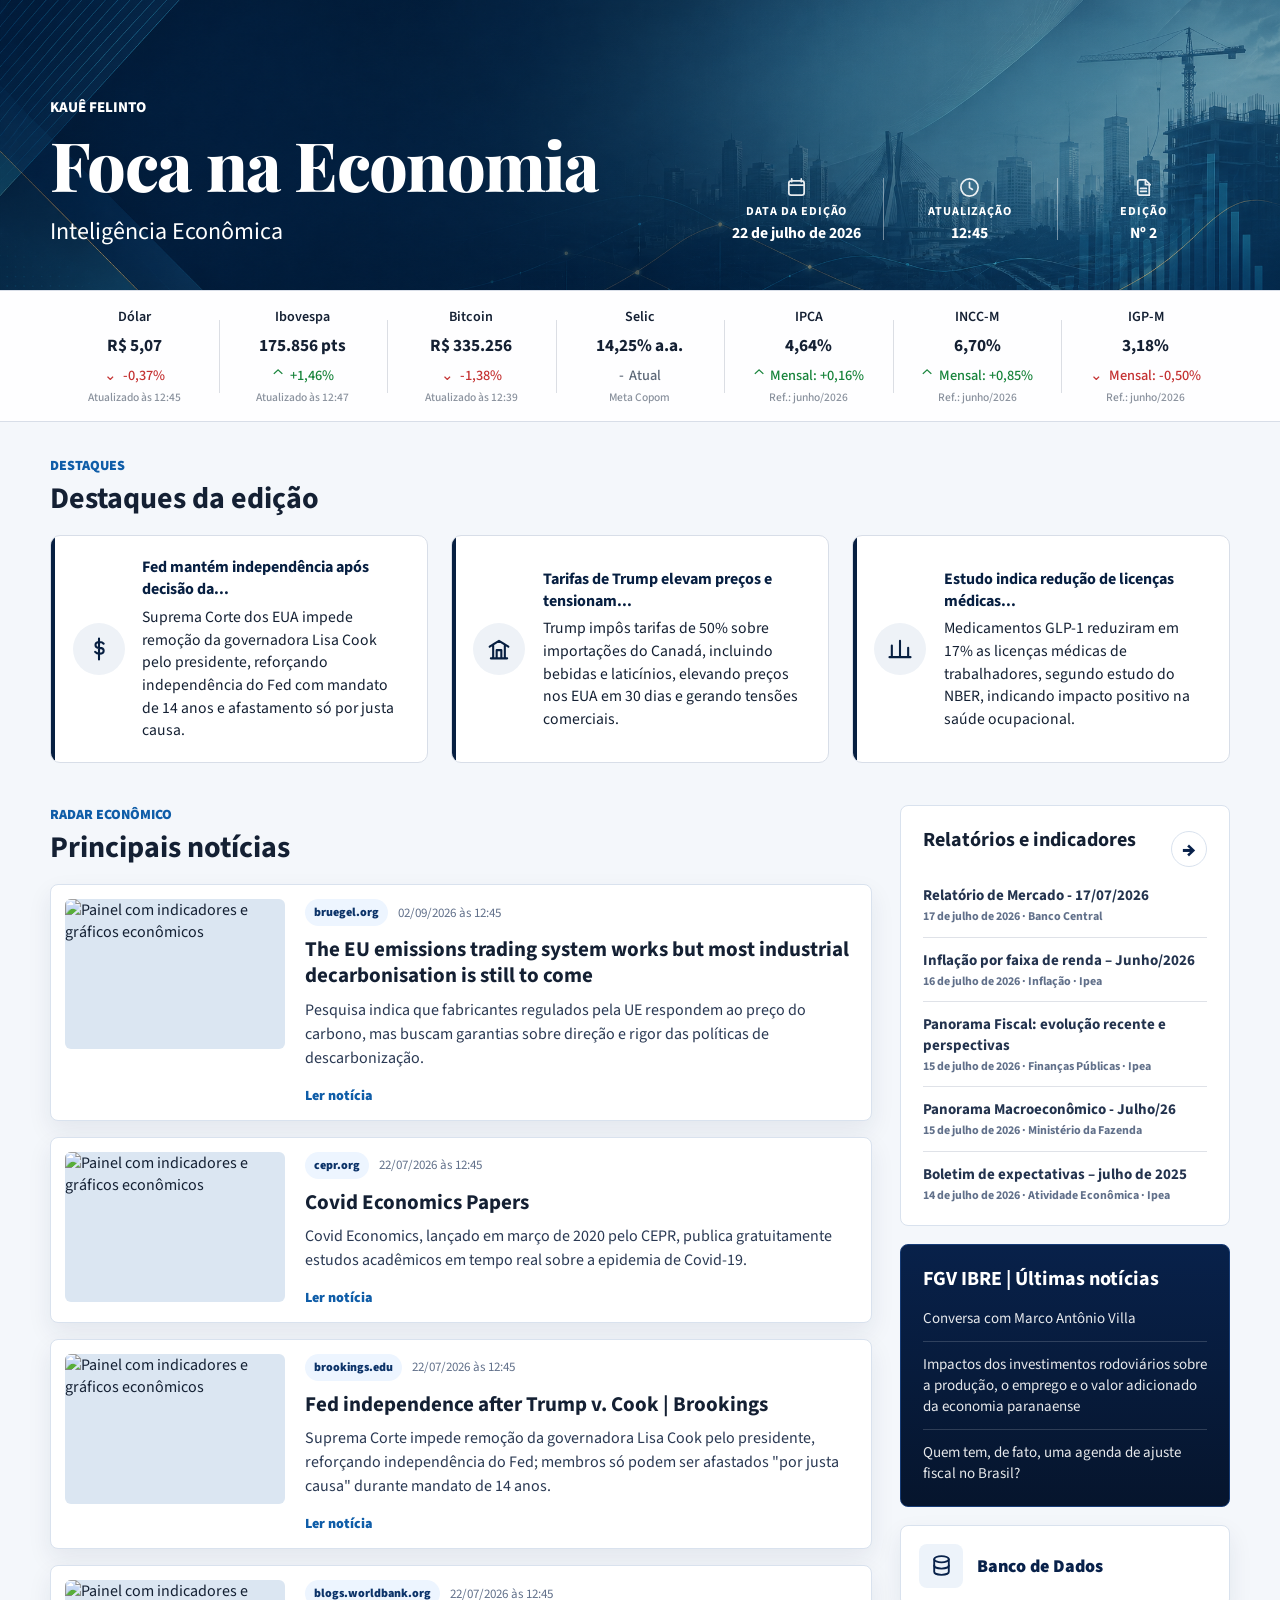
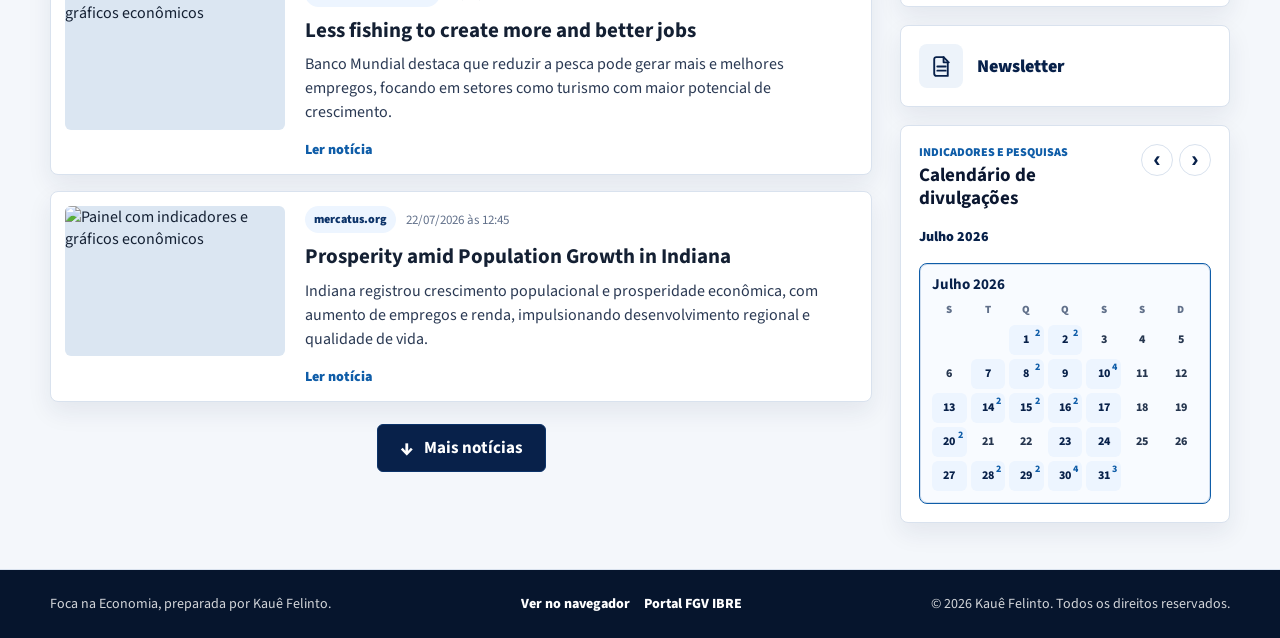
==== docs/index.html @ b778f369 "Atualiza newsletter" ====
<!doctype html>
<html lang="pt-BR">
<head>
    <meta charset="utf-8">
    <meta name="viewport" content="width=device-width, initial-scale=1">
    <title>Foca na Economia | Edição 2</title>
    <link rel="stylesheet" href="static/css/newsletter_web.css">
</head>
<body>
    <header class="hero">
        <div class="hero__inner">
            <div class="hero__copy">
                <p class="hero__eyebrow">Kauê Felinto</p>
                <h1>Foca na Economia</h1>
                <p class="hero__subtitle">Inteligência Econômica</p>
            </div>

            <dl class="edition-card" aria-label="Dados da edição">
                <div class="edition-card__item">
                    <span class="edition-card__icon" aria-hidden="true">
                        <svg viewBox="0 0 24 24" focusable="false"><path d="M7 3v3M17 3v3M4.5 9.5h15M6.5 5h11A2.5 2.5 0 0 1 20 7.5v10A2.5 2.5 0 0 1 17.5 20h-11A2.5 2.5 0 0 1 4 17.5v-10A2.5 2.5 0 0 1 6.5 5Z"/></svg>
                    </span>
                    <dt>Data da edição</dt>
                    <dd>22 de julho de 2026</dd>
                </div>
                <div class="edition-card__item">
                    <span class="edition-card__icon" aria-hidden="true">
                        <svg viewBox="0 0 24 24" focusable="false"><path d="M12 7v5l3 2M21 12a9 9 0 1 1-18 0 9 9 0 0 1 18 0Z"/></svg>
                    </span>
                    <dt>Atualização</dt>
                    <dd>12:45</dd>
                </div>
                <div class="edition-card__item">
                    <span class="edition-card__icon" aria-hidden="true">
                        <svg viewBox="0 0 24 24" focusable="false"><path d="M8 4h6l4 4v12H8A2 2 0 0 1 6 18V6A2 2 0 0 1 8 4Z"/><path d="M14 4v5h5M9 13h6M9 16h6"/></svg>
                    </span>
                    <dt>Edição</dt>
                    <dd>Nº 2</dd>
                </div>
            </dl>
        </div>
    </header>

    <main>
        <section class="indicator-strip" aria-labelledby="indicadores-title">
            <div class="page-shell">
                <h2 id="indicadores-title" class="sr-only">Indicadores econômicos</h2>
                <div class="indicator-track">
                    
                    <article class="indicator indicator--queda">
                        <h3>Dólar</h3>
                        <p class="indicator__value">R$ 5,07</p>
                        <p class="indicator__change">-0,37%</p>
                        
                        <p class="indicator__date">Atualizado às 12:45</p>
                        
                    </article>
                    
                    <article class="indicator indicator--alta">
                        <h3>Ibovespa</h3>
                        <p class="indicator__value">175.856 pts</p>
                        <p class="indicator__change">+1,46%</p>
                        
                        <p class="indicator__date">Atualizado às 12:47</p>
                        
                    </article>
                    
                    <article class="indicator indicator--queda">
                        <h3>Bitcoin</h3>
                        <p class="indicator__value">R$ 335.256</p>
                        <p class="indicator__change">-1,38%</p>
                        
                        <p class="indicator__date">Atualizado às 12:39</p>
                        
                    </article>
                    
                    <article class="indicator indicator--neutra">
                        <h3>Selic</h3>
                        <p class="indicator__value">14,25% a.a.</p>
                        <p class="indicator__change">Atual</p>
                        
                        <p class="indicator__date">Meta Copom</p>
                        
                    </article>
                    
                    <article class="indicator indicator--alta">
                        <h3>IPCA</h3>
                        <p class="indicator__value">4,64%</p>
                        <p class="indicator__change">Mensal: +0,16%</p>
                        
                        <p class="indicator__date">Ref.: junho/2026</p>
                        
                    </article>
                    
                    <article class="indicator indicator--alta">
                        <h3>INCC-M</h3>
                        <p class="indicator__value">6,70%</p>
                        <p class="indicator__change">Mensal: +0,85%</p>
                        
                        <p class="indicator__date">Ref.: junho/2026</p>
                        
                    </article>
                    
                    <article class="indicator indicator--queda">
                        <h3>IGP-M</h3>
                        <p class="indicator__value">3,18%</p>
                        <p class="indicator__change">Mensal: -0,50%</p>
                        
                        <p class="indicator__date">Ref.: junho/2026</p>
                        
                    </article>
                    
                </div>
            </div>
        </section>

        <section class="highlights page-shell" aria-labelledby="destaques-title">
            <div class="section-heading">
                <p>Destaques</p>
                <h2 id="destaques-title">Destaques da edição</h2>
            </div>

            <div class="highlight-grid">
                
                <article class="highlight-card highlight-card--1">
                    <div class="highlight-card__icon" aria-hidden="true">
                        
                        <svg viewBox="0 0 24 24" focusable="false"><path d="M12 3v18M16 7.5c-.7-.9-2-1.5-3.5-1.5-2 0-3.5 1-3.5 2.5S10.5 11 12.5 11s3.5 1 3.5 2.5S14.5 16 12.5 16c-1.6 0-3-.6-3.8-1.6"/></svg>
                        
                    </div>
                    <div class="highlight-card__content">
                        <span>Fed mantém independência após decisão da...</span>
                        <p>Suprema Corte dos EUA impede remoção da governadora Lisa Cook pelo presidente, reforçando independência do Fed com mandato de 14 anos e afastamento só por justa causa.</p>
                    </div>
                </article>
                
                <article class="highlight-card highlight-card--2">
                    <div class="highlight-card__icon" aria-hidden="true">
                        
                        <svg viewBox="0 0 24 24" focusable="false"><path d="M5 20h14M7 20V8l5-3 5 3v12M4 10l8-5 8 5M10 20v-7h4v7"/></svg>
                        
                    </div>
                    <div class="highlight-card__content">
                        <span>Tarifas de Trump elevam preços e tensionam...</span>
                        <p>Trump impôs tarifas de 50% sobre importações do Canadá, incluindo bebidas e laticínios, elevando preços nos EUA em 30 dias e gerando tensões comerciais.</p>
                    </div>
                </article>
                
                <article class="highlight-card highlight-card--3">
                    <div class="highlight-card__icon" aria-hidden="true">
                        
                        <svg viewBox="0 0 24 24" focusable="false"><path d="M5 19V9M12 19V5M19 19v-8M3 19h18"/></svg>
                        
                    </div>
                    <div class="highlight-card__content">
                        <span>Estudo indica redução de licenças médicas...</span>
                        <p>Medicamentos GLP-1 reduziram em 17% as licenças médicas de trabalhadores, segundo estudo do NBER, indicando impacto positivo na saúde ocupacional.</p>
                    </div>
                </article>
                
            </div>
        </section>

        <div class="content-layout page-shell">
            <section class="news-section" aria-labelledby="noticias-title">
                <div class="section-heading">
                    <p>Radar econômico</p>
                    <h2 id="noticias-title">Principais notícias</h2>
                </div>

                <div class="news-list">
                    
                    <article class="news-item">
                        <a class="news-item__image-link" href="https://www.bruegel.org/analysis/eu-emissions-trading-system-works-most-industrial-decarbonisation-still-come" target="_blank" rel="noopener noreferrer" aria-label="Abrir notícia: The EU emissions trading system works but most industrial decarbonisation is still to come">
                            <img
    src="https://www.bruegel.org/sites/default/files/styles/og_image/public/2026-07/Debora%20090726.jpg?itok=7O4xst7I"
    alt="Imagem da notícia em bruegel.org"
    onerror="this.onerror=null;this.src='https://images.unsplash.com/photo-1551288049-bebda4e38f71?auto=format&amp;fit=crop&amp;w=720&amp;q=80';this.alt='Painel com indicadores e gráficos econômicos';">
                        </a>

                        <div class="news-item__body">
                            <div class="news-item__meta">
                                <span class="topic-badge">bruegel.org</span>
                                <time datetime="2026-09-02T12:45">02/09/2026 às 12:45</time>
                            </div>
                            <h3>
                                <a href="https://www.bruegel.org/analysis/eu-emissions-trading-system-works-most-industrial-decarbonisation-still-come" target="_blank" rel="noopener noreferrer">The EU emissions trading system works but most industrial decarbonisation is still to come</a>
                            </h3>
                            <p>Pesquisa indica que fabricantes regulados pela UE respondem ao preço do carbono, mas buscam garantias sobre direção e rigor das políticas de descarbonização.</p>
                            <a class="text-link" href="https://www.bruegel.org/analysis/eu-emissions-trading-system-works-most-industrial-decarbonisation-still-come" target="_blank" rel="noopener noreferrer">Ler notícia</a>
                        </div>
                    </article>
                    
                    <article class="news-item">
                        <a class="news-item__image-link" href="https://cepr.org/publications/covid-economics-papers" target="_blank" rel="noopener noreferrer" aria-label="Abrir notícia: Covid Economics Papers">
                            <img
    src="https://cepr.org/themes/cepr/assets/img/default-social-share.png"
    alt="Imagem da notícia em cepr.org"
    onerror="this.onerror=null;this.src='https://images.unsplash.com/photo-1551288049-bebda4e38f71?auto=format&amp;fit=crop&amp;w=720&amp;q=80';this.alt='Painel com indicadores e gráficos econômicos';">
                        </a>

                        <div class="news-item__body">
                            <div class="news-item__meta">
                                <span class="topic-badge">cepr.org</span>
                                <time datetime="2026-07-22T12:45">22/07/2026 às 12:45</time>
                            </div>
                            <h3>
                                <a href="https://cepr.org/publications/covid-economics-papers" target="_blank" rel="noopener noreferrer">Covid Economics Papers</a>
                            </h3>
                            <p>Covid Economics, lançado em março de 2020 pelo CEPR, publica gratuitamente estudos acadêmicos em tempo real sobre a epidemia de Covid-19.</p>
                            <a class="text-link" href="https://cepr.org/publications/covid-economics-papers" target="_blank" rel="noopener noreferrer">Ler notícia</a>
                        </div>
                    </article>
                    
                    <article class="news-item">
                        <a class="news-item__image-link" href="https://www.brookings.edu/articles/fed-independence-after-trump-v-cook/" target="_blank" rel="noopener noreferrer" aria-label="Abrir notícia: Fed independence after Trump v. Cook | Brookings">
                            <img
    src="https://www.brookings.edu/wp-content/uploads/2026/07/shutterstock_2289987951.jpg?quality=50&amp;w=500"
    alt="Imagem da notícia em brookings.edu"
    onerror="this.onerror=null;this.src='https://images.unsplash.com/photo-1551288049-bebda4e38f71?auto=format&amp;fit=crop&amp;w=720&amp;q=80';this.alt='Painel com indicadores e gráficos econômicos';">
                        </a>

                        <div class="news-item__body">
                            <div class="news-item__meta">
                                <span class="topic-badge">brookings.edu</span>
                                <time datetime="2026-07-22T12:45">22/07/2026 às 12:45</time>
                            </div>
                            <h3>
                                <a href="https://www.brookings.edu/articles/fed-independence-after-trump-v-cook/" target="_blank" rel="noopener noreferrer">Fed independence after Trump v. Cook | Brookings</a>
                            </h3>
                            <p>Suprema Corte impede remoção da governadora Lisa Cook pelo presidente, reforçando independência do Fed; membros só podem ser afastados &#34;por justa causa&#34; durante mandato de 14 anos.</p>
                            <a class="text-link" href="https://www.brookings.edu/articles/fed-independence-after-trump-v-cook/" target="_blank" rel="noopener noreferrer">Ler notícia</a>
                        </div>
                    </article>
                    
                    <article class="news-item">
                        <a class="news-item__image-link" href="https://blogs.worldbank.org/en/impactevaluations/less-fishing-to-create-more-and-better-jobs" target="_blank" rel="noopener noreferrer" aria-label="Abrir notícia: Less fishing to create more and better jobs">
                            <img
    src="https://s7d1.scene7.com/is/image/wbcollab/img_8979_small_twitter-913?qlt=90&amp;hei=630&amp;wid=1200&amp;fit=hfit"
    alt="Imagem da notícia em blogs.worldbank.org"
    onerror="this.onerror=null;this.src='https://images.unsplash.com/photo-1551288049-bebda4e38f71?auto=format&amp;fit=crop&amp;w=720&amp;q=80';this.alt='Painel com indicadores e gráficos econômicos';">
                        </a>

                        <div class="news-item__body">
                            <div class="news-item__meta">
                                <span class="topic-badge">blogs.worldbank.org</span>
                                <time datetime="2026-07-22T12:45">22/07/2026 às 12:45</time>
                            </div>
                            <h3>
                                <a href="https://blogs.worldbank.org/en/impactevaluations/less-fishing-to-create-more-and-better-jobs" target="_blank" rel="noopener noreferrer">Less fishing to create more and better jobs</a>
                            </h3>
                            <p>Banco Mundial destaca que reduzir a pesca pode gerar mais e melhores empregos, focando em setores como turismo com maior potencial de crescimento.</p>
                            <a class="text-link" href="https://blogs.worldbank.org/en/impactevaluations/less-fishing-to-create-more-and-better-jobs" target="_blank" rel="noopener noreferrer">Ler notícia</a>
                        </div>
                    </article>
                    
                    <article class="news-item">
                        <a class="news-item__image-link" href="https://www.mercatus.org/research/policy-spotlights/prosperity-amid-population-growth-indiana" target="_blank" rel="noopener noreferrer" aria-label="Abrir notícia: Prosperity amid Population Growth in Indiana">
                            <img
    src="https://images.unsplash.com/photo-1551288049-bebda4e38f71?auto=format&amp;fit=crop&amp;w=720&amp;q=80"
    alt="Painel com indicadores e gráficos econômicos"
    onerror="this.onerror=null;this.src='https://images.unsplash.com/photo-1551288049-bebda4e38f71?auto=format&amp;fit=crop&amp;w=720&amp;q=80';this.alt='Painel com indicadores e gráficos econômicos';">
                        </a>

                        <div class="news-item__body">
                            <div class="news-item__meta">
                                <span class="topic-badge">mercatus.org</span>
                                <time datetime="2026-07-22T12:45">22/07/2026 às 12:45</time>
                            </div>
                            <h3>
                                <a href="https://www.mercatus.org/research/policy-spotlights/prosperity-amid-population-growth-indiana" target="_blank" rel="noopener noreferrer">Prosperity amid Population Growth in Indiana</a>
                            </h3>
                            <p>Indiana registrou crescimento populacional e prosperidade econômica, com aumento de empregos e renda, impulsionando desenvolvimento regional e qualidade de vida.</p>
                            <a class="text-link" href="https://www.mercatus.org/research/policy-spotlights/prosperity-amid-population-growth-indiana" target="_blank" rel="noopener noreferrer">Ler notícia</a>
                        </div>
                    </article>
                    
                </div>

                
                <div class="more-news-cta">
                    <a class="more-news-button" href="mais_noticias.html">
                        <span aria-hidden="true">↓</span>
                        <strong>Mais notícias</strong>
                    </a>
                </div>
                
            </section>

            <aside class="side-column" aria-label="Relatórios e matérias complementares">
                <section class="side-block" aria-labelledby="relatorios-title">
                    <div class="side-block__header">
                        <h2 id="relatorios-title">Relatórios e indicadores</h2>
                        <a class="side-block__arrow" href="relatorios.html" aria-label="Abrir página de relatórios e indicadores">
                            <span aria-hidden="true">→</span>
                        </a>
                    </div>
                    <ul>
                        
                        <li>
                            <a class="side-report-link" href="relatorios.html" title="17 de julho de 2026 · Banco Central">
                                
                                <span>Relatório de Mercado - 17/07/2026</span>
                                
                                <small>
                                    17 de julho de 2026 · Banco Central
                                </small>
                            </a>
                        </li>
                        
                        <li>
                            <a class="side-report-link" href="relatorios.html" title="16 de julho de 2026 · Inflação · Ipea">
                                
                                <span>Inflação por faixa de renda – Junho/2026</span>
                                
                                <small>
                                    16 de julho de 2026 · Inflação · Ipea
                                </small>
                            </a>
                        </li>
                        
                        <li>
                            <a class="side-report-link" href="relatorios.html" title="15 de julho de 2026 · Finanças Públicas · Ipea">
                                
                                <span>Panorama Fiscal: evolução recente e perspectivas</span>
                                
                                <small>
                                    15 de julho de 2026 · Finanças Públicas · Ipea
                                </small>
                            </a>
                        </li>
                        
                        <li>
                            <a class="side-report-link" href="relatorios.html" title="15 de julho de 2026 · Ministério da Fazenda">
                                
                                <span>Panorama Macroeconômico - Julho/26</span>
                                
                                <small>
                                    15 de julho de 2026 · Ministério da Fazenda
                                </small>
                            </a>
                        </li>
                        
                        <li>
                            <a class="side-report-link" href="relatorios.html" title="14 de julho de 2026 · Atividade Econômica · Ipea">
                                
                                <span>Boletim de expectativas – julho de 2025</span>
                                
                                <small>
                                    14 de julho de 2026 · Atividade Econômica · Ipea
                                </small>
                            </a>
                        </li>
                        
                    </ul>
                </section>

                <section class="side-block side-block--blue" aria-labelledby="fgv-title">
                    <h2 id="fgv-title">FGV IBRE | Últimas notícias</h2>
                    <ul>
                        
                        <li>
                            <a href="https://blogdoibre.fgv.br/posts/conversa-com-marco-antonio-villa" target="_blank" rel="noopener noreferrer">Conversa com Marco Antônio Villa</a>
                        </li>
                        
                        <li>
                            <a href="https://blogdoibre.fgv.br/posts/impactos-dos-investimentos-rodoviarios-sobre-producao-o-emprego-e-o-valor-adicionado-da" target="_blank" rel="noopener noreferrer">Impactos dos investimentos rodoviários sobre a produção, o emprego e o valor adicionado da economia paranaense</a>
                        </li>
                        
                        <li>
                            <a href="https://blogdoibre.fgv.br/posts/quem-tem-de-fato-uma-agenda-de-ajuste-fiscal-no-brasil" target="_blank" rel="noopener noreferrer">Quem tem, de fato, uma agenda de ajuste fiscal no Brasil?</a>
                        </li>
                        
                    </ul>
                </section>

                <a class="database-card" href="banco_de_dados.html" aria-label="Abrir Banco de Dados">
                    <span class="database-card__icon" aria-hidden="true">
                        <svg viewBox="0 0 24 24" focusable="false">
                            <ellipse cx="12" cy="5" rx="7" ry="3"/>
                            <path d="M5 5v6c0 1.7 3.1 3 7 3s7-1.3 7-3V5"/>
                            <path d="M5 11v6c0 1.7 3.1 3 7 3s7-1.3 7-3v-6"/>
                        </svg>
                    </span>
                    <span>Banco de Dados</span>
                </a>
                <a class="database-card" href="newsletter.html" target="_blank" rel="noopener noreferrer" aria-label="Abrir Newsletter em uma nova aba">
                    <span class="database-card__icon" aria-hidden="true">
                        <svg viewBox="0 0 24 24" focusable="false">
                            <path d="M7 3h7l4 4v14H7A2 2 0 0 1 5 19V5a2 2 0 0 1 2-2Z"/>
                            <path d="M14 3v5h5M8 12h8M8 16h8"/>
                        </svg>
                    </span>
                    <span>Newsletter</span>
                </a>

                <section class="release-calendar" aria-labelledby="release-calendar-title">
                    <div class="release-calendar__header">
                        <div>
                            <p>Indicadores e pesquisas</p>
                            <h2 id="release-calendar-title">Calendário de divulgações</h2>
                        </div>
                        <div class="release-calendar__controls" aria-label="Navegação do calendário">
                            <button class="release-calendar__button" type="button" data-calendar-prev aria-label="Mês anterior">‹</button>
                            <button class="release-calendar__button" type="button" data-calendar-next aria-label="Próximo mês">›</button>
                        </div>
                    </div>

                    <div class="release-calendar__status" aria-live="polite">
                        <span data-calendar-status></span>
                    </div>

                    <div class="release-calendar__months" data-calendar data-active-month="1">
                        
                        <article class="release-month" data-calendar-month data-month-index="0" data-month-name="Junho 2026" hidden>
                            <h3>Junho 2026</h3>
                            <div class="release-month__weekdays" aria-hidden="true">
                                
                                <span>S</span>
                                
                                <span>T</span>
                                
                                <span>Q</span>
                                
                                <span>Q</span>
                                
                                <span>S</span>
                                
                                <span>S</span>
                                
                                <span>D</span>
                                
                            </div>
                            <div class="release-month__grid">
                                
                                    
                                    
                                    <span class="release-day release-day--event" title="FGV: IPC-S – 4ª quadrissemana - referência mai/26
FGV: Índice de Confiança Empresarial (ICE) - referência mai/26" aria-label="2026-06-01: FGV: IPC-S – 4ª quadrissemana - referência mai/26
FGV: Índice de Confiança Empresarial (ICE) - referência mai/26">
                                        <span>1</span>
                                        
                                        <em aria-hidden="true">2</em>
                                        
                                    </span>
                                    
                                    
                                    
                                    <span class="release-day release-day--event" title="FGV: IPC-S Capitais – 4ª quadrissemana - referência mai/26" aria-label="2026-06-02: FGV: IPC-S Capitais – 4ª quadrissemana - referência mai/26">
                                        <span>2</span>
                                        
                                    </span>
                                    
                                    
                                    
                                    <span class="release-day">
                                        <span>3</span>
                                    </span>
                                    
                                    
                                    
                                    <span class="release-day">
                                        <span>4</span>
                                    </span>
                                    
                                    
                                    
                                    <span class="release-day">
                                        <span>5</span>
                                    </span>
                                    
                                    
                                    
                                    <span class="release-day">
                                        <span>6</span>
                                    </span>
                                    
                                    
                                    
                                    <span class="release-day">
                                        <span>7</span>
                                    </span>
                                    
                                    
                                
                                    
                                    
                                    <span class="release-day release-day--event" title="FGV: IPC-S 1ª quadrissemana - referência jun/26
FGV: Síntese das Sondagens - referência mai/26" aria-label="2026-06-08: FGV: IPC-S 1ª quadrissemana - referência jun/26
FGV: Síntese das Sondagens - referência mai/26">
                                        <span>8</span>
                                        
                                        <em aria-hidden="true">2</em>
                                        
                                    </span>
                                    
                                    
                                    
                                    <span class="release-day release-day--event" title="FGV: IGP-DI - referência mai/26
FGV: IPC-S Capitais – 1ª quadrissemana - referência jun/26" aria-label="2026-06-09: FGV: IGP-DI - referência mai/26
FGV: IPC-S Capitais – 1ª quadrissemana - referência jun/26">
                                        <span>9</span>
                                        
                                        <em aria-hidden="true">2</em>
                                        
                                    </span>
                                    
                                    
                                    
                                    <span class="release-day release-day--event" title="FGV: Barômetros Econômicos Globais - referência jun/26
FGV: Índice de Variação de Aluguéis Residenciais (IVAR) - referência mai/26" aria-label="2026-06-10: FGV: Barômetros Econômicos Globais - referência jun/26
FGV: Índice de Variação de Aluguéis Residenciais (IVAR) - referência mai/26">
                                        <span>10</span>
                                        
                                        <em aria-hidden="true">2</em>
                                        
                                    </span>
                                    
                                    
                                    
                                    <span class="release-day release-day--event" title="FGV: Sondagem Econômica do 1º tri de 2026 (Sondagem da América Latina) - referência jun/26" aria-label="2026-06-11: FGV: Sondagem Econômica do 1º tri de 2026 (Sondagem da América Latina) - referência jun/26">
                                        <span>11</span>
                                        
                                    </span>
                                    
                                    
                                    
                                    <span class="release-day">
                                        <span>12</span>
                                    </span>
                                    
                                    
                                    
                                    <span class="release-day">
                                        <span>13</span>
                                    </span>
                                    
                                    
                                    
                                    <span class="release-day">
                                        <span>14</span>
                                    </span>
                                    
                                    
                                
                                    
                                    
                                    <span class="release-day release-day--event" title="FGV: Sondagem do Mercado de Trabalho - referência jun/26" aria-label="2026-06-15: FGV: Sondagem do Mercado de Trabalho - referência jun/26">
                                        <span>15</span>
                                        
                                    </span>
                                    
                                    
                                    
                                    <span class="release-day release-day--event" title="FGV: ICOMEX - referência mai/26
FGV: IPC-S – 2ª quadrissemana - referência jun/26" aria-label="2026-06-16: FGV: ICOMEX - referência mai/26
FGV: IPC-S – 2ª quadrissemana - referência jun/26">
                                        <span>16</span>
                                        
                                        <em aria-hidden="true">2</em>
                                        
                                    </span>
                                    
                                    
                                    
                                    <span class="release-day release-day--event" title="FGV: IGP-10 - referência jun/26
FGV: IPC-S Capitais – 2ª quadrissemana - referência jun/26" aria-label="2026-06-17: FGV: IGP-10 - referência jun/26
FGV: IPC-S Capitais – 2ª quadrissemana - referência jun/26">
                                        <span>17</span>
                                        
                                        <em aria-hidden="true">2</em>
                                        
                                    </span>
                                    
                                    
                                    
                                    <span class="release-day release-day--event" title="FGV: Monitor do PIB - referência abr/26" aria-label="2026-06-18: FGV: Monitor do PIB - referência abr/26">
                                        <span>18</span>
                                        
                                    </span>
                                    
                                    
                                    
                                    <span class="release-day">
                                        <span>19</span>
                                    </span>
                                    
                                    
                                    
                                    <span class="release-day">
                                        <span>20</span>
                                    </span>
                                    
                                    
                                    
                                    <span class="release-day">
                                        <span>21</span>
                                    </span>
                                    
                                    
                                
                                    
                                    
                                    <span class="release-day">
                                        <span>22</span>
                                    </span>
                                    
                                    
                                    
                                    <span class="release-day release-day--event" title="FGV: IPC-S – 3ª quadrissemana - referência jun/26" aria-label="2026-06-23: FGV: IPC-S – 3ª quadrissemana - referência jun/26">
                                        <span>23</span>
                                        
                                    </span>
                                    
                                    
                                    
                                    <span class="release-day release-day--event" title="FGV: IPC-S Capitais – 3ª quadrissemana - referência jun/26
FGV: Sondagem do Consumidor - referência jun/26" aria-label="2026-06-24: FGV: IPC-S Capitais – 3ª quadrissemana - referência jun/26
FGV: Sondagem do Consumidor - referência jun/26">
                                        <span>24</span>
                                        
                                        <em aria-hidden="true">2</em>
                                        
                                    </span>
                                    
                                    
                                    
                                    <span class="release-day release-day--event" title="FGV: INCC-M - referência jun/26" aria-label="2026-06-25: FGV: INCC-M - referência jun/26">
                                        <span>25</span>
                                        
                                    </span>
                                    
                                    
                                    
                                    <span class="release-day release-day--event" title="FGV: Sondagem da Construção - referência jun/26
FGV: Sondagem da Indústria - referência jun/26" aria-label="2026-06-26: FGV: Sondagem da Construção - referência jun/26
FGV: Sondagem da Indústria - referência jun/26">
                                        <span>26</span>
                                        
                                        <em aria-hidden="true">2</em>
                                        
                                    </span>
                                    
                                    
                                    
                                    <span class="release-day">
                                        <span>27</span>
                                    </span>
                                    
                                    
                                    
                                    <span class="release-day">
                                        <span>28</span>
                                    </span>
                                    
                                    
                                
                                    
                                    
                                    <span class="release-day release-day--event" title="FGV: IGP-M - referência jun/26
FGV: Sondagem do Comércio - referência jun/26" aria-label="2026-06-29: FGV: IGP-M - referência jun/26
FGV: Sondagem do Comércio - referência jun/26">
                                        <span>29</span>
                                        
                                        <em aria-hidden="true">2</em>
                                        
                                    </span>
                                    
                                    
                                    
                                    <span class="release-day release-day--event" title="Novo Caged - competência maio de 2026
FGV: Indicador de Incerteza da Economia Brasil (IIE-Br) - referência jun/26
FGV: Sondagem de Serviços - referência jun/26" aria-label="2026-06-30: Novo Caged - competência maio de 2026
FGV: Indicador de Incerteza da Economia Brasil (IIE-Br) - referência jun/26
FGV: Sondagem de Serviços - referência jun/26">
                                        <span>30</span>
                                        
                                        <em aria-hidden="true">3</em>
                                        
                                    </span>
                                    
                                    
                                    
                                    <span class="release-day release-day--empty" aria-hidden="true"></span>
                                    
                                    
                                    
                                    <span class="release-day release-day--empty" aria-hidden="true"></span>
                                    
                                    
                                    
                                    <span class="release-day release-day--empty" aria-hidden="true"></span>
                                    
                                    
                                    
                                    <span class="release-day release-day--empty" aria-hidden="true"></span>
                                    
                                    
                                    
                                    <span class="release-day release-day--empty" aria-hidden="true"></span>
                                    
                                    
                                
                            </div>
                        </article>
                        
                        <article class="release-month release-month--current" data-calendar-month data-month-index="1" data-month-name="Julho 2026">
                            <h3>Julho 2026</h3>
                            <div class="release-month__weekdays" aria-hidden="true">
                                
                                <span>S</span>
                                
                                <span>T</span>
                                
                                <span>Q</span>
                                
                                <span>Q</span>
                                
                                <span>S</span>
                                
                                <span>S</span>
                                
                                <span>D</span>
                                
                            </div>
                            <div class="release-month__grid">
                                
                                    
                                    
                                    <span class="release-day release-day--empty" aria-hidden="true"></span>
                                    
                                    
                                    
                                    <span class="release-day release-day--empty" aria-hidden="true"></span>
                                    
                                    
                                    
                                    <span class="release-day release-day--event" title="FGV: IPC-S – 4ª quadrissemana - referência jun/26
FGV: Índice de Confiança Empresarial (ICE) - referência jun/26" aria-label="2026-07-01: FGV: IPC-S – 4ª quadrissemana - referência jun/26
FGV: Índice de Confiança Empresarial (ICE) - referência jun/26">
                                        <span>1</span>
                                        
                                        <em aria-hidden="true">2</em>
                                        
                                    </span>
                                    
                                    
                                    
                                    <span class="release-day release-day--event" title="FGV: IPC-S Capitais – 4ª quadrissemana - referência jun/26
FGV: Síntese das Sondagens - referência jun/26" aria-label="2026-07-02: FGV: IPC-S Capitais – 4ª quadrissemana - referência jun/26
FGV: Síntese das Sondagens - referência jun/26">
                                        <span>2</span>
                                        
                                        <em aria-hidden="true">2</em>
                                        
                                    </span>
                                    
                                    
                                    
                                    <span class="release-day">
                                        <span>3</span>
                                    </span>
                                    
                                    
                                    
                                    <span class="release-day">
                                        <span>4</span>
                                    </span>
                                    
                                    
                                    
                                    <span class="release-day">
                                        <span>5</span>
                                    </span>
                                    
                                    
                                
                                    
                                    
                                    <span class="release-day">
                                        <span>6</span>
                                    </span>
                                    
                                    
                                    
                                    <span class="release-day release-day--event" title="FGV: Índice de Variação de Aluguéis Residenciais (IVAR) - referência jun/26" aria-label="2026-07-07: FGV: Índice de Variação de Aluguéis Residenciais (IVAR) - referência jun/26">
                                        <span>7</span>
                                        
                                    </span>
                                    
                                    
                                    
                                    <span class="release-day release-day--event" title="FGV: IGP-DI - referência jun/26
FGV: IPC-S – 1ª quadrissemana - referência jul/26" aria-label="2026-07-08: FGV: IGP-DI - referência jun/26
FGV: IPC-S – 1ª quadrissemana - referência jul/26">
                                        <span>8</span>
                                        
                                        <em aria-hidden="true">2</em>
                                        
                                    </span>
                                    
                                    
                                    
                                    <span class="release-day release-day--event" title="FGV: IPC-S Capitais – 1ª quadrissemana - referência jun/26" aria-label="2026-07-09: FGV: IPC-S Capitais – 1ª quadrissemana - referência jun/26">
                                        <span>9</span>
                                        
                                    </span>
                                    
                                    
                                    
                                    <span class="release-day release-day--event" title="INPC - referência 06/2026
IPCA - referência 06/2026
PIM Regional - referência 05/2026
SINAPI - referência 06/2026" aria-label="2026-07-10: INPC - referência 06/2026
IPCA - referência 06/2026
PIM Regional - referência 05/2026
SINAPI - referência 06/2026">
                                        <span>10</span>
                                        
                                        <em aria-hidden="true">4</em>
                                        
                                    </span>
                                    
                                    
                                    
                                    <span class="release-day">
                                        <span>11</span>
                                    </span>
                                    
                                    
                                    
                                    <span class="release-day">
                                        <span>12</span>
                                    </span>
                                    
                                    
                                
                                    
                                    
                                    <span class="release-day release-day--event" title="Logística dos Transportes - referência 2024" aria-label="2026-07-13: Logística dos Transportes - referência 2024">
                                        <span>13</span>
                                        
                                    </span>
                                    
                                    
                                    
                                    <span class="release-day release-day--event" title="LSPA - referência 06/2026
FGV: Sondagem do Mercado de Trabalho - referência jun/26" aria-label="2026-07-14: LSPA - referência 06/2026
FGV: Sondagem do Mercado de Trabalho - referência jun/26">
                                        <span>14</span>
                                        
                                        <em aria-hidden="true">2</em>
                                        
                                    </span>
                                    
                                    
                                    
                                    <span class="release-day release-day--event" title="Pesquisa Mensal de Serviços - referência 05/2026
FGV: ICOMEX - referência jun/26" aria-label="2026-07-15: Pesquisa Mensal de Serviços - referência 05/2026
FGV: ICOMEX - referência jun/26">
                                        <span>15</span>
                                        
                                        <em aria-hidden="true">2</em>
                                        
                                    </span>
                                    
                                    
                                    
                                    <span class="release-day release-day--event" title="Pesquisa Mensal de Comércio - referência 05/2026
FGV: IPC-S – 2ª quadrissemana - referência jul/26" aria-label="2026-07-16: Pesquisa Mensal de Comércio - referência 05/2026
FGV: IPC-S – 2ª quadrissemana - referência jul/26">
                                        <span>16</span>
                                        
                                        <em aria-hidden="true">2</em>
                                        
                                    </span>
                                    
                                    
                                    
                                    <span class="release-day release-day--event" title="FGV: IPC-S Capitais – 2ª quadrissemana - referência jul/26" aria-label="2026-07-17: FGV: IPC-S Capitais – 2ª quadrissemana - referência jul/26">
                                        <span>17</span>
                                        
                                    </span>
                                    
                                    
                                    
                                    <span class="release-day">
                                        <span>18</span>
                                    </span>
                                    
                                    
                                    
                                    <span class="release-day">
                                        <span>19</span>
                                    </span>
                                    
                                    
                                
                                    
                                    
                                    <span class="release-day release-day--event" title="FGV: IGP-10 - referência jul/26
FGV: Monitor do PIB - referência mai/26" aria-label="2026-07-20: FGV: IGP-10 - referência jul/26
FGV: Monitor do PIB - referência mai/26">
                                        <span>20</span>
                                        
                                        <em aria-hidden="true">2</em>
                                        
                                    </span>
                                    
                                    
                                    
                                    <span class="release-day">
                                        <span>21</span>
                                    </span>
                                    
                                    
                                    
                                    <span class="release-day">
                                        <span>22</span>
                                    </span>
                                    
                                    
                                    
                                    <span class="release-day release-day--event" title="FGV: IPC-S – 3ª quadrissemana - referência jul/26" aria-label="2026-07-23: FGV: IPC-S – 3ª quadrissemana - referência jul/26">
                                        <span>23</span>
                                        
                                    </span>
                                    
                                    
                                    
                                    <span class="release-day release-day--event" title="FGV: IPC-S Capitais – 3ª quadrissemana - referência jul/26" aria-label="2026-07-24: FGV: IPC-S Capitais – 3ª quadrissemana - referência jul/26">
                                        <span>24</span>
                                        
                                    </span>
                                    
                                    
                                    
                                    <span class="release-day">
                                        <span>25</span>
                                    </span>
                                    
                                    
                                    
                                    <span class="release-day">
                                        <span>26</span>
                                    </span>
                                    
                                    
                                
                                    
                                    
                                    <span class="release-day release-day--event" title="FGV: Sondagem do Consumidor - referência jul/26" aria-label="2026-07-27: FGV: Sondagem do Consumidor - referência jul/26">
                                        <span>27</span>
                                        
                                    </span>
                                    
                                    
                                    
                                    <span class="release-day release-day--event" title="IPCA-15 - referência 07/2026
FGV: INCC-M - referência jul/26" aria-label="2026-07-28: IPCA-15 - referência 07/2026
FGV: INCC-M - referência jul/26">
                                        <span>28</span>
                                        
                                        <em aria-hidden="true">2</em>
                                        
                                    </span>
                                    
                                    
                                    
                                    <span class="release-day release-day--event" title="FGV: Sondagem da Indústria - referência jul/26
FGV: Sondagem do Construção - referência jul/26" aria-label="2026-07-29: FGV: Sondagem da Indústria - referência jul/26
FGV: Sondagem do Construção - referência jul/26">
                                        <span>29</span>
                                        
                                        <em aria-hidden="true">2</em>
                                        
                                    </span>
                                    
                                    
                                    
                                    <span class="release-day release-day--event" title="Novo Caged - competência junho de 2026
PNAD Contínua Mensal - referência 06/2026
FGV: IGP-M - referência jul/26
FGV: Sondagem do Comércio - referência jul/26" aria-label="2026-07-30: Novo Caged - competência junho de 2026
PNAD Contínua Mensal - referência 06/2026
FGV: IGP-M - referência jul/26
FGV: Sondagem do Comércio - referência jul/26">
                                        <span>30</span>
                                        
                                        <em aria-hidden="true">4</em>
                                        
                                    </span>
                                    
                                    
                                    
                                    <span class="release-day release-day--event" title="IPP - referência 06/2026
FGV: Indicador de Incerteza da Economia Brasil (IIE-Br) - referência jul/26
FGV: Sondagem de Serviços - referência jul/26" aria-label="2026-07-31: IPP - referência 06/2026
FGV: Indicador de Incerteza da Economia Brasil (IIE-Br) - referência jul/26
FGV: Sondagem de Serviços - referência jul/26">
                                        <span>31</span>
                                        
                                        <em aria-hidden="true">3</em>
                                        
                                    </span>
                                    
                                    
                                    
                                    <span class="release-day release-day--empty" aria-hidden="true"></span>
                                    
                                    
                                    
                                    <span class="release-day release-day--empty" aria-hidden="true"></span>
                                    
                                    
                                
                            </div>
                        </article>
                        
                        <article class="release-month" data-calendar-month data-month-index="2" data-month-name="Agosto 2026" hidden>
                            <h3>Agosto 2026</h3>
                            <div class="release-month__weekdays" aria-hidden="true">
                                
                                <span>S</span>
                                
                                <span>T</span>
                                
                                <span>Q</span>
                                
                                <span>Q</span>
                                
                                <span>S</span>
                                
                                <span>S</span>
                                
                                <span>D</span>
                                
                            </div>
                            <div class="release-month__grid">
                                
                                    
                                    
                                    <span class="release-day release-day--empty" aria-hidden="true"></span>
                                    
                                    
                                    
                                    <span class="release-day release-day--empty" aria-hidden="true"></span>
                                    
                                    
                                    
                                    <span class="release-day release-day--empty" aria-hidden="true"></span>
                                    
                                    
                                    
                                    <span class="release-day release-day--empty" aria-hidden="true"></span>
                                    
                                    
                                    
                                    <span class="release-day release-day--empty" aria-hidden="true"></span>
                                    
                                    
                                    
                                    <span class="release-day">
                                        <span>1</span>
                                    </span>
                                    
                                    
                                    
                                    <span class="release-day">
                                        <span>2</span>
                                    </span>
                                    
                                    
                                
                                    
                                    
                                    <span class="release-day release-day--event" title="FGV: IPC-S – 4ª quadrissemana - referência jul/26
FGV: Índice de Confiança Empresarial (ICE) - referência jul/26" aria-label="2026-08-03: FGV: IPC-S – 4ª quadrissemana - referência jul/26
FGV: Índice de Confiança Empresarial (ICE) - referência jul/26">
                                        <span>3</span>
                                        
                                        <em aria-hidden="true">2</em>
                                        
                                    </span>
                                    
                                    
                                    
                                    <span class="release-day release-day--event" title="PIM Brasil - referência 06/2026
FGV: IPC-S Capitais – 4ª quadrissemana - referência jul/26" aria-label="2026-08-04: PIM Brasil - referência 06/2026
FGV: IPC-S Capitais – 4ª quadrissemana - referência jul/26">
                                        <span>4</span>
                                        
                                        <em aria-hidden="true">2</em>
                                        
                                    </span>
                                    
                                    
                                    
                                    <span class="release-day">
                                        <span>5</span>
                                    </span>
                                    
                                    
                                    
                                    <span class="release-day release-day--event" title="FGV: Síntese das Sondagens - referência jul/26
FGV: Índice de Variação de Aluguéis Residenciais (IVAR) - referência jul/26" aria-label="2026-08-06: FGV: Síntese das Sondagens - referência jul/26
FGV: Índice de Variação de Aluguéis Residenciais (IVAR) - referência jul/26">
                                        <span>6</span>
                                        
                                        <em aria-hidden="true">2</em>
                                        
                                    </span>
                                    
                                    
                                    
                                    <span class="release-day release-day--event" title="FGV: IGP-DI - referência jul/26" aria-label="2026-08-07: FGV: IGP-DI - referência jul/26">
                                        <span>7</span>
                                        
                                    </span>
                                    
                                    
                                    
                                    <span class="release-day">
                                        <span>8</span>
                                    </span>
                                    
                                    
                                    
                                    <span class="release-day">
                                        <span>9</span>
                                    </span>
                                    
                                    
                                
                                    
                                    
                                    <span class="release-day release-day--event" title="FGV: IPC-S – 1ª quadrissemana - referência ago/26" aria-label="2026-08-10: FGV: IPC-S – 1ª quadrissemana - referência ago/26">
                                        <span>10</span>
                                        
                                    </span>
                                    
                                    
                                    
                                    <span class="release-day release-day--event" title="INPC - referência 07/2026
IPCA - referência 07/2026
PIM Regional - referência 06/2026
SINAPI - referência 07/2026
FGV: IPC-S Capitais – 1ª quadrissemana - referência ago/26" aria-label="2026-08-11: INPC - referência 07/2026
IPCA - referência 07/2026
PIM Regional - referência 06/2026
SINAPI - referência 07/2026
FGV: IPC-S Capitais – 1ª quadrissemana - referência ago/26">
                                        <span>11</span>
                                        
                                        <em aria-hidden="true">5</em>
                                        
                                    </span>
                                    
                                    
                                    
                                    <span class="release-day release-day--event" title="Pesquisa Mensal de Serviços - referência 06/2026" aria-label="2026-08-12: Pesquisa Mensal de Serviços - referência 06/2026">
                                        <span>12</span>
                                        
                                    </span>
                                    
                                    
                                    
                                    <span class="release-day release-day--event" title="LSPA - referência 07/2026
Pesquisa Mensal de Comércio - referência 06/2026
FGV: ICOMEX - referência jul/26" aria-label="2026-08-13: LSPA - referência 07/2026
Pesquisa Mensal de Comércio - referência 06/2026
FGV: ICOMEX - referência jul/26">
                                        <span>13</span>
                                        
                                        <em aria-hidden="true">3</em>
                                        
                                    </span>
                                    
                                    
                                    
                                    <span class="release-day release-day--event" title="PNAD Contínua Trimestral - referência 04/2026 a 06/2026
FGV: Sondagem do Mercado de Trabalho - referência jul/26" aria-label="2026-08-14: PNAD Contínua Trimestral - referência 04/2026 a 06/2026
FGV: Sondagem do Mercado de Trabalho - referência jul/26">
                                        <span>14</span>
                                        
                                        <em aria-hidden="true">2</em>
                                        
                                    </span>
                                    
                                    
                                    
                                    <span class="release-day">
                                        <span>15</span>
                                    </span>
                                    
                                    
                                    
                                    <span class="release-day">
                                        <span>16</span>
                                    </span>
                                    
                                    
                                
                                    
                                    
                                    <span class="release-day release-day--event" title="FGV: IPC-S – 2ª quadrissemana - referência ago/26
FGV: Monitor do PIB - referência jun/26" aria-label="2026-08-17: FGV: IPC-S – 2ª quadrissemana - referência ago/26
FGV: Monitor do PIB - referência jun/26">
                                        <span>17</span>
                                        
                                        <em aria-hidden="true">2</em>
                                        
                                    </span>
                                    
                                    
                                    
                                    <span class="release-day release-day--event" title="FGV: IGP-10 - referência ago/26
FGV: IPC-S Capitais – 2ª quadrissemana - referência ago/26" aria-label="2026-08-18: FGV: IGP-10 - referência ago/26
FGV: IPC-S Capitais – 2ª quadrissemana - referência ago/26">
                                        <span>18</span>
                                        
                                        <em aria-hidden="true">2</em>
                                        
                                    </span>
                                    
                                    
                                    
                                    <span class="release-day release-day--event" title="Pesquisas Trimestrais Agropecuárias - primeiros resultados" aria-label="2026-08-19: Pesquisas Trimestrais Agropecuárias - primeiros resultados">
                                        <span>19</span>
                                        
                                    </span>
                                    
                                    
                                    
                                    <span class="release-day">
                                        <span>20</span>
                                    </span>
                                    
                                    
                                    
                                    <span class="release-day">
                                        <span>21</span>
                                    </span>
                                    
                                    
                                    
                                    <span class="release-day">
                                        <span>22</span>
                                    </span>
                                    
                                    
                                    
                                    <span class="release-day">
                                        <span>23</span>
                                    </span>
                                    
                                    
                                
                                    
                                    
                                    <span class="release-day release-day--event" title="FGV: IPC-S – 3ª quadrissemana - referência ago/26" aria-label="2026-08-24: FGV: IPC-S – 3ª quadrissemana - referência ago/26">
                                        <span>24</span>
                                        
                                    </span>
                                    
                                    
                                    
                                    <span class="release-day release-day--event" title="FGV: IPC-Capitais – 3ª quadrissemana - referência ago/26
FGV: Sondagem do Consumidor - referência ago/26" aria-label="2026-08-25: FGV: IPC-Capitais – 3ª quadrissemana - referência ago/26
FGV: Sondagem do Consumidor - referência ago/26">
                                        <span>25</span>
                                        
                                        <em aria-hidden="true">2</em>
                                        
                                    </span>
                                    
                                    
                                    
                                    <span class="release-day release-day--event" title="IPCA-15 - referência 08/2026
FGV: INCC-M - referência ago/26" aria-label="2026-08-26: IPCA-15 - referência 08/2026
FGV: INCC-M - referência ago/26">
                                        <span>26</span>
                                        
                                        <em aria-hidden="true">2</em>
                                        
                                    </span>
                                    
                                    
                                    
                                    <span class="release-day release-day--event" title="PNAD Contínua Mensal - referência 07/2026
FGV: Sondagem da Indústria - referência ago/26
FGV: Sondagem de Construção - referência ago/26" aria-label="2026-08-27: PNAD Contínua Mensal - referência 07/2026
FGV: Sondagem da Indústria - referência ago/26
FGV: Sondagem de Construção - referência ago/26">
                                        <span>27</span>
                                        
                                        <em aria-hidden="true">3</em>
                                        
                                    </span>
                                    
                                    
                                    
                                    <span class="release-day release-day--event" title="Novo Caged - competência julho de 2026
IPP - referência 07/2026
FGV: IGP-M - referência ago/26
FGV: Sondagem do Comércio - referência ago/26" aria-label="2026-08-28: Novo Caged - competência julho de 2026
IPP - referência 07/2026
FGV: IGP-M - referência ago/26
FGV: Sondagem do Comércio - referência ago/26">
                                        <span>28</span>
                                        
                                        <em aria-hidden="true">4</em>
                                        
                                    </span>
                                    
                                    
                                    
                                    <span class="release-day">
                                        <span>29</span>
                                    </span>
                                    
                                    
                                    
                                    <span class="release-day">
                                        <span>30</span>
                                    </span>
                                    
                                    
                                
                                    
                                    
                                    <span class="release-day release-day--event" title="FGV: Indicador de Incerteza da Economia Brasil (IIE-Br) - referência ago/26
FGV: Sondagem de Serviços - referência ago/26
FGV: Índice de Confiança Empresarial (ICE) - referência ago/26" aria-label="2026-08-31: FGV: Indicador de Incerteza da Economia Brasil (IIE-Br) - referência ago/26
FGV: Sondagem de Serviços - referência ago/26
FGV: Índice de Confiança Empresarial (ICE) - referência ago/26">
                                        <span>31</span>
                                        
                                        <em aria-hidden="true">3</em>
                                        
                                    </span>
                                    
                                    
                                    
                                    <span class="release-day release-day--empty" aria-hidden="true"></span>
                                    
                                    
                                    
                                    <span class="release-day release-day--empty" aria-hidden="true"></span>
                                    
                                    
                                    
                                    <span class="release-day release-day--empty" aria-hidden="true"></span>
                                    
                                    
                                    
                                    <span class="release-day release-day--empty" aria-hidden="true"></span>
                                    
                                    
                                    
                                    <span class="release-day release-day--empty" aria-hidden="true"></span>
                                    
                                    
                                    
                                    <span class="release-day release-day--empty" aria-hidden="true"></span>
                                    
                                    
                                
                            </div>
                        </article>
                        
                        <article class="release-month" data-calendar-month data-month-index="3" data-month-name="Setembro 2026" hidden>
                            <h3>Setembro 2026</h3>
                            <div class="release-month__weekdays" aria-hidden="true">
                                
                                <span>S</span>
                                
                                <span>T</span>
                                
                                <span>Q</span>
                                
                                <span>Q</span>
                                
                                <span>S</span>
                                
                                <span>S</span>
                                
                                <span>D</span>
                                
                            </div>
                            <div class="release-month__grid">
                                
                                    
                                    
                                    <span class="release-day release-day--empty" aria-hidden="true"></span>
                                    
                                    
                                    
                                    <span class="release-day release-day--event" title="Contas Nacionais Trimestrais - referência 04/2026 a 06/2026
FGV: IPC-S – 4ª quadrissemana - referência ago/26" aria-label="2026-09-01: Contas Nacionais Trimestrais - referência 04/2026 a 06/2026
FGV: IPC-S – 4ª quadrissemana - referência ago/26">
                                        <span>1</span>
                                        
                                        <em aria-hidden="true">2</em>
                                        
                                    </span>
                                    
                                    
                                    
                                    <span class="release-day release-day--event" title="PIM Brasil - referência 07/2026
FGV: IPC-S Capitais – 4ª quadrissemana - referência ago/26
FGV: Sintese das Sondagens - referência ago/26" aria-label="2026-09-02: PIM Brasil - referência 07/2026
FGV: IPC-S Capitais – 4ª quadrissemana - referência ago/26
FGV: Sintese das Sondagens - referência ago/26">
                                        <span>2</span>
                                        
                                        <em aria-hidden="true">3</em>
                                        
                                    </span>
                                    
                                    
                                    
                                    <span class="release-day">
                                        <span>3</span>
                                    </span>
                                    
                                    
                                    
                                    <span class="release-day">
                                        <span>4</span>
                                    </span>
                                    
                                    
                                    
                                    <span class="release-day">
                                        <span>5</span>
                                    </span>
                                    
                                    
                                    
                                    <span class="release-day">
                                        <span>6</span>
                                    </span>
                                    
                                    
                                
                                    
                                    
                                    <span class="release-day">
                                        <span>7</span>
                                    </span>
                                    
                                    
                                    
                                    <span class="release-day release-day--event" title="FGV: IGP-DI - referência ago/26
FGV: Índice de Variação de Aluguéis Residenciais (IVAR) - referência ago/26" aria-label="2026-09-08: FGV: IGP-DI - referência ago/26
FGV: Índice de Variação de Aluguéis Residenciais (IVAR) - referência ago/26">
                                        <span>8</span>
                                        
                                        <em aria-hidden="true">2</em>
                                        
                                    </span>
                                    
                                    
                                    
                                    <span class="release-day release-day--event" title="FGV: IPC-S Capitais – 1ª quadrissemana - referência set/26
FGV: IPC-S – 1ª quadrissemana - referência set/26" aria-label="2026-09-09: FGV: IPC-S Capitais – 1ª quadrissemana - referência set/26
FGV: IPC-S – 1ª quadrissemana - referência set/26">
                                        <span>9</span>
                                        
                                        <em aria-hidden="true">2</em>
                                        
                                    </span>
                                    
                                    
                                    
                                    <span class="release-day release-day--event" title="PIM Regional - referência 07/2026
Pesquisa Mensal de Serviços - referência 07/2026
FGV: Barômetros Econômicos Globais - referência set/26" aria-label="2026-09-10: PIM Regional - referência 07/2026
Pesquisa Mensal de Serviços - referência 07/2026
FGV: Barômetros Econômicos Globais - referência set/26">
                                        <span>10</span>
                                        
                                        <em aria-hidden="true">3</em>
                                        
                                    </span>
                                    
                                    
                                    
                                    <span class="release-day release-day--event" title="INPC - referência 08/2026
IPCA - referência 08/2026
SINAPI - referência 08/2026" aria-label="2026-09-11: INPC - referência 08/2026
IPCA - referência 08/2026
SINAPI - referência 08/2026">
                                        <span>11</span>
                                        
                                        <em aria-hidden="true">3</em>
                                        
                                    </span>
                                    
                                    
                                    
                                    <span class="release-day">
                                        <span>12</span>
                                    </span>
                                    
                                    
                                    
                                    <span class="release-day">
                                        <span>13</span>
                                    </span>
                                    
                                    
                                
                                    
                                    
                                    <span class="release-day release-day--event" title="FGV: ICOMEX - referência ago/26" aria-label="2026-09-14: FGV: ICOMEX - referência ago/26">
                                        <span>14</span>
                                        
                                    </span>
                                    
                                    
                                    
                                    <span class="release-day release-day--event" title="LSPA - referência 08/2026
Pesquisa Mensal de Comércio - referência 07/2026
Pesquisas Trimestrais Agropecuárias - referência 04/2026 a 06/2026
FGV: Sondagem do Mercado de Trabalho - referência ago/26" aria-label="2026-09-15: LSPA - referência 08/2026
Pesquisa Mensal de Comércio - referência 07/2026
Pesquisas Trimestrais Agropecuárias - referência 04/2026 a 06/2026
FGV: Sondagem do Mercado de Trabalho - referência ago/26">
                                        <span>15</span>
                                        
                                        <em aria-hidden="true">4</em>
                                        
                                    </span>
                                    
                                    
                                    
                                    <span class="release-day release-day--event" title="FGV: IGP-10 - referência set/26
FGV: IPC-S – 2ª quadrissemana - referência set/26" aria-label="2026-09-16: FGV: IGP-10 - referência set/26
FGV: IPC-S – 2ª quadrissemana - referência set/26">
                                        <span>16</span>
                                        
                                        <em aria-hidden="true">2</em>
                                        
                                    </span>
                                    
                                    
                                    
                                    <span class="release-day release-day--event" title="FGV: IPC-S Capitais – 2ª quadrissemana - referência set/26" aria-label="2026-09-17: FGV: IPC-S Capitais – 2ª quadrissemana - referência set/26">
                                        <span>17</span>
                                        
                                    </span>
                                    
                                    
                                    
                                    <span class="release-day">
                                        <span>18</span>
                                    </span>
                                    
                                    
                                    
                                    <span class="release-day">
                                        <span>19</span>
                                    </span>
                                    
                                    
                                    
                                    <span class="release-day">
                                        <span>20</span>
                                    </span>
                                    
                                    
                                
                                    
                                    
                                    <span class="release-day">
                                        <span>21</span>
                                    </span>
                                    
                                    
                                    
                                    <span class="release-day">
                                        <span>22</span>
                                    </span>
                                    
                                    
                                    
                                    <span class="release-day release-day--event" title="FGV: IPC-S – 3ª quadrissemana - referência set/26
FGV: Monitor do PIB - referência jul/26" aria-label="2026-09-23: FGV: IPC-S – 3ª quadrissemana - referência set/26
FGV: Monitor do PIB - referência jul/26">
                                        <span>23</span>
                                        
                                        <em aria-hidden="true">2</em>
                                        
                                    </span>
                                    
                                    
                                    
                                    <span class="release-day release-day--event" title="FGV: IPC-S – 3ª quadrissemana Capitais - referência set/26
FGV: Sondagem do Consumidor - referência set/26" aria-label="2026-09-24: FGV: IPC-S – 3ª quadrissemana Capitais - referência set/26
FGV: Sondagem do Consumidor - referência set/26">
                                        <span>24</span>
                                        
                                        <em aria-hidden="true">2</em>
                                        
                                    </span>
                                    
                                    
                                    
                                    <span class="release-day release-day--event" title="IPCA-15 - referência 09/2026
IPCA-E - referência 07/2026 a 09/2026
FGV: INCC-M - referência set/26" aria-label="2026-09-25: IPCA-15 - referência 09/2026
IPCA-E - referência 07/2026 a 09/2026
FGV: INCC-M - referência set/26">
                                        <span>25</span>
                                        
                                        <em aria-hidden="true">3</em>
                                        
                                    </span>
                                    
                                    
                                    
                                    <span class="release-day">
                                        <span>26</span>
                                    </span>
                                    
                                    
                                    
                                    <span class="release-day">
                                        <span>27</span>
                                    </span>
                                    
                                    
                                
                                    
                                    
                                    <span class="release-day release-day--event" title="FGV: Sondagem da Construção - referência set/26
FGV: Sondagem da Indústria - referência set/26" aria-label="2026-09-28: FGV: Sondagem da Construção - referência set/26
FGV: Sondagem da Indústria - referência set/26">
                                        <span>28</span>
                                        
                                        <em aria-hidden="true">2</em>
                                        
                                    </span>
                                    
                                    
                                    
                                    <span class="release-day release-day--event" title="Novo Caged - competência agosto de 2026
PNAD Contínua Mensal - referência 08/2026
FGV: IGP-M - referência set/26
FGV: Sondagem de Serviços - referência set/26" aria-label="2026-09-29: Novo Caged - competência agosto de 2026
PNAD Contínua Mensal - referência 08/2026
FGV: IGP-M - referência set/26
FGV: Sondagem de Serviços - referência set/26">
                                        <span>29</span>
                                        
                                        <em aria-hidden="true">4</em>
                                        
                                    </span>
                                    
                                    
                                    
                                    <span class="release-day release-day--event" title="IPP - referência 08/2026
FGV: Indicador de Incerteza da Economia Brasil (IIE-Br) - referência set/26
FGV: Sondagem do Comércio - referência set/26" aria-label="2026-09-30: IPP - referência 08/2026
FGV: Indicador de Incerteza da Economia Brasil (IIE-Br) - referência set/26
FGV: Sondagem do Comércio - referência set/26">
                                        <span>30</span>
                                        
                                        <em aria-hidden="true">3</em>
                                        
                                    </span>
                                    
                                    
                                    
                                    <span class="release-day release-day--empty" aria-hidden="true"></span>
                                    
                                    
                                    
                                    <span class="release-day release-day--empty" aria-hidden="true"></span>
                                    
                                    
                                    
                                    <span class="release-day release-day--empty" aria-hidden="true"></span>
                                    
                                    
                                    
                                    <span class="release-day release-day--empty" aria-hidden="true"></span>
                                    
                                    
                                
                            </div>
                        </article>
                        
                        <article class="release-month" data-calendar-month data-month-index="4" data-month-name="Outubro 2026" hidden>
                            <h3>Outubro 2026</h3>
                            <div class="release-month__weekdays" aria-hidden="true">
                                
                                <span>S</span>
                                
                                <span>T</span>
                                
                                <span>Q</span>
                                
                                <span>Q</span>
                                
                                <span>S</span>
                                
                                <span>S</span>
                                
                                <span>D</span>
                                
                            </div>
                            <div class="release-month__grid">
                                
                                    
                                    
                                    <span class="release-day release-day--empty" aria-hidden="true"></span>
                                    
                                    
                                    
                                    <span class="release-day release-day--empty" aria-hidden="true"></span>
                                    
                                    
                                    
                                    <span class="release-day release-day--empty" aria-hidden="true"></span>
                                    
                                    
                                    
                                    <span class="release-day release-day--event" title="FGV: IPC-S – 4ª quadrissemana - referência set/26
FGV: Índice de Confiança Empresarial (ICE) - referência set/26" aria-label="2026-10-01: FGV: IPC-S – 4ª quadrissemana - referência set/26
FGV: Índice de Confiança Empresarial (ICE) - referência set/26">
                                        <span>1</span>
                                        
                                        <em aria-hidden="true">2</em>
                                        
                                    </span>
                                    
                                    
                                    
                                    <span class="release-day release-day--event" title="PIM Brasil - referência 08/2026
FGV: IPC-S Capitais – 4ª quadrissemana - referência set/26
FGV: Sintese da Sondagens - referência set/26" aria-label="2026-10-02: PIM Brasil - referência 08/2026
FGV: IPC-S Capitais – 4ª quadrissemana - referência set/26
FGV: Sintese da Sondagens - referência set/26">
                                        <span>2</span>
                                        
                                        <em aria-hidden="true">3</em>
                                        
                                    </span>
                                    
                                    
                                    
                                    <span class="release-day">
                                        <span>3</span>
                                    </span>
                                    
                                    
                                    
                                    <span class="release-day">
                                        <span>4</span>
                                    </span>
                                    
                                    
                                
                                    
                                    
                                    <span class="release-day">
                                        <span>5</span>
                                    </span>
                                    
                                    
                                    
                                    <span class="release-day">
                                        <span>6</span>
                                    </span>
                                    
                                    
                                    
                                    <span class="release-day release-day--event" title="FGV: Índice de Variação de Aluguéis Residenciais (IVAR) - referência set/26" aria-label="2026-10-07: FGV: Índice de Variação de Aluguéis Residenciais (IVAR) - referência set/26">
                                        <span>7</span>
                                        
                                    </span>
                                    
                                    
                                    
                                    <span class="release-day release-day--event" title="PIM Regional - referência 08/2026
FGV: IGP-DI - referência set/26
FGV: IPC-S – 1ª quadrissemana - referência out/26" aria-label="2026-10-08: PIM Regional - referência 08/2026
FGV: IGP-DI - referência set/26
FGV: IPC-S – 1ª quadrissemana - referência out/26">
                                        <span>8</span>
                                        
                                        <em aria-hidden="true">3</em>
                                        
                                    </span>
                                    
                                    
                                    
                                    <span class="release-day release-day--event" title="INPC - referência 09/2026
IPCA - referência 09/2026
SINAPI - referência 09/2026
FGV: IPC-S Capitais – 1ª quadrissemana - referência out/26" aria-label="2026-10-09: INPC - referência 09/2026
IPCA - referência 09/2026
SINAPI - referência 09/2026
FGV: IPC-S Capitais – 1ª quadrissemana - referência out/26">
                                        <span>9</span>
                                        
                                        <em aria-hidden="true">4</em>
                                        
                                    </span>
                                    
                                    
                                    
                                    <span class="release-day">
                                        <span>10</span>
                                    </span>
                                    
                                    
                                    
                                    <span class="release-day">
                                        <span>11</span>
                                    </span>
                                    
                                    
                                
                                    
                                    
                                    <span class="release-day">
                                        <span>12</span>
                                    </span>
                                    
                                    
                                    
                                    <span class="release-day">
                                        <span>13</span>
                                    </span>
                                    
                                    
                                    
                                    <span class="release-day release-day--event" title="Pesquisa Mensal de Serviços - referência 08/2026" aria-label="2026-10-14: Pesquisa Mensal de Serviços - referência 08/2026">
                                        <span>14</span>
                                        
                                    </span>
                                    
                                    
                                    
                                    <span class="release-day release-day--event" title="LSPA - referência 09/2026
Pesquisa Mensal de Comércio - referência 08/2026
FGV: ICOMEX - referência set/26" aria-label="2026-10-15: LSPA - referência 09/2026
Pesquisa Mensal de Comércio - referência 08/2026
FGV: ICOMEX - referência set/26">
                                        <span>15</span>
                                        
                                        <em aria-hidden="true">3</em>
                                        
                                    </span>
                                    
                                    
                                    
                                    <span class="release-day release-day--event" title="FGV: IPC-S – 2ª quadrissemana - referência out/26
FGV: Sondagem do Mercado de Trabalho - referência set/26" aria-label="2026-10-16: FGV: IPC-S – 2ª quadrissemana - referência out/26
FGV: Sondagem do Mercado de Trabalho - referência set/26">
                                        <span>16</span>
                                        
                                        <em aria-hidden="true">2</em>
                                        
                                    </span>
                                    
                                    
                                    
                                    <span class="release-day">
                                        <span>17</span>
                                    </span>
                                    
                                    
                                    
                                    <span class="release-day">
                                        <span>18</span>
                                    </span>
                                    
                                    
                                
                                    
                                    
                                    <span class="release-day release-day--event" title="FGV: IGP-10 - referência out/26
FGV: IPC-S Capitais – 2ª quadrissemana - referência out/26" aria-label="2026-10-19: FGV: IGP-10 - referência out/26
FGV: IPC-S Capitais – 2ª quadrissemana - referência out/26">
                                        <span>19</span>
                                        
                                        <em aria-hidden="true">2</em>
                                        
                                    </span>
                                    
                                    
                                    
                                    <span class="release-day">
                                        <span>20</span>
                                    </span>
                                    
                                    
                                    
                                    <span class="release-day">
                                        <span>21</span>
                                    </span>
                                    
                                    
                                    
                                    <span class="release-day">
                                        <span>22</span>
                                    </span>
                                    
                                    
                                    
                                    <span class="release-day release-day--event" title="IPCA-15 - referência 10/2026
FGV: IPC-S – 3ª quadrissemana - referência out/26
FGV: Monitor do PIB - referência ago/26" aria-label="2026-10-23: IPCA-15 - referência 10/2026
FGV: IPC-S – 3ª quadrissemana - referência out/26
FGV: Monitor do PIB - referência ago/26">
                                        <span>23</span>
                                        
                                        <em aria-hidden="true">3</em>
                                        
                                    </span>
                                    
                                    
                                    
                                    <span class="release-day">
                                        <span>24</span>
                                    </span>
                                    
                                    
                                    
                                    <span class="release-day">
                                        <span>25</span>
                                    </span>
                                    
                                    
                                
                                    
                                    
                                    <span class="release-day release-day--event" title="FGV: IPC-S Capitais – 3ª quadrissemana - referência out/26
FGV: Sondagem do Consumidor - referência out/26" aria-label="2026-10-26: FGV: IPC-S Capitais – 3ª quadrissemana - referência out/26
FGV: Sondagem do Consumidor - referência out/26">
                                        <span>26</span>
                                        
                                        <em aria-hidden="true">2</em>
                                        
                                    </span>
                                    
                                    
                                    
                                    <span class="release-day release-day--event" title="IPP - referência 09/2026
FGV: INCC-M - referência out/26" aria-label="2026-10-27: IPP - referência 09/2026
FGV: INCC-M - referência out/26">
                                        <span>27</span>
                                        
                                        <em aria-hidden="true">2</em>
                                        
                                    </span>
                                    
                                    
                                    
                                    <span class="release-day release-day--event" title="FGV: Sondagem da Construção - referência out/26
FGV: Sondagem da Indústria - referência out/26" aria-label="2026-10-28: FGV: Sondagem da Construção - referência out/26
FGV: Sondagem da Indústria - referência out/26">
                                        <span>28</span>
                                        
                                        <em aria-hidden="true">2</em>
                                        
                                    </span>
                                    
                                    
                                    
                                    <span class="release-day release-day--event" title="Novo Caged - competência setembro de 2026
FGV: IGP-M - referência out/26
FGV: Sondagem do Comércio - referência out/26" aria-label="2026-10-29: Novo Caged - competência setembro de 2026
FGV: IGP-M - referência out/26
FGV: Sondagem do Comércio - referência out/26">
                                        <span>29</span>
                                        
                                        <em aria-hidden="true">3</em>
                                        
                                    </span>
                                    
                                    
                                    
                                    <span class="release-day release-day--event" title="PNAD Contínua Mensal - referência 09/2026
FGV: Indicador de Incerteza da Economia Brasil (IIE-Br) - referência out/26
FGV: Sondagem de Serviços - referência out/26" aria-label="2026-10-30: PNAD Contínua Mensal - referência 09/2026
FGV: Indicador de Incerteza da Economia Brasil (IIE-Br) - referência out/26
FGV: Sondagem de Serviços - referência out/26">
                                        <span>30</span>
                                        
                                        <em aria-hidden="true">3</em>
                                        
                                    </span>
                                    
                                    
                                    
                                    <span class="release-day">
                                        <span>31</span>
                                    </span>
                                    
                                    
                                    
                                    <span class="release-day release-day--empty" aria-hidden="true"></span>
                                    
                                    
                                
                            </div>
                        </article>
                        
                        <article class="release-month" data-calendar-month data-month-index="5" data-month-name="Novembro 2026" hidden>
                            <h3>Novembro 2026</h3>
                            <div class="release-month__weekdays" aria-hidden="true">
                                
                                <span>S</span>
                                
                                <span>T</span>
                                
                                <span>Q</span>
                                
                                <span>Q</span>
                                
                                <span>S</span>
                                
                                <span>S</span>
                                
                                <span>D</span>
                                
                            </div>
                            <div class="release-month__grid">
                                
                                    
                                    
                                    <span class="release-day release-day--empty" aria-hidden="true"></span>
                                    
                                    
                                    
                                    <span class="release-day release-day--empty" aria-hidden="true"></span>
                                    
                                    
                                    
                                    <span class="release-day release-day--empty" aria-hidden="true"></span>
                                    
                                    
                                    
                                    <span class="release-day release-day--empty" aria-hidden="true"></span>
                                    
                                    
                                    
                                    <span class="release-day release-day--empty" aria-hidden="true"></span>
                                    
                                    
                                    
                                    <span class="release-day release-day--empty" aria-hidden="true"></span>
                                    
                                    
                                    
                                    <span class="release-day">
                                        <span>1</span>
                                    </span>
                                    
                                    
                                
                                    
                                    
                                    <span class="release-day">
                                        <span>2</span>
                                    </span>
                                    
                                    
                                    
                                    <span class="release-day release-day--event" title="FGV: IPC-S – 4ª quadrissemana - referência out/26
FGV: Índice de Confiança Empresarial (ICE) - referência out/26" aria-label="2026-11-03: FGV: IPC-S – 4ª quadrissemana - referência out/26
FGV: Índice de Confiança Empresarial (ICE) - referência out/26">
                                        <span>3</span>
                                        
                                        <em aria-hidden="true">2</em>
                                        
                                    </span>
                                    
                                    
                                    
                                    <span class="release-day release-day--event" title="FGV: IPC-S Capitais – 4ª quadrissemana - referência out/26" aria-label="2026-11-04: FGV: IPC-S Capitais – 4ª quadrissemana - referência out/26">
                                        <span>4</span>
                                        
                                    </span>
                                    
                                    
                                    
                                    <span class="release-day release-day--event" title="PIM Brasil - referência 09/2026" aria-label="2026-11-05: PIM Brasil - referência 09/2026">
                                        <span>5</span>
                                        
                                    </span>
                                    
                                    
                                    
                                    <span class="release-day release-day--event" title="FGV: Sintese da Sondagens - referência out/26
FGV: Índice de Variação de Aluguéis Residenciais (IVAR) - referência out/26" aria-label="2026-11-06: FGV: Sintese da Sondagens - referência out/26
FGV: Índice de Variação de Aluguéis Residenciais (IVAR) - referência out/26">
                                        <span>6</span>
                                        
                                        <em aria-hidden="true">2</em>
                                        
                                    </span>
                                    
                                    
                                    
                                    <span class="release-day">
                                        <span>7</span>
                                    </span>
                                    
                                    
                                    
                                    <span class="release-day">
                                        <span>8</span>
                                    </span>
                                    
                                    
                                
                                    
                                    
                                    <span class="release-day release-day--event" title="FGV: IPC-S – 1ª quadrissemana - referência nov/26" aria-label="2026-11-09: FGV: IPC-S – 1ª quadrissemana - referência nov/26">
                                        <span>9</span>
                                        
                                    </span>
                                    
                                    
                                    
                                    <span class="release-day release-day--event" title="FGV: IGP-DI - referência out/26
FGV: IPC-S Capitais – 1ª quadrissemana - referência nov/26" aria-label="2026-11-10: FGV: IGP-DI - referência out/26
FGV: IPC-S Capitais – 1ª quadrissemana - referência nov/26">
                                        <span>10</span>
                                        
                                        <em aria-hidden="true">2</em>
                                        
                                    </span>
                                    
                                    
                                    
                                    <span class="release-day release-day--event" title="PIM Regional - referência 09/2026
Pesquisa Mensal de Serviços - referência 09/2026" aria-label="2026-11-11: PIM Regional - referência 09/2026
Pesquisa Mensal de Serviços - referência 09/2026">
                                        <span>11</span>
                                        
                                        <em aria-hidden="true">2</em>
                                        
                                    </span>
                                    
                                    
                                    
                                    <span class="release-day release-day--event" title="INPC - referência 10/2026
IPCA - referência 10/2026
SINAPI - referência 10/2026" aria-label="2026-11-12: INPC - referência 10/2026
IPCA - referência 10/2026
SINAPI - referência 10/2026">
                                        <span>12</span>
                                        
                                        <em aria-hidden="true">3</em>
                                        
                                    </span>
                                    
                                    
                                    
                                    <span class="release-day release-day--event" title="LSPA - referência 10/2026
Pesquisa de Estoques - referência 01/2026 a 06/2026
Pesquisa Mensal de Comércio - referência 09/2026
Prognóstico da Safra - 1º prognóstico 2027
FGV: ICOMEX - referência out/26
FGV: Sondagem do Mercado de Trabalho - referência out/26" aria-label="2026-11-13: LSPA - referência 10/2026
Pesquisa de Estoques - referência 01/2026 a 06/2026
Pesquisa Mensal de Comércio - referência 09/2026
Prognóstico da Safra - 1º prognóstico 2027
FGV: ICOMEX - referência out/26
FGV: Sondagem do Mercado de Trabalho - referência out/26">
                                        <span>13</span>
                                        
                                        <em aria-hidden="true">6</em>
                                        
                                    </span>
                                    
                                    
                                    
                                    <span class="release-day">
                                        <span>14</span>
                                    </span>
                                    
                                    
                                    
                                    <span class="release-day">
                                        <span>15</span>
                                    </span>
                                    
                                    
                                
                                    
                                    
                                    <span class="release-day release-day--event" title="FGV: IGP-10 - referência nov/26" aria-label="2026-11-16: FGV: IGP-10 - referência nov/26">
                                        <span>16</span>
                                        
                                    </span>
                                    
                                    
                                    
                                    <span class="release-day release-day--event" title="FGV: IPC-S Capitais – 2ª quadrissemana - referência nov/26
FGV: IPC-S – 2ª quadrissemana - referência nov/26" aria-label="2026-11-17: FGV: IPC-S Capitais – 2ª quadrissemana - referência nov/26
FGV: IPC-S – 2ª quadrissemana - referência nov/26">
                                        <span>17</span>
                                        
                                        <em aria-hidden="true">2</em>
                                        
                                    </span>
                                    
                                    
                                    
                                    <span class="release-day release-day--event" title="PNAD Contínua Trimestral - referência 07/2026 a 09/2026
FGV: Monitor do PIB - referência set/26" aria-label="2026-11-18: PNAD Contínua Trimestral - referência 07/2026 a 09/2026
FGV: Monitor do PIB - referência set/26">
                                        <span>18</span>
                                        
                                        <em aria-hidden="true">2</em>
                                        
                                    </span>
                                    
                                    
                                    
                                    <span class="release-day release-day--event" title="Pesquisas Trimestrais Agropecuárias - primeiros resultados" aria-label="2026-11-19: Pesquisas Trimestrais Agropecuárias - primeiros resultados">
                                        <span>19</span>
                                        
                                    </span>
                                    
                                    
                                    
                                    <span class="release-day">
                                        <span>20</span>
                                    </span>
                                    
                                    
                                    
                                    <span class="release-day">
                                        <span>21</span>
                                    </span>
                                    
                                    
                                    
                                    <span class="release-day">
                                        <span>22</span>
                                    </span>
                                    
                                    
                                
                                    
                                    
                                    <span class="release-day release-day--event" title="FGV: IPC-S – 3ª quadrissemana - referência nov/26" aria-label="2026-11-23: FGV: IPC-S – 3ª quadrissemana - referência nov/26">
                                        <span>23</span>
                                        
                                    </span>
                                    
                                    
                                    
                                    <span class="release-day release-day--event" title="FGV: IPC-S Capitais – 3ª quadrissemana - referência nov/26
FGV: Sondagem do Consumidor - referência nov/26" aria-label="2026-11-24: FGV: IPC-S Capitais – 3ª quadrissemana - referência nov/26
FGV: Sondagem do Consumidor - referência nov/26">
                                        <span>24</span>
                                        
                                        <em aria-hidden="true">2</em>
                                        
                                    </span>
                                    
                                    
                                    
                                    <span class="release-day release-day--event" title="FGV: INCC-M - referência nov/26" aria-label="2026-11-25: FGV: INCC-M - referência nov/26">
                                        <span>25</span>
                                        
                                    </span>
                                    
                                    
                                    
                                    <span class="release-day release-day--event" title="IPP - referência 10/2026
IPCA-15 - referência 11/2026
FGV: Sondagem da Construção - referência nov/26
FGV: Sondagem da Indústria - referência nov/26" aria-label="2026-11-26: IPP - referência 10/2026
IPCA-15 - referência 11/2026
FGV: Sondagem da Construção - referência nov/26
FGV: Sondagem da Indústria - referência nov/26">
                                        <span>26</span>
                                        
                                        <em aria-hidden="true">4</em>
                                        
                                    </span>
                                    
                                    
                                    
                                    <span class="release-day release-day--event" title="PNAD Contínua Mensal - referência 10/2026
FGV: IGP-M - referência nov/26
FGV: Sondagem do Comércio - referência nov/26" aria-label="2026-11-27: PNAD Contínua Mensal - referência 10/2026
FGV: IGP-M - referência nov/26
FGV: Sondagem do Comércio - referência nov/26">
                                        <span>27</span>
                                        
                                        <em aria-hidden="true">3</em>
                                        
                                    </span>
                                    
                                    
                                    
                                    <span class="release-day">
                                        <span>28</span>
                                    </span>
                                    
                                    
                                    
                                    <span class="release-day">
                                        <span>29</span>
                                    </span>
                                    
                                    
                                
                                    
                                    
                                    <span class="release-day release-day--event" title="Novo Caged - competência outubro de 2026
FGV: Indicador de Incerteza da Economia Brasil (IIE-Br) - referência nov/26
FGV: Sondagem de Serviços - referência nov/26
FGV: Índice de Confiança Empresarial (ICE) - referência nov/26" aria-label="2026-11-30: Novo Caged - competência outubro de 2026
FGV: Indicador de Incerteza da Economia Brasil (IIE-Br) - referência nov/26
FGV: Sondagem de Serviços - referência nov/26
FGV: Índice de Confiança Empresarial (ICE) - referência nov/26">
                                        <span>30</span>
                                        
                                        <em aria-hidden="true">4</em>
                                        
                                    </span>
                                    
                                    
                                    
                                    <span class="release-day release-day--empty" aria-hidden="true"></span>
                                    
                                    
                                    
                                    <span class="release-day release-day--empty" aria-hidden="true"></span>
                                    
                                    
                                    
                                    <span class="release-day release-day--empty" aria-hidden="true"></span>
                                    
                                    
                                    
                                    <span class="release-day release-day--empty" aria-hidden="true"></span>
                                    
                                    
                                    
                                    <span class="release-day release-day--empty" aria-hidden="true"></span>
                                    
                                    
                                    
                                    <span class="release-day release-day--empty" aria-hidden="true"></span>
                                    
                                    
                                
                            </div>
                        </article>
                        
                        <article class="release-month" data-calendar-month data-month-index="6" data-month-name="Dezembro 2026" hidden>
                            <h3>Dezembro 2026</h3>
                            <div class="release-month__weekdays" aria-hidden="true">
                                
                                <span>S</span>
                                
                                <span>T</span>
                                
                                <span>Q</span>
                                
                                <span>Q</span>
                                
                                <span>S</span>
                                
                                <span>S</span>
                                
                                <span>D</span>
                                
                            </div>
                            <div class="release-month__grid">
                                
                                    
                                    
                                    <span class="release-day release-day--empty" aria-hidden="true"></span>
                                    
                                    
                                    
                                    <span class="release-day release-day--event" title="FGV: IPC-S – 4ª quadrissemana - referência nov/26" aria-label="2026-12-01: FGV: IPC-S – 4ª quadrissemana - referência nov/26">
                                        <span>1</span>
                                        
                                    </span>
                                    
                                    
                                    
                                    <span class="release-day release-day--event" title="Contas Nacionais Trimestrais - referência 07/2026 a 09/2026
FGV: IPC-S Capitais – 4ª quadrissemana - referência nov/26
FGV: Sintese da Sondagens - referência nov/26" aria-label="2026-12-02: Contas Nacionais Trimestrais - referência 07/2026 a 09/2026
FGV: IPC-S Capitais – 4ª quadrissemana - referência nov/26
FGV: Sintese da Sondagens - referência nov/26">
                                        <span>2</span>
                                        
                                        <em aria-hidden="true">3</em>
                                        
                                    </span>
                                    
                                    
                                    
                                    <span class="release-day release-day--event" title="PIM Brasil - referência 10/2026" aria-label="2026-12-03: PIM Brasil - referência 10/2026">
                                        <span>3</span>
                                        
                                    </span>
                                    
                                    
                                    
                                    <span class="release-day">
                                        <span>4</span>
                                    </span>
                                    
                                    
                                    
                                    <span class="release-day">
                                        <span>5</span>
                                    </span>
                                    
                                    
                                    
                                    <span class="release-day">
                                        <span>6</span>
                                    </span>
                                    
                                    
                                
                                    
                                    
                                    <span class="release-day release-day--event" title="FGV: Índice de Variação de Aluguéis Residenciais (IVAR) - referência nov/26" aria-label="2026-12-07: FGV: Índice de Variação de Aluguéis Residenciais (IVAR) - referência nov/26">
                                        <span>7</span>
                                        
                                    </span>
                                    
                                    
                                    
                                    <span class="release-day release-day--event" title="Pesquisa Mensal de Comércio - referência 10/2026
FGV: IGP-DI - referência nov/26
FGV: IPC-S – 1ª quadrissemana - referência dez/26" aria-label="2026-12-08: Pesquisa Mensal de Comércio - referência 10/2026
FGV: IGP-DI - referência nov/26
FGV: IPC-S – 1ª quadrissemana - referência dez/26">
                                        <span>8</span>
                                        
                                        <em aria-hidden="true">3</em>
                                        
                                    </span>
                                    
                                    
                                    
                                    <span class="release-day release-day--event" title="PIM Regional - referência 10/2026
FGV: IPC-S Capitais – 1ª quadrissemana - referência dez/26" aria-label="2026-12-09: PIM Regional - referência 10/2026
FGV: IPC-S Capitais – 1ª quadrissemana - referência dez/26">
                                        <span>9</span>
                                        
                                        <em aria-hidden="true">2</em>
                                        
                                    </span>
                                    
                                    
                                    
                                    <span class="release-day release-day--event" title="Pesquisa Mensal de Serviços - referência 10/2026
FGV: Barômetros Econômicos Globais - referência dez/26" aria-label="2026-12-10: Pesquisa Mensal de Serviços - referência 10/2026
FGV: Barômetros Econômicos Globais - referência dez/26">
                                        <span>10</span>
                                        
                                        <em aria-hidden="true">2</em>
                                        
                                    </span>
                                    
                                    
                                    
                                    <span class="release-day release-day--event" title="INPC - referência 11/2026
IPCA - referência 11/2026
SINAPI - referência 11/2026" aria-label="2026-12-11: INPC - referência 11/2026
IPCA - referência 11/2026
SINAPI - referência 11/2026">
                                        <span>11</span>
                                        
                                        <em aria-hidden="true">3</em>
                                        
                                    </span>
                                    
                                    
                                    
                                    <span class="release-day">
                                        <span>12</span>
                                    </span>
                                    
                                    
                                    
                                    <span class="release-day">
                                        <span>13</span>
                                    </span>
                                    
                                    
                                
                                    
                                    
                                    <span class="release-day release-day--event" title="FGV: Monitor do PIB - referência out/26" aria-label="2026-12-14: FGV: Monitor do PIB - referência out/26">
                                        <span>14</span>
                                        
                                    </span>
                                    
                                    
                                    
                                    <span class="release-day release-day--event" title="LSPA - referência 11/2026
Pesquisas Trimestrais Agropecuárias - referência 07/2026 a 09/2026
Prognóstico da Safra - 2º prognóstico 2027
FGV: IGP-10 - referência dez/26
FGV: Sondagem do Mercado de Trabalho - referência nov/26" aria-label="2026-12-15: LSPA - referência 11/2026
Pesquisas Trimestrais Agropecuárias - referência 07/2026 a 09/2026
Prognóstico da Safra - 2º prognóstico 2027
FGV: IGP-10 - referência dez/26
FGV: Sondagem do Mercado de Trabalho - referência nov/26">
                                        <span>15</span>
                                        
                                        <em aria-hidden="true">5</em>
                                        
                                    </span>
                                    
                                    
                                    
                                    <span class="release-day release-day--event" title="FGV: IPC-S – 2ª quadrissemana - referência dez/26" aria-label="2026-12-16: FGV: IPC-S – 2ª quadrissemana - referência dez/26">
                                        <span>16</span>
                                        
                                    </span>
                                    
                                    
                                    
                                    <span class="release-day release-day--event" title="FGV: ICOMEX - referência nov/26
FGV: IPC-S Capitais – 2ª quadrissemana - referência dez/26" aria-label="2026-12-17: FGV: ICOMEX - referência nov/26
FGV: IPC-S Capitais – 2ª quadrissemana - referência dez/26">
                                        <span>17</span>
                                        
                                        <em aria-hidden="true">2</em>
                                        
                                    </span>
                                    
                                    
                                    
                                    <span class="release-day">
                                        <span>18</span>
                                    </span>
                                    
                                    
                                    
                                    <span class="release-day">
                                        <span>19</span>
                                    </span>
                                    
                                    
                                    
                                    <span class="release-day">
                                        <span>20</span>
                                    </span>
                                    
                                    
                                
                                    
                                    
                                    <span class="release-day">
                                        <span>21</span>
                                    </span>
                                    
                                    
                                    
                                    <span class="release-day release-day--event" title="FGV: Sondagem do Consumidor - referência dez/26" aria-label="2026-12-22: FGV: Sondagem do Consumidor - referência dez/26">
                                        <span>22</span>
                                        
                                    </span>
                                    
                                    
                                    
                                    <span class="release-day release-day--event" title="IPCA-15 - referência 12/2026
IPCA-E - referência 10/2026 a 12/2026
FGV: INCC-M - referência dez/26
FGV: IPC-S – 3ª quadrissemana - referência dez/26" aria-label="2026-12-23: IPCA-15 - referência 12/2026
IPCA-E - referência 10/2026 a 12/2026
FGV: INCC-M - referência dez/26
FGV: IPC-S – 3ª quadrissemana - referência dez/26">
                                        <span>23</span>
                                        
                                        <em aria-hidden="true">4</em>
                                        
                                    </span>
                                    
                                    
                                    
                                    <span class="release-day">
                                        <span>24</span>
                                    </span>
                                    
                                    
                                    
                                    <span class="release-day">
                                        <span>25</span>
                                    </span>
                                    
                                    
                                    
                                    <span class="release-day">
                                        <span>26</span>
                                    </span>
                                    
                                    
                                    
                                    <span class="release-day">
                                        <span>27</span>
                                    </span>
                                    
                                    
                                
                                    
                                    
                                    <span class="release-day release-day--event" title="FGV: IPC-S Capitais – 3ª quadrissemana - referência dez/26
FGV: Sondagem da Construção - referência dez/26
FGV: Sondagem da Indústria - referência dez/26" aria-label="2026-12-28: FGV: IPC-S Capitais – 3ª quadrissemana - referência dez/26
FGV: Sondagem da Construção - referência dez/26
FGV: Sondagem da Indústria - referência dez/26">
                                        <span>28</span>
                                        
                                        <em aria-hidden="true">3</em>
                                        
                                    </span>
                                    
                                    
                                    
                                    <span class="release-day release-day--event" title="PNAD Contínua Mensal - referência 11/2026
FGV: IGP-M - referência dez/26
FGV: Sondagem do Comércio - referência dez/26" aria-label="2026-12-29: PNAD Contínua Mensal - referência 11/2026
FGV: IGP-M - referência dez/26
FGV: Sondagem do Comércio - referência dez/26">
                                        <span>29</span>
                                        
                                        <em aria-hidden="true">3</em>
                                        
                                    </span>
                                    
                                    
                                    
                                    <span class="release-day release-day--event" title="Novo Caged - competência novembro de 2026
FGV: Indicador de Incerteza da Economia Brasil (IIE-Br) - referência dez/26
FGV: Sondagem de Serviços - referência dez/26" aria-label="2026-12-30: Novo Caged - competência novembro de 2026
FGV: Indicador de Incerteza da Economia Brasil (IIE-Br) - referência dez/26
FGV: Sondagem de Serviços - referência dez/26">
                                        <span>30</span>
                                        
                                        <em aria-hidden="true">3</em>
                                        
                                    </span>
                                    
                                    
                                    
                                    <span class="release-day">
                                        <span>31</span>
                                    </span>
                                    
                                    
                                    
                                    <span class="release-day release-day--empty" aria-hidden="true"></span>
                                    
                                    
                                    
                                    <span class="release-day release-day--empty" aria-hidden="true"></span>
                                    
                                    
                                    
                                    <span class="release-day release-day--empty" aria-hidden="true"></span>
                                    
                                    
                                
                            </div>
                        </article>
                        
                        <article class="release-month" data-calendar-month data-month-index="7" data-month-name="Janeiro 2027" hidden>
                            <h3>Janeiro 2027</h3>
                            <div class="release-month__weekdays" aria-hidden="true">
                                
                                <span>S</span>
                                
                                <span>T</span>
                                
                                <span>Q</span>
                                
                                <span>Q</span>
                                
                                <span>S</span>
                                
                                <span>S</span>
                                
                                <span>D</span>
                                
                            </div>
                            <div class="release-month__grid">
                                
                                    
                                    
                                    <span class="release-day release-day--empty" aria-hidden="true"></span>
                                    
                                    
                                    
                                    <span class="release-day release-day--empty" aria-hidden="true"></span>
                                    
                                    
                                    
                                    <span class="release-day release-day--empty" aria-hidden="true"></span>
                                    
                                    
                                    
                                    <span class="release-day release-day--empty" aria-hidden="true"></span>
                                    
                                    
                                    
                                    <span class="release-day">
                                        <span>1</span>
                                    </span>
                                    
                                    
                                    
                                    <span class="release-day">
                                        <span>2</span>
                                    </span>
                                    
                                    
                                    
                                    <span class="release-day">
                                        <span>3</span>
                                    </span>
                                    
                                    
                                
                                    
                                    
                                    <span class="release-day release-day--event" title="FGV: IPC-S – 4ª quadrissemana - referência dez/26
FGV: Índice de Confiança Empresarial (ICE) - referência dez/26" aria-label="2027-01-04: FGV: IPC-S – 4ª quadrissemana - referência dez/26
FGV: Índice de Confiança Empresarial (ICE) - referência dez/26">
                                        <span>4</span>
                                        
                                        <em aria-hidden="true">2</em>
                                        
                                    </span>
                                    
                                    
                                    
                                    <span class="release-day release-day--event" title="FGV: IPC-S Capitais – 4ª quadrissemana - referência dez/26" aria-label="2027-01-05: FGV: IPC-S Capitais – 4ª quadrissemana - referência dez/26">
                                        <span>5</span>
                                        
                                    </span>
                                    
                                    
                                    
                                    <span class="release-day">
                                        <span>6</span>
                                    </span>
                                    
                                    
                                    
                                    <span class="release-day release-day--event" title="FGV: Síntese das Sondagens - referência dez/26
FGV: Índice de Variação de Aluguéis Residenciais (IVAR) - referência dez/26" aria-label="2027-01-07: FGV: Síntese das Sondagens - referência dez/26
FGV: Índice de Variação de Aluguéis Residenciais (IVAR) - referência dez/26">
                                        <span>7</span>
                                        
                                        <em aria-hidden="true">2</em>
                                        
                                    </span>
                                    
                                    
                                    
                                    <span class="release-day release-day--event" title="FGV: IPC-S – 1ª quadrissemana - referência jan/27" aria-label="2027-01-08: FGV: IPC-S – 1ª quadrissemana - referência jan/27">
                                        <span>8</span>
                                        
                                    </span>
                                    
                                    
                                    
                                    <span class="release-day">
                                        <span>9</span>
                                    </span>
                                    
                                    
                                    
                                    <span class="release-day">
                                        <span>10</span>
                                    </span>
                                    
                                    
                                
                                    
                                    
                                    <span class="release-day release-day--event" title="FGV: IGP-DI - referência dez/26
FGV: IPC-S Capitais – 1ª quadrissemana - referência jan/27" aria-label="2027-01-11: FGV: IGP-DI - referência dez/26
FGV: IPC-S Capitais – 1ª quadrissemana - referência jan/27">
                                        <span>11</span>
                                        
                                        <em aria-hidden="true">2</em>
                                        
                                    </span>
                                    
                                    
                                    
                                    <span class="release-day">
                                        <span>12</span>
                                    </span>
                                    
                                    
                                    
                                    <span class="release-day">
                                        <span>13</span>
                                    </span>
                                    
                                    
                                    
                                    <span class="release-day release-day--event" title="FGV: ICOMEX - referência jan/27" aria-label="2027-01-14: FGV: ICOMEX - referência jan/27">
                                        <span>14</span>
                                        
                                    </span>
                                    
                                    
                                    
                                    <span class="release-day release-day--event" title="FGV: IGP-10 - referência jan/27
FGV: Sondagem do Mercado de Trabalho - referência dez/26" aria-label="2027-01-15: FGV: IGP-10 - referência jan/27
FGV: Sondagem do Mercado de Trabalho - referência dez/26">
                                        <span>15</span>
                                        
                                        <em aria-hidden="true">2</em>
                                        
                                    </span>
                                    
                                    
                                    
                                    <span class="release-day">
                                        <span>16</span>
                                    </span>
                                    
                                    
                                    
                                    <span class="release-day">
                                        <span>17</span>
                                    </span>
                                    
                                    
                                
                                    
                                    
                                    <span class="release-day release-day--event" title="FGV: IPC-S – 2ª quadrissemana - referência jan/27" aria-label="2027-01-18: FGV: IPC-S – 2ª quadrissemana - referência jan/27">
                                        <span>18</span>
                                        
                                    </span>
                                    
                                    
                                    
                                    <span class="release-day release-day--event" title="FGV: IPC-S Capitais – 2ª quadrissemana - referência jan/27
FGV: Monitor do PIB - referência nov/26" aria-label="2027-01-19: FGV: IPC-S Capitais – 2ª quadrissemana - referência jan/27
FGV: Monitor do PIB - referência nov/26">
                                        <span>19</span>
                                        
                                        <em aria-hidden="true">2</em>
                                        
                                    </span>
                                    
                                    
                                    
                                    <span class="release-day">
                                        <span>20</span>
                                    </span>
                                    
                                    
                                    
                                    <span class="release-day">
                                        <span>21</span>
                                    </span>
                                    
                                    
                                    
                                    <span class="release-day">
                                        <span>22</span>
                                    </span>
                                    
                                    
                                    
                                    <span class="release-day">
                                        <span>23</span>
                                    </span>
                                    
                                    
                                    
                                    <span class="release-day">
                                        <span>24</span>
                                    </span>
                                    
                                    
                                
                                    
                                    
                                    <span class="release-day release-day--event" title="FGV: IPC-S – 3ª quadrissemana - referência jan/27
FGV: Sondagem do Consumidor - referência jan/27" aria-label="2027-01-25: FGV: IPC-S – 3ª quadrissemana - referência jan/27
FGV: Sondagem do Consumidor - referência jan/27">
                                        <span>25</span>
                                        
                                        <em aria-hidden="true">2</em>
                                        
                                    </span>
                                    
                                    
                                    
                                    <span class="release-day release-day--event" title="FGV: INCC-M - referência jan/27
FGV: IPC-S Capitais – 3ª quadrissemana - referência jan/27" aria-label="2027-01-26: FGV: INCC-M - referência jan/27
FGV: IPC-S Capitais – 3ª quadrissemana - referência jan/27">
                                        <span>26</span>
                                        
                                        <em aria-hidden="true">2</em>
                                        
                                    </span>
                                    
                                    
                                    
                                    <span class="release-day release-day--event" title="FGV: Sondagem da Construção - referência jan/27
FGV: Sondagem da Indústria - referência jan/27" aria-label="2027-01-27: FGV: Sondagem da Construção - referência jan/27
FGV: Sondagem da Indústria - referência jan/27">
                                        <span>27</span>
                                        
                                        <em aria-hidden="true">2</em>
                                        
                                    </span>
                                    
                                    
                                    
                                    <span class="release-day release-day--event" title="FGV: Sondagem de Serviços - referência jan/27
FGV: Sondagem do Comércio - referência jan/27" aria-label="2027-01-28: FGV: Sondagem de Serviços - referência jan/27
FGV: Sondagem do Comércio - referência jan/27">
                                        <span>28</span>
                                        
                                        <em aria-hidden="true">2</em>
                                        
                                    </span>
                                    
                                    
                                    
                                    <span class="release-day release-day--event" title="FGV: IGP-M - referência jan/27
FGV: Indicador de Incerteza da Economia Brasil (IIE-Br) - referência jan/27" aria-label="2027-01-29: FGV: IGP-M - referência jan/27
FGV: Indicador de Incerteza da Economia Brasil (IIE-Br) - referência jan/27">
                                        <span>29</span>
                                        
                                        <em aria-hidden="true">2</em>
                                        
                                    </span>
                                    
                                    
                                    
                                    <span class="release-day">
                                        <span>30</span>
                                    </span>
                                    
                                    
                                    
                                    <span class="release-day">
                                        <span>31</span>
                                    </span>
                                    
                                    
                                
                            </div>
                        </article>
                        
                        <article class="release-month" data-calendar-month data-month-index="8" data-month-name="Fevereiro 2027" hidden>
                            <h3>Fevereiro 2027</h3>
                            <div class="release-month__weekdays" aria-hidden="true">
                                
                                <span>S</span>
                                
                                <span>T</span>
                                
                                <span>Q</span>
                                
                                <span>Q</span>
                                
                                <span>S</span>
                                
                                <span>S</span>
                                
                                <span>D</span>
                                
                            </div>
                            <div class="release-month__grid">
                                
                                    
                                    
                                    <span class="release-day release-day--event" title="FGV: IPC-S – 4ª quadrissemana - referência jan/27
FGV: Índice de Confiança Empresarial (ICE) - referência jan/27" aria-label="2027-02-01: FGV: IPC-S – 4ª quadrissemana - referência jan/27
FGV: Índice de Confiança Empresarial (ICE) - referência jan/27">
                                        <span>1</span>
                                        
                                        <em aria-hidden="true">2</em>
                                        
                                    </span>
                                    
                                    
                                    
                                    <span class="release-day release-day--event" title="FGV: IPC-S Capitais – 4ª quadrissemana - referência jan/27" aria-label="2027-02-02: FGV: IPC-S Capitais – 4ª quadrissemana - referência jan/27">
                                        <span>2</span>
                                        
                                    </span>
                                    
                                    
                                    
                                    <span class="release-day">
                                        <span>3</span>
                                    </span>
                                    
                                    
                                    
                                    <span class="release-day release-day--event" title="FGV: IGP-DI - referência jan/27
FGV: Síntese das Sondagens - referência jan/27" aria-label="2027-02-04: FGV: IGP-DI - referência jan/27
FGV: Síntese das Sondagens - referência jan/27">
                                        <span>4</span>
                                        
                                        <em aria-hidden="true">2</em>
                                        
                                    </span>
                                    
                                    
                                    
                                    <span class="release-day release-day--event" title="FGV: Índice de Variação de Aluguéis Residenciais (IVAR) - referência jan/27" aria-label="2027-02-05: FGV: Índice de Variação de Aluguéis Residenciais (IVAR) - referência jan/27">
                                        <span>5</span>
                                        
                                    </span>
                                    
                                    
                                    
                                    <span class="release-day">
                                        <span>6</span>
                                    </span>
                                    
                                    
                                    
                                    <span class="release-day">
                                        <span>7</span>
                                    </span>
                                    
                                    
                                
                                    
                                    
                                    <span class="release-day">
                                        <span>8</span>
                                    </span>
                                    
                                    
                                    
                                    <span class="release-day">
                                        <span>9</span>
                                    </span>
                                    
                                    
                                    
                                    <span class="release-day">
                                        <span>10</span>
                                    </span>
                                    
                                    
                                    
                                    <span class="release-day release-day--event" title="FGV: IPC-S – 1ª quadrissemana - referência fev/27" aria-label="2027-02-11: FGV: IPC-S – 1ª quadrissemana - referência fev/27">
                                        <span>11</span>
                                        
                                    </span>
                                    
                                    
                                    
                                    <span class="release-day release-day--event" title="FGV: IPC-S Capitais – 1ª quadrissemana - referência fev/27" aria-label="2027-02-12: FGV: IPC-S Capitais – 1ª quadrissemana - referência fev/27">
                                        <span>12</span>
                                        
                                    </span>
                                    
                                    
                                    
                                    <span class="release-day">
                                        <span>13</span>
                                    </span>
                                    
                                    
                                    
                                    <span class="release-day">
                                        <span>14</span>
                                    </span>
                                    
                                    
                                
                                    
                                    
                                    <span class="release-day release-day--event" title="FGV: Sondagem do Mercado de Trabalho - referência jan/27" aria-label="2027-02-15: FGV: Sondagem do Mercado de Trabalho - referência jan/27">
                                        <span>15</span>
                                        
                                    </span>
                                    
                                    
                                    
                                    <span class="release-day release-day--event" title="FGV: IGP-10 - referência fev/27
FGV: IPC-S – 2ª quadrissemana - referência fev/27" aria-label="2027-02-16: FGV: IGP-10 - referência fev/27
FGV: IPC-S – 2ª quadrissemana - referência fev/27">
                                        <span>16</span>
                                        
                                        <em aria-hidden="true">2</em>
                                        
                                    </span>
                                    
                                    
                                    
                                    <span class="release-day release-day--event" title="FGV: IPC-S Capitais – 2ª quadrissemana - referência fev/27" aria-label="2027-02-17: FGV: IPC-S Capitais – 2ª quadrissemana - referência fev/27">
                                        <span>17</span>
                                        
                                    </span>
                                    
                                    
                                    
                                    <span class="release-day">
                                        <span>18</span>
                                    </span>
                                    
                                    
                                    
                                    <span class="release-day release-day--event" title="FGV: ICOMEX - referência jan/27
FGV: Monitor do PIB - referência dez/26" aria-label="2027-02-19: FGV: ICOMEX - referência jan/27
FGV: Monitor do PIB - referência dez/26">
                                        <span>19</span>
                                        
                                        <em aria-hidden="true">2</em>
                                        
                                    </span>
                                    
                                    
                                    
                                    <span class="release-day">
                                        <span>20</span>
                                    </span>
                                    
                                    
                                    
                                    <span class="release-day">
                                        <span>21</span>
                                    </span>
                                    
                                    
                                
                                    
                                    
                                    <span class="release-day">
                                        <span>22</span>
                                    </span>
                                    
                                    
                                    
                                    <span class="release-day release-day--event" title="FGV: IPC-S – 3ª quadrissemana - referência fev/27
FGV: Sondagem do Consumidor - referência fev/27" aria-label="2027-02-23: FGV: IPC-S – 3ª quadrissemana - referência fev/27
FGV: Sondagem do Consumidor - referência fev/27">
                                        <span>23</span>
                                        
                                        <em aria-hidden="true">2</em>
                                        
                                    </span>
                                    
                                    
                                    
                                    <span class="release-day release-day--event" title="FGV: INCC-M - referência fev/27
FGV: IPC-S Capitais – 3ª quadrissemana - referência fev/27" aria-label="2027-02-24: FGV: INCC-M - referência fev/27
FGV: IPC-S Capitais – 3ª quadrissemana - referência fev/27">
                                        <span>24</span>
                                        
                                        <em aria-hidden="true">2</em>
                                        
                                    </span>
                                    
                                    
                                    
                                    <span class="release-day release-day--event" title="FGV: IGP-M - referência fev/27
FGV: Sondagem da Construção - referência fev/27
FGV: Sondagem da Indústria - referência fev/27" aria-label="2027-02-25: FGV: IGP-M - referência fev/27
FGV: Sondagem da Construção - referência fev/27
FGV: Sondagem da Indústria - referência fev/27">
                                        <span>25</span>
                                        
                                        <em aria-hidden="true">3</em>
                                        
                                    </span>
                                    
                                    
                                    
                                    <span class="release-day release-day--event" title="FGV: Sondagem de Serviços - referência fev/27
FGV: Sondagem do Comércio - referência fev/27" aria-label="2027-02-26: FGV: Sondagem de Serviços - referência fev/27
FGV: Sondagem do Comércio - referência fev/27">
                                        <span>26</span>
                                        
                                        <em aria-hidden="true">2</em>
                                        
                                    </span>
                                    
                                    
                                    
                                    <span class="release-day">
                                        <span>27</span>
                                    </span>
                                    
                                    
                                    
                                    <span class="release-day">
                                        <span>28</span>
                                    </span>
                                    
                                    
                                
                            </div>
                        </article>
                        
                        <article class="release-month" data-calendar-month data-month-index="9" data-month-name="Março 2027" hidden>
                            <h3>Março 2027</h3>
                            <div class="release-month__weekdays" aria-hidden="true">
                                
                                <span>S</span>
                                
                                <span>T</span>
                                
                                <span>Q</span>
                                
                                <span>Q</span>
                                
                                <span>S</span>
                                
                                <span>S</span>
                                
                                <span>D</span>
                                
                            </div>
                            <div class="release-month__grid">
                                
                                    
                                    
                                    <span class="release-day">
                                        <span>1</span>
                                    </span>
                                    
                                    
                                    
                                    <span class="release-day">
                                        <span>2</span>
                                    </span>
                                    
                                    
                                    
                                    <span class="release-day">
                                        <span>3</span>
                                    </span>
                                    
                                    
                                    
                                    <span class="release-day">
                                        <span>4</span>
                                    </span>
                                    
                                    
                                    
                                    <span class="release-day">
                                        <span>5</span>
                                    </span>
                                    
                                    
                                    
                                    <span class="release-day">
                                        <span>6</span>
                                    </span>
                                    
                                    
                                    
                                    <span class="release-day">
                                        <span>7</span>
                                    </span>
                                    
                                    
                                
                                    
                                    
                                    <span class="release-day">
                                        <span>8</span>
                                    </span>
                                    
                                    
                                    
                                    <span class="release-day">
                                        <span>9</span>
                                    </span>
                                    
                                    
                                    
                                    <span class="release-day">
                                        <span>10</span>
                                    </span>
                                    
                                    
                                    
                                    <span class="release-day">
                                        <span>11</span>
                                    </span>
                                    
                                    
                                    
                                    <span class="release-day">
                                        <span>12</span>
                                    </span>
                                    
                                    
                                    
                                    <span class="release-day">
                                        <span>13</span>
                                    </span>
                                    
                                    
                                    
                                    <span class="release-day">
                                        <span>14</span>
                                    </span>
                                    
                                    
                                
                                    
                                    
                                    <span class="release-day">
                                        <span>15</span>
                                    </span>
                                    
                                    
                                    
                                    <span class="release-day">
                                        <span>16</span>
                                    </span>
                                    
                                    
                                    
                                    <span class="release-day">
                                        <span>17</span>
                                    </span>
                                    
                                    
                                    
                                    <span class="release-day">
                                        <span>18</span>
                                    </span>
                                    
                                    
                                    
                                    <span class="release-day">
                                        <span>19</span>
                                    </span>
                                    
                                    
                                    
                                    <span class="release-day">
                                        <span>20</span>
                                    </span>
                                    
                                    
                                    
                                    <span class="release-day">
                                        <span>21</span>
                                    </span>
                                    
                                    
                                
                                    
                                    
                                    <span class="release-day">
                                        <span>22</span>
                                    </span>
                                    
                                    
                                    
                                    <span class="release-day">
                                        <span>23</span>
                                    </span>
                                    
                                    
                                    
                                    <span class="release-day">
                                        <span>24</span>
                                    </span>
                                    
                                    
                                    
                                    <span class="release-day">
                                        <span>25</span>
                                    </span>
                                    
                                    
                                    
                                    <span class="release-day">
                                        <span>26</span>
                                    </span>
                                    
                                    
                                    
                                    <span class="release-day">
                                        <span>27</span>
                                    </span>
                                    
                                    
                                    
                                    <span class="release-day">
                                        <span>28</span>
                                    </span>
                                    
                                    
                                
                                    
                                    
                                    <span class="release-day">
                                        <span>29</span>
                                    </span>
                                    
                                    
                                    
                                    <span class="release-day">
                                        <span>30</span>
                                    </span>
                                    
                                    
                                    
                                    <span class="release-day">
                                        <span>31</span>
                                    </span>
                                    
                                    
                                    
                                    <span class="release-day release-day--empty" aria-hidden="true"></span>
                                    
                                    
                                    
                                    <span class="release-day release-day--empty" aria-hidden="true"></span>
                                    
                                    
                                    
                                    <span class="release-day release-day--empty" aria-hidden="true"></span>
                                    
                                    
                                    
                                    <span class="release-day release-day--empty" aria-hidden="true"></span>
                                    
                                    
                                
                            </div>
                        </article>
                        
                        <article class="release-month" data-calendar-month data-month-index="10" data-month-name="Abril 2027" hidden>
                            <h3>Abril 2027</h3>
                            <div class="release-month__weekdays" aria-hidden="true">
                                
                                <span>S</span>
                                
                                <span>T</span>
                                
                                <span>Q</span>
                                
                                <span>Q</span>
                                
                                <span>S</span>
                                
                                <span>S</span>
                                
                                <span>D</span>
                                
                            </div>
                            <div class="release-month__grid">
                                
                                    
                                    
                                    <span class="release-day release-day--empty" aria-hidden="true"></span>
                                    
                                    
                                    
                                    <span class="release-day release-day--empty" aria-hidden="true"></span>
                                    
                                    
                                    
                                    <span class="release-day release-day--empty" aria-hidden="true"></span>
                                    
                                    
                                    
                                    <span class="release-day release-day--event" title="FGV: IPC-S – 4ª quadrissemana - referência mar/27
FGV: Índice de Confiança Empresarial (ICE) - referência mar/27" aria-label="2027-04-01: FGV: IPC-S – 4ª quadrissemana - referência mar/27
FGV: Índice de Confiança Empresarial (ICE) - referência mar/27">
                                        <span>1</span>
                                        
                                        <em aria-hidden="true">2</em>
                                        
                                    </span>
                                    
                                    
                                    
                                    <span class="release-day release-day--event" title="FGV: IPC-S Capitais – 4ª quadrissemana - referência mar/27
FGV: Indicador de Incerteza da Economia Brasil (IIE-Br) - referência mar/27" aria-label="2027-04-02: FGV: IPC-S Capitais – 4ª quadrissemana - referência mar/27
FGV: Indicador de Incerteza da Economia Brasil (IIE-Br) - referência mar/27">
                                        <span>2</span>
                                        
                                        <em aria-hidden="true">2</em>
                                        
                                    </span>
                                    
                                    
                                    
                                    <span class="release-day">
                                        <span>3</span>
                                    </span>
                                    
                                    
                                    
                                    <span class="release-day">
                                        <span>4</span>
                                    </span>
                                    
                                    
                                
                                    
                                    
                                    <span class="release-day">
                                        <span>5</span>
                                    </span>
                                    
                                    
                                    
                                    <span class="release-day">
                                        <span>6</span>
                                    </span>
                                    
                                    
                                    
                                    <span class="release-day release-day--event" title="FGV: IGP-DI - referência mar/27
FGV: Síntese das Sondagens - referência mar/27" aria-label="2027-04-07: FGV: IGP-DI - referência mar/27
FGV: Síntese das Sondagens - referência mar/27">
                                        <span>7</span>
                                        
                                        <em aria-hidden="true">2</em>
                                        
                                    </span>
                                    
                                    
                                    
                                    <span class="release-day release-day--event" title="FGV: IPC-S – 1ª quadrissemana - referência abr/27
FGV: Índice de Variação de Aluguéis Residenciais (IVAR) - referência mar/27" aria-label="2027-04-08: FGV: IPC-S – 1ª quadrissemana - referência abr/27
FGV: Índice de Variação de Aluguéis Residenciais (IVAR) - referência mar/27">
                                        <span>8</span>
                                        
                                        <em aria-hidden="true">2</em>
                                        
                                    </span>
                                    
                                    
                                    
                                    <span class="release-day release-day--event" title="FGV: IPC-S Capitais – 1ª quadrissemana - referência abr/27" aria-label="2027-04-09: FGV: IPC-S Capitais – 1ª quadrissemana - referência abr/27">
                                        <span>9</span>
                                        
                                    </span>
                                    
                                    
                                    
                                    <span class="release-day">
                                        <span>10</span>
                                    </span>
                                    
                                    
                                    
                                    <span class="release-day">
                                        <span>11</span>
                                    </span>
                                    
                                    
                                
                                    
                                    
                                    <span class="release-day">
                                        <span>12</span>
                                    </span>
                                    
                                    
                                    
                                    <span class="release-day">
                                        <span>13</span>
                                    </span>
                                    
                                    
                                    
                                    <span class="release-day release-day--event" title="FGV: Sondagem do Mercado de Trabalho - referência mar/27" aria-label="2027-04-14: FGV: Sondagem do Mercado de Trabalho - referência mar/27">
                                        <span>14</span>
                                        
                                    </span>
                                    
                                    
                                    
                                    <span class="release-day release-day--event" title="FGV: IGP-10 - referência abr/27" aria-label="2027-04-15: FGV: IGP-10 - referência abr/27">
                                        <span>15</span>
                                        
                                    </span>
                                    
                                    
                                    
                                    <span class="release-day release-day--event" title="FGV: IPC-S – 2ª quadrissemana - referência abr/27" aria-label="2027-04-16: FGV: IPC-S – 2ª quadrissemana - referência abr/27">
                                        <span>16</span>
                                        
                                    </span>
                                    
                                    
                                    
                                    <span class="release-day">
                                        <span>17</span>
                                    </span>
                                    
                                    
                                    
                                    <span class="release-day">
                                        <span>18</span>
                                    </span>
                                    
                                    
                                
                                    
                                    
                                    <span class="release-day release-day--event" title="FGV: IPC-S Capitais – 2ª quadrissemana - referência abr/27" aria-label="2027-04-19: FGV: IPC-S Capitais – 2ª quadrissemana - referência abr/27">
                                        <span>19</span>
                                        
                                    </span>
                                    
                                    
                                    
                                    <span class="release-day">
                                        <span>20</span>
                                    </span>
                                    
                                    
                                    
                                    <span class="release-day">
                                        <span>21</span>
                                    </span>
                                    
                                    
                                    
                                    <span class="release-day">
                                        <span>22</span>
                                    </span>
                                    
                                    
                                    
                                    <span class="release-day">
                                        <span>23</span>
                                    </span>
                                    
                                    
                                    
                                    <span class="release-day">
                                        <span>24</span>
                                    </span>
                                    
                                    
                                    
                                    <span class="release-day">
                                        <span>25</span>
                                    </span>
                                    
                                    
                                
                                    
                                    
                                    <span class="release-day release-day--event" title="FGV: IPC-S – 3ª quadrissemana - referência abr/27
FGV: Sondagem do Consumidor - referência abr/27" aria-label="2027-04-26: FGV: IPC-S – 3ª quadrissemana - referência abr/27
FGV: Sondagem do Consumidor - referência abr/27">
                                        <span>26</span>
                                        
                                        <em aria-hidden="true">2</em>
                                        
                                    </span>
                                    
                                    
                                    
                                    <span class="release-day release-day--event" title="FGV: INCC-M - referência abr/27
FGV: Sondagem da Construção - referência abr/27" aria-label="2027-04-27: FGV: INCC-M - referência abr/27
FGV: Sondagem da Construção - referência abr/27">
                                        <span>27</span>
                                        
                                        <em aria-hidden="true">2</em>
                                        
                                    </span>
                                    
                                    
                                    
                                    <span class="release-day release-day--event" title="FGV: IPC – S 3ª quadrissemana - referência abr/27
FGV: Sondagem da Indústria - referência abr/27" aria-label="2027-04-28: FGV: IPC – S 3ª quadrissemana - referência abr/27
FGV: Sondagem da Indústria - referência abr/27">
                                        <span>28</span>
                                        
                                        <em aria-hidden="true">2</em>
                                        
                                    </span>
                                    
                                    
                                    
                                    <span class="release-day release-day--event" title="FGV: Sondagem de Serviços - referência abr/27
FGV: Sondagem do Comércio - referência abr/27" aria-label="2027-04-29: FGV: Sondagem de Serviços - referência abr/27
FGV: Sondagem do Comércio - referência abr/27">
                                        <span>29</span>
                                        
                                        <em aria-hidden="true">2</em>
                                        
                                    </span>
                                    
                                    
                                    
                                    <span class="release-day release-day--event" title="FGV: IGP-M - referência abr/27
FGV: Indicador de Incerteza da Economia Brasil (IIE-Br) - referência abr/27" aria-label="2027-04-30: FGV: IGP-M - referência abr/27
FGV: Indicador de Incerteza da Economia Brasil (IIE-Br) - referência abr/27">
                                        <span>30</span>
                                        
                                        <em aria-hidden="true">2</em>
                                        
                                    </span>
                                    
                                    
                                    
                                    <span class="release-day release-day--empty" aria-hidden="true"></span>
                                    
                                    
                                    
                                    <span class="release-day release-day--empty" aria-hidden="true"></span>
                                    
                                    
                                
                            </div>
                        </article>
                        
                    </div>
                </section>
            </aside>
        </div>
    </main>

    <footer class="footer">
        <div class="page-shell footer__inner">
            <p>Foca na Economia, preparada por Kauê Felinto.</p>
            <nav aria-label="Links do rodapé">
                <a href="https://exemplo.com/newsletter/edicao-124" target="_blank" rel="noopener noreferrer">Ver no navegador</a>
                <a href="https://portalibre.fgv.br/" target="_blank" rel="noopener noreferrer">Portal FGV IBRE</a>
            </nav>
            <p>&copy; 2026 Kauê Felinto. Todos os direitos reservados.</p>
        </div>
    </footer>
    <script>
        (() => {
            const calendar = document.querySelector("[data-calendar]");
            if (!calendar) return;

            const months = Array.from(calendar.querySelectorAll("[data-calendar-month]"));
            const prevButton = document.querySelector("[data-calendar-prev]");
            const nextButton = document.querySelector("[data-calendar-next]");
            const status = document.querySelector("[data-calendar-status]");
            let activeIndex = Number(calendar.dataset.activeMonth || 0);

            const showMonth = (index) => {
                activeIndex = Math.max(0, Math.min(index, months.length - 1));
                months.forEach((month, monthIndex) => {
                    month.hidden = monthIndex !== activeIndex;
                });
                if (status) {
                    status.textContent = months[activeIndex]?.dataset.monthName || "";
                }
                if (prevButton) prevButton.disabled = activeIndex === 0;
                if (nextButton) nextButton.disabled = activeIndex === months.length - 1;
            };

            prevButton?.addEventListener("click", () => showMonth(activeIndex - 1));
            nextButton?.addEventListener("click", () => showMonth(activeIndex + 1));
            showMonth(activeIndex);
        })();
    </script>
</body>
</html>
---- docs/static/css/newsletter_web.css ----
@import url("https://fonts.googleapis.com/css2?family=Playfair+Display:wght@700;800&family=Source+Sans+3:wght@400;500;600;700&display=swap");

:root {
    --font-display: "Playfair Display", Georgia, serif;
    --font-sans: "Source Sans 3", Arial, sans-serif;
    --color-navy: #071f41;
    --color-blue: #0f3a68;
    --color-text: #142033;
    --color-muted: #5d6878;
    --color-border: #d8dee8;
    --color-surface: #ffffff;
    --color-surface-soft: #f6f8fb;
    --color-positive: #16833a;
    --color-negative: #c43131;
    --blue-950: #06152d;
    --blue-900: #08214a;
    --blue-800: #0c3369;
    --blue-700: #0f5da8;
    --blue-100: #e8f2fc;
    --ink: #0b1730;
    --muted: #61708a;
    --line: #d9e2ee;
    --page: #f4f7fb;
    --white: #ffffff;
    --green: #16824a;
    --red: #bd2f36;
    --neutral: #49647f;
    --shadow-soft: 0 10px 24px rgba(20, 39, 72, 0.08);
    font-family: var(--font-sans);
}

* {
    box-sizing: border-box;
}

body {
    margin: 0;
    background: var(--page);
    color: var(--color-text);
    font-family: var(--font-sans);
}

a {
    color: inherit;
    text-decoration: none;
}

a:hover {
    color: var(--blue-700);
}

.sr-only {
    position: absolute;
    width: 1px;
    height: 1px;
    padding: 0;
    margin: -1px;
    overflow: hidden;
    clip: rect(0, 0, 0, 0);
    white-space: nowrap;
    border: 0;
}

.page-shell {
    width: min(1180px, calc(100% - 40px));
    margin: 0 auto;
}

.hero {
    color: var(--white);
    background:
        linear-gradient(90deg, rgba(6, 21, 45, 0.22), rgba(6, 21, 45, 0.02)),
        url("../img/topo-newsletter-economica.png");
    background-position: center;
    background-size: cover;
}

.hero__inner {
    display: grid;
    grid-template-columns: minmax(0, 1fr) minmax(440px, 520px);
    gap: 32px;
    align-items: end;
    width: min(1180px, calc(100% - 40px));
    min-height: 290px;
    margin: 0 auto;
    padding: 48px 0 42px;
}

.hero--compact .hero__inner {
    min-height: 230px;
    align-items: center;
}

.hero__eyebrow {
    margin: 0 0 12px;
    color: var(--white);
    font-size: 15px;
    font-weight: 800;
    letter-spacing: 0;
    text-transform: uppercase;
}

.hero h1 {
    margin: 0;
    font-family: var(--font-display);
    font-size: clamp(42px, 6vw, 68px);
    font-weight: 800;
    line-height: 1;
    letter-spacing: -0.025em;
}

.hero__subtitle {
    max-width: 640px;
    margin: 18px 0 0;
    color: var(--white);
    font-size: 24px;
    line-height: 1.35;
}

.edition-card {
    display: grid;
    grid-template-columns: repeat(3, minmax(120px, 1fr));
    align-items: center;
    gap: 0;
    margin: 0;
    padding: 0;
    border: 0;
    background: transparent;
    box-shadow: none;
    color: var(--white);
}

.back-button {
    justify-self: end;
    display: inline-flex;
    align-items: center;
    min-height: 46px;
    padding: 0 18px;
    border: 1px solid rgba(255, 255, 255, 0.42);
    border-radius: 6px;
    color: var(--white);
    font-size: 16px;
    font-weight: 800;
}

.back-button:hover {
    color: var(--white);
    background: rgba(255, 255, 255, 0.12);
}

.edition-card__item,
.edition-card > div {
    position: relative;
    display: grid;
    justify-items: center;
    gap: 0.35rem;
    padding: 0.35rem 1.35rem;
    text-align: center;
}

.edition-card__item:not(:first-child)::before,
.edition-card > div:not(:first-child)::before {
    content: "";
    position: absolute;
    left: 0;
    top: 10%;
    bottom: 10%;
    width: 1px;
    background: rgba(255, 255, 255, 0.42);
}

.edition-card__icon {
    display: grid;
    width: 23px;
    height: 23px;
    place-items: center;
    color: var(--white);
    opacity: 0.9;
}

.edition-card__icon svg,
.highlight-card__icon svg {
    width: 100%;
    height: 100%;
    fill: none;
    stroke: currentColor;
    stroke-width: 1.8;
    stroke-linecap: round;
    stroke-linejoin: round;
}

.edition-card dt {
    margin: 0;
    color: var(--white);
    font-size: 0.76rem;
    font-weight: 700;
    line-height: 1.1;
    letter-spacing: 0.08em;
    text-transform: uppercase;
}

.edition-card dd {
    margin: 0;
    color: var(--white);
    font-size: 0.98rem;
    font-weight: 700;
    line-height: 1.2;
    text-align: center;
}

.indicator-strip {
    border-top: 1px solid var(--color-border);
    border-bottom: 1px solid var(--color-border);
    background: rgba(255, 255, 255, 0.92);
}

.indicator-track {
    display: grid;
    grid-template-columns: repeat(auto-fit, minmax(110px, 1fr));
    align-items: center;
}

.indicator {
    position: relative;
    min-width: 0;
    padding: 1rem 1.1rem;
    border: 0;
    border-radius: 0;
    background: transparent;
    box-shadow: none;
    text-align: center;
}

.indicator:not(:first-child)::before {
    content: "";
    position: absolute;
    left: 0;
    top: 22%;
    bottom: 22%;
    width: 1px;
    background: rgba(7, 31, 65, 0.14);
}

.indicator h3 {
    margin: 0 0 0.35rem;
    color: var(--color-text);
    font-family: var(--font-sans);
    font-size: 0.88rem;
    font-weight: 600;
    letter-spacing: 0;
}

.indicator__value {
    margin: 0;
    color: var(--color-text);
    font-family: var(--font-sans);
    font-size: 1.08rem;
    font-weight: 700;
}

.indicator__change {
    display: inline-flex;
    align-items: center;
    justify-content: center;
    gap: 0.35rem;
    margin: 0.45rem 0 0;
    color: var(--color-muted);
    font-family: var(--font-sans);
    font-size: 0.9rem;
    font-weight: 500;
}

.indicator__date {
    margin: 0.35rem 0 0;
    color: var(--color-muted);
    font-family: var(--font-sans);
    font-size: 0.72rem;
    font-weight: 500;
    line-height: 1.2;
    opacity: 0.72;
}

.indicator__change::before {
    content: "-";
    font-size: 0.95rem;
    line-height: 1;
}

.indicator--alta .indicator__change::before {
    content: "⌃";
}

.indicator--queda .indicator__change::before {
    content: "⌄";
}

.indicator--alta .indicator__change {
    color: var(--color-positive);
}

.indicator--queda .indicator__change {
    color: var(--color-negative);
}

.indicator--neutra .indicator__change {
    color: var(--color-muted);
}

.highlights {
    padding: 34px 0 24px;
}

.section-heading {
    margin-bottom: 18px;
}

.section-heading p {
    margin: 0 0 5px;
    color: var(--blue-700);
    font-size: 14px;
    font-weight: 900;
    letter-spacing: 0;
    text-transform: uppercase;
}

.section-heading h2 {
    margin: 0;
    font-size: 30px;
    font-family: var(--font-sans);
    font-weight: 700;
    line-height: 1.2;
    letter-spacing: 0;
}

.highlight-grid {
    display: grid;
    grid-template-columns: repeat(3, minmax(0, 1fr));
    gap: 1.4rem;
}

.highlight-card {
    position: relative;
    display: grid;
    grid-template-columns: auto 1fr;
    gap: 1.1rem;
    align-items: center;
    min-height: 112px;
    padding: 1.25rem 1.35rem;
    overflow: hidden;
    border: 1px solid var(--color-border);
    border-radius: 10px;
    background: var(--color-surface);
    box-shadow: none;
}

.highlight-card::before {
    content: "";
    position: absolute;
    left: 0;
    top: 0;
    bottom: 0;
    width: 4px;
    background: var(--color-navy);
}

.highlight-card__icon {
    display: grid;
    width: 52px;
    height: 52px;
    place-items: center;
    border-radius: 999px;
    background: #eef2f7;
    color: var(--color-navy);
    flex: 0 0 auto;
}

.highlight-card__icon svg {
    width: 28px;
    height: 28px;
}

.highlight-card__content {
    min-width: 0;
}

.highlight-card span {
    display: block;
    margin-bottom: 0.35rem;
    color: var(--color-navy);
    font-family: var(--font-sans);
    font-size: 1rem;
    font-weight: 700;
}

.highlight-card p {
    margin: 0;
    color: var(--color-text);
    font-size: 0.98rem;
    line-height: 1.45;
}

.content-layout {
    display: grid;
    grid-template-columns: minmax(0, 1fr) 330px;
    gap: 28px;
    align-items: start;
    padding: 18px 0 46px;
}

.news-list {
    display: grid;
    gap: 16px;
}

.news-item {
    display: grid;
    grid-template-columns: 220px minmax(0, 1fr);
    gap: 20px;
    padding: 14px;
    border: 1px solid var(--line);
    border-radius: 8px;
    background: var(--white);
    box-shadow: var(--shadow-soft);
}

.news-item__image-link {
    display: block;
    min-height: 150px;
}

.news-item img {
    width: 100%;
    height: 100%;
    min-height: 150px;
    border-radius: 6px;
    object-fit: cover;
    background: #dbe6f2;
}

.news-item__body {
    min-width: 0;
}

.news-item__meta {
    display: flex;
    flex-wrap: wrap;
    gap: 10px;
    align-items: center;
    margin-bottom: 10px;
}

.topic-badge {
    display: inline-flex;
    padding: 5px 9px;
    border-radius: 999px;
    background: #edf5ff;
    color: var(--blue-800);
    font-size: 12px;
    font-weight: 900;
}

.news-item time {
    color: var(--muted);
    font-size: 13px;
}

.news-item h3 {
    margin: 0 0 9px;
    font-size: 21px;
    line-height: 1.25;
    letter-spacing: 0;
}

.news-item p {
    margin: 0 0 14px;
    color: #2a3953;
    font-size: 16px;
    line-height: 1.5;
}

.text-link {
    color: var(--blue-700);
    font-size: 14px;
    font-weight: 900;
}

.more-news-cta {
    display: flex;
    justify-content: center;
    padding: 22px 0 0;
}

.more-news-button {
    display: inline-flex;
    gap: 10px;
    align-items: center;
    justify-content: center;
    min-height: 48px;
    padding: 0 22px;
    border: 1px solid var(--blue-800);
    border-radius: 6px;
    background: var(--blue-900);
    color: var(--white);
    font-size: 17px;
    font-weight: 800;
}

.more-news-button:hover {
    color: var(--white);
    background: var(--blue-800);
}

.more-news-button span {
    font-size: 22px;
    line-height: 1;
}

.archive-page {
    padding: 42px 0 54px;
}

.archive-grid {
    display: grid;
    grid-template-columns: repeat(3, minmax(0, 1fr));
    gap: 20px;
}

.archive-card {
    display: grid;
    border: 1px solid var(--line);
    border-radius: 8px;
    overflow: hidden;
    background: var(--white);
    box-shadow: var(--shadow-soft);
}

.archive-card img {
    width: 100%;
    height: 210px;
    object-fit: cover;
    background: #dbe6f2;
}

.archive-card__body {
    padding: 20px;
}

.archive-card h2 {
    margin: 0 0 10px;
    font-size: 23px;
    line-height: 1.25;
    letter-spacing: 0;
}

.archive-card p {
    margin: 0 0 14px;
    color: #2a3953;
    font-size: 16px;
    line-height: 1.5;
}

.report-grid {
    display: grid;
    grid-template-columns: repeat(2, minmax(0, 1fr));
    gap: 18px;
}

.report-card {
    display: grid;
    grid-template-columns: 70px minmax(0, 1fr);
    gap: 18px;
    align-items: start;
    padding: 22px;
    border: 1px solid var(--line);
    border-radius: 8px;
    background: var(--white);
    box-shadow: var(--shadow-soft);
}

.report-card__icon {
    display: grid;
    width: 62px;
    height: 62px;
    place-items: center;
    border-radius: 8px;
    background: #edf3fa;
    color: var(--blue-900);
    font-size: 15px;
    font-weight: 900;
}

.report-card__date {
    margin: 0 0 6px;
    color: var(--muted);
    font-size: 13px;
    font-weight: 700;
}

.report-card h2 {
    margin: 0 0 9px;
    color: var(--ink);
    font-size: 22px;
    line-height: 1.22;
}

.report-card p {
    margin: 0 0 13px;
    color: #2a3953;
    font-size: 16px;
    line-height: 1.45;
}

.report-card__pending {
    display: inline-flex;
    color: var(--muted);
    font-size: 14px;
    font-weight: 800;
}

.side-column {
    display: grid;
    gap: 18px;
}

.side-block {
    padding: 22px;
    border: 1px solid var(--line);
    border-radius: 8px;
    background: var(--white);
}

.side-block__header {
    display: flex;
    align-items: center;
    justify-content: space-between;
    gap: 14px;
    margin-bottom: 16px;
}

.side-block__header h2 {
    margin: 0;
}

.side-block__arrow {
    display: grid;
    width: 36px;
    height: 36px;
    flex: 0 0 auto;
    place-items: center;
    border: 1px solid var(--line);
    border-radius: 999px;
    color: var(--blue-900);
    font-size: 22px;
    font-weight: 900;
}

.side-block__arrow:hover {
    border-color: var(--blue-700);
    background: #edf5ff;
    color: var(--blue-700);
}

.side-block--blue {
    border-color: #173c76;
    background: linear-gradient(180deg, var(--blue-900), var(--blue-950));
    color: var(--white);
}

.side-block h2 {
    margin: 0 0 16px;
    font-size: 20px;
    line-height: 1.25;
    letter-spacing: 0;
}

.side-block ul {
    display: grid;
    gap: 12px;
    margin: 0;
    padding: 0;
    list-style: none;
}

.side-block li {
    padding-bottom: 12px;
    border-bottom: 1px solid rgba(97, 112, 138, 0.2);
    color: #23334e;
    font-size: 15px;
    line-height: 1.4;
}

.side-block li:last-child {
    border-bottom: 0;
    padding-bottom: 0;
}

.side-report-link {
    display: grid;
    gap: 4px;
}

.side-report-link span {
    color: #23334e;
    font-weight: 700;
}

.side-report-link small {
    color: var(--muted);
    font-size: 12px;
    font-weight: 700;
    line-height: 1.2;
}

.side-block--blue li {
    border-bottom-color: rgba(255, 255, 255, 0.16);
    color: rgba(255, 255, 255, 0.9);
}

.side-block--blue a:hover {
    color: #8cc7ff;
}

.database-card {
    display: grid;
    grid-template-columns: 44px minmax(0, 1fr);
    gap: 14px;
    align-items: center;
    min-height: 82px;
    padding: 18px;
    border: 1px solid var(--line);
    border-radius: 8px;
    background: var(--white);
    color: var(--blue-900);
    box-shadow: var(--shadow-soft);
    font-size: 18px;
    font-weight: 900;
}

.database-card:hover {
    border-color: var(--blue-700);
    background: #f7fbff;
    color: var(--blue-700);
}

.database-card__icon {
    display: grid;
    width: 44px;
    height: 44px;
    place-items: center;
    border-radius: 8px;
    background: #edf3fa;
    color: currentColor;
}

.database-card__icon svg {
    width: 25px;
    height: 25px;
    fill: none;
    stroke: currentColor;
    stroke-width: 1.8;
    stroke-linecap: round;
    stroke-linejoin: round;
}

.release-calendar {
    display: grid;
    gap: 14px;
    padding: 18px;
    border: 1px solid var(--line);
    border-radius: 8px;
    background: var(--white);
    box-shadow: var(--shadow-soft);
}

.release-calendar__header {
    display: flex;
    gap: 12px;
    align-items: flex-start;
    justify-content: space-between;
}

.release-calendar__header p {
    margin: 0 0 4px;
    color: var(--blue-700);
    font-size: 12px;
    font-weight: 900;
    text-transform: uppercase;
}

.release-calendar__header h2 {
    margin: 0;
    color: var(--ink);
    font-size: 19px;
    line-height: 1.2;
}

.release-calendar__controls {
    display: flex;
    gap: 6px;
}

.release-calendar__button {
    display: grid;
    width: 32px;
    height: 32px;
    place-items: center;
    border: 1px solid var(--line);
    border-radius: 999px;
    background: var(--white);
    color: var(--blue-900);
    cursor: pointer;
    font-size: 22px;
    font-weight: 900;
    line-height: 1;
}

.release-calendar__button:hover:not(:disabled) {
    border-color: var(--blue-700);
    background: #edf5ff;
    color: var(--blue-700);
}

.release-calendar__button:disabled {
    cursor: default;
    opacity: 0.38;
}

.release-calendar__status {
    display: flex;
    align-items: center;
    min-height: 24px;
    color: var(--blue-900);
    font-size: 14px;
    font-weight: 900;
}

.release-calendar__months {
    display: grid;
    overflow: hidden;
}

.release-month {
    display: grid;
    gap: 8px;
    padding: 12px;
    border: 1px solid rgba(22, 87, 163, 0.22);
    border-radius: 8px;
    background: #f8fbff;
}

.release-month[hidden] {
    display: none;
}

.release-month--current {
    border-color: var(--blue-700);
    box-shadow: inset 0 0 0 1px rgba(22, 87, 163, 0.18);
}

.release-month h3 {
    margin: 0;
    color: var(--blue-900);
    font-size: 15px;
    line-height: 1.2;
}

.release-month__weekdays,
.release-month__grid {
    display: grid;
    grid-template-columns: repeat(7, minmax(0, 1fr));
    gap: 4px;
}

.release-month__weekdays span {
    color: var(--muted);
    font-size: 11px;
    font-weight: 900;
    text-align: center;
}

.release-day {
    position: relative;
    display: grid;
    min-height: 30px;
    place-items: center;
    border-radius: 6px;
    color: #26364f;
    font-size: 12px;
    font-weight: 800;
}

.release-day--empty {
    min-height: 30px;
}

.release-day--event {
    background: #edf5ff;
    color: var(--blue-900);
}

.release-day--event:hover {
    background: #dceeff;
}

.release-day--event i {
    position: absolute;
    bottom: 4px;
    width: 6px;
    height: 6px;
    border-radius: 999px;
    background: var(--blue-700);
}

.release-day--event em {
    position: absolute;
    top: 3px;
    right: 4px;
    color: var(--blue-700);
    font-size: 10px;
    font-style: normal;
    line-height: 1;
}

.database-page {
    padding: 42px 0 54px;
}

.database-dashboard + .database-dashboard {
    margin-top: 42px;
}

.powerbi-panel {
    padding: 14px;
    border: 1px solid var(--line);
    border-radius: 8px;
    background: var(--white);
    box-shadow: var(--shadow-soft);
}

.powerbi-panel iframe {
    display: block;
    width: 100%;
    height: min(72vh, 760px);
    min-height: 520px;
    border: 0;
    border-radius: 6px;
    background: #edf3fa;
}

.footer {
    border-top: 1px solid var(--line);
    background: var(--blue-950);
    color: rgba(255, 255, 255, 0.82);
}

.footer__inner {
    display: flex;
    flex-wrap: wrap;
    gap: 14px 24px;
    align-items: center;
    justify-content: space-between;
    padding: 24px 0;
    font-size: 14px;
}

.footer p {
    margin: 0;
}

.footer nav {
    display: flex;
    flex-wrap: wrap;
    gap: 14px;
    font-weight: 800;
}

.footer a {
    color: var(--white);
}

@media (max-width: 980px) {
    .hero__inner,
    .content-layout {
        grid-template-columns: 1fr;
    }

    .edition-card {
        width: 100%;
    }

    .highlight-grid {
        grid-template-columns: 1fr;
    }

    .side-column {
        grid-template-columns: repeat(2, minmax(0, 1fr));
    }

    .indicator-track {
        grid-template-columns: repeat(3, minmax(0, 1fr));
        gap: 0;
    }

    .indicator {
        border-bottom: 1px solid var(--color-border);
        padding: 14px 10px;
    }

    .indicator:not(:first-child)::before {
        display: none;
    }

    .indicator:not(:nth-child(3n + 1))::before {
        display: block;
    }

    .archive-grid {
        grid-template-columns: repeat(2, minmax(0, 1fr));
    }

    .report-grid {
        grid-template-columns: 1fr;
    }
}

@media (max-width: 720px) {
    .page-shell,
    .hero__inner {
        width: min(100% - 28px, 1180px);
    }

    .hero__inner {
        min-height: auto;
        padding: 36px 0;
    }

    .hero__subtitle {
        font-size: 19px;
    }

    .news-item,
    .side-column {
        grid-template-columns: 1fr;
    }

    .archive-grid {
        grid-template-columns: 1fr;
    }

    .indicator-track {
        grid-template-columns: repeat(2, minmax(0, 1fr));
    }

    .indicator:not(:nth-child(3n + 1))::before {
        display: none;
    }

    .indicator:not(:nth-child(2n + 1))::before {
        display: block;
    }

    .highlight-card {
        grid-template-columns: 50px minmax(0, 1fr);
    }

    .highlight-card__icon {
        width: 50px;
        height: 50px;
    }

    .news-item__image-link,
    .news-item img {
        min-height: 190px;
    }

    .report-card {
        grid-template-columns: 1fr;
    }

    .powerbi-panel iframe {
        min-height: 430px;
    }

    .section-heading h2 {
        font-size: 24px;
    }
}

@media (max-width: 620px) {
    .edition-card {
        grid-template-columns: 1fr;
        border-top: 1px solid rgba(255, 255, 255, 0.42);
    }

    .edition-card__item,
    .edition-card > div {
        padding: 0.9rem 0;
    }

    .edition-card__item:not(:first-child)::before,
    .edition-card > div:not(:first-child)::before {
        top: 0;
        bottom: auto;
        left: 12%;
        right: 12%;
        width: auto;
        height: 1px;
    }
}

.embedded-newsletter-page {
    padding: 42px 0 54px;
}

.embedded-newsletter {
    overflow: hidden;
    border: 1px solid var(--line);
    border-radius: 8px;
    background: var(--white);
    box-shadow: var(--shadow-soft);
}

.embedded-newsletter iframe {
    display: block;
    width: 100%;
    height: min(88vh, 1100px);
    min-height: 720px;
    border: 0;
    background: #edf3fa;
}

@media (max-width: 720px) {
    .embedded-newsletter iframe {
        min-height: 640px;
    }
}
.embedded-newsletter--unavailable {
    min-height: 360px;
    padding: 56px 28px;
    text-align: center;
}

.embedded-newsletter--unavailable h2 {
    margin: 0 0 12px;
    color: var(--ink);
    font-size: 26px;
}

.embedded-newsletter--unavailable p {
    max-width: 580px;
    margin: 0 auto;
    color: var(--muted);
    font-size: 17px;
    line-height: 1.6;
}
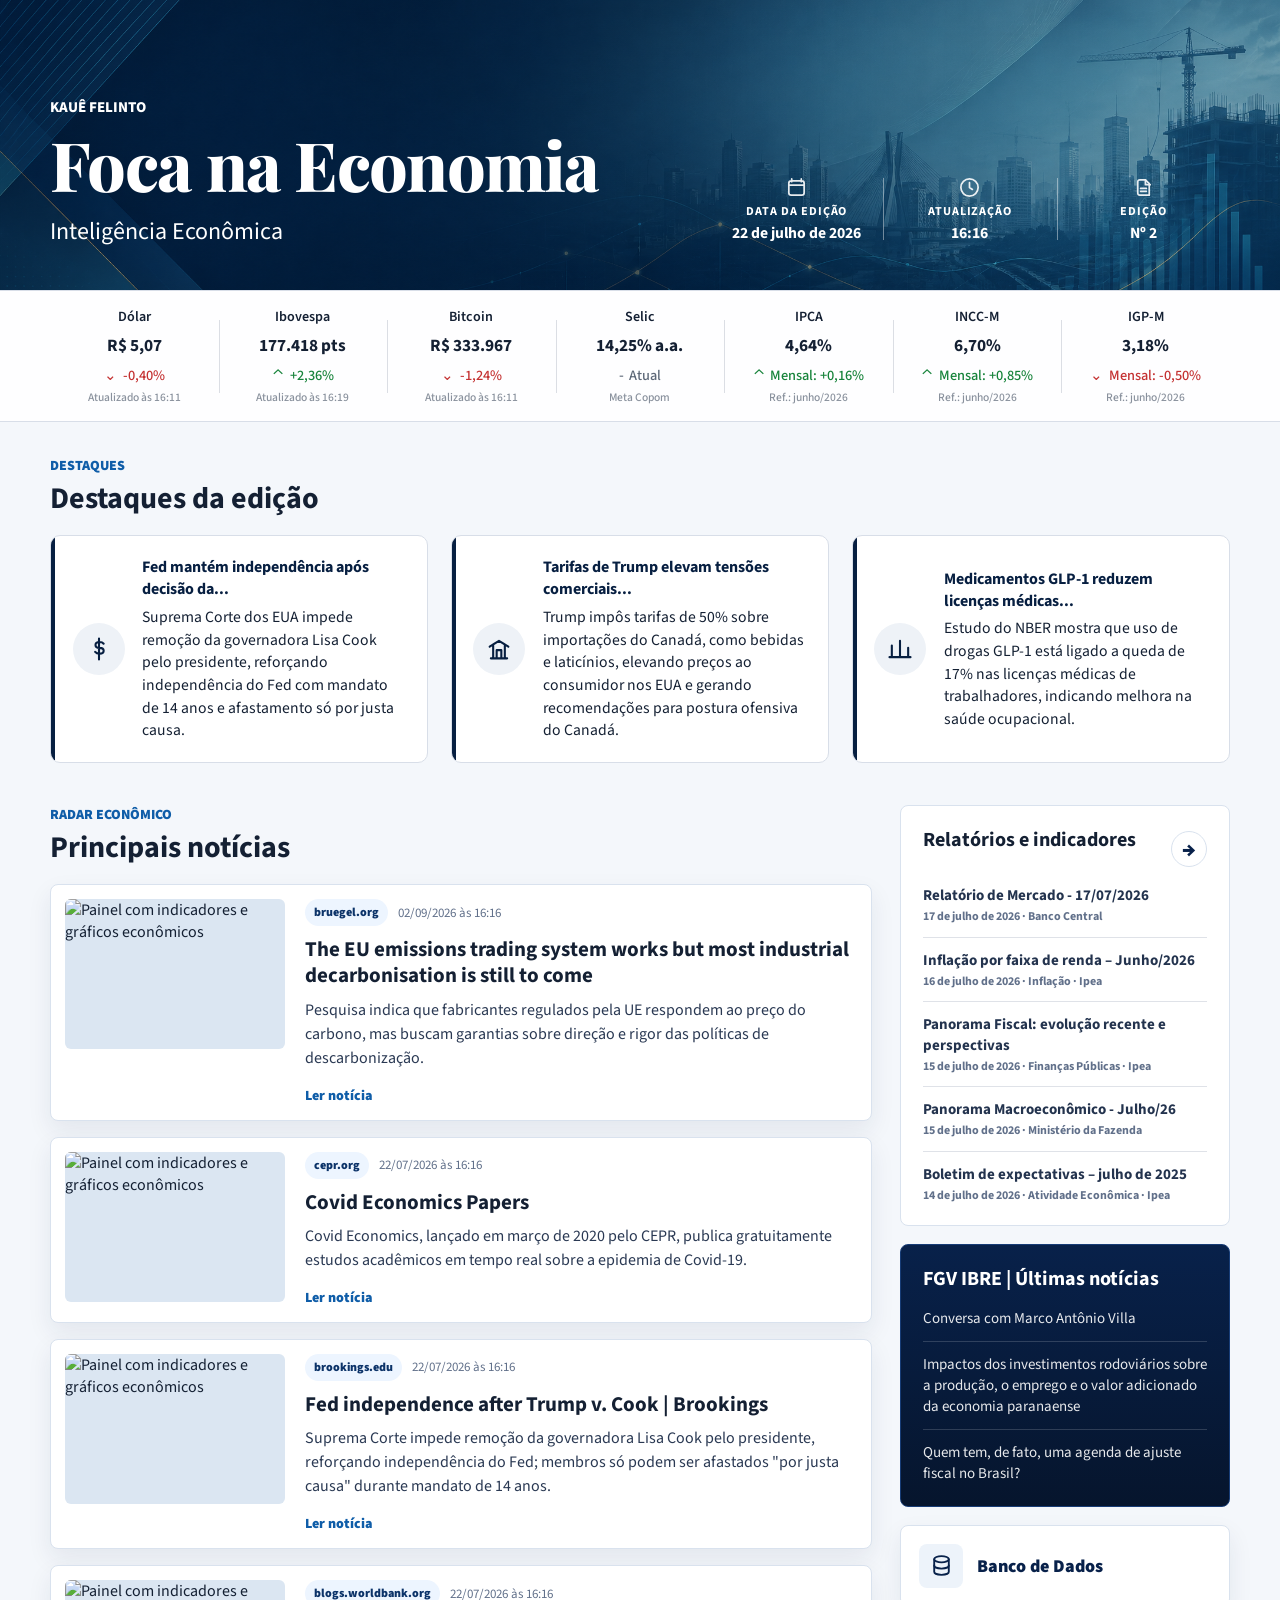
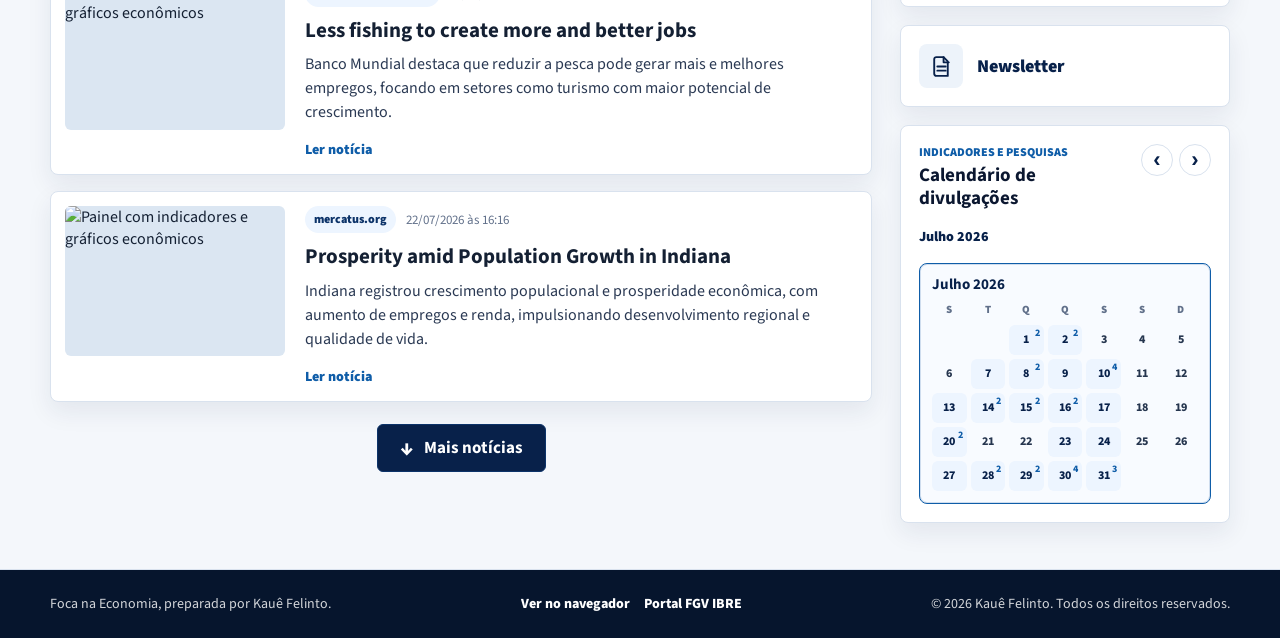
==== commit d0e9a544: "Atualiza newsletter" ====
--- a/docs/index.html
+++ b/docs/index.html
@@ -28,7 +28,7 @@
                         <svg viewBox="0 0 24 24" focusable="false"><path d="M12 7v5l3 2M21 12a9 9 0 1 1-18 0 9 9 0 0 1 18 0Z"/></svg>
                     </span>
                     <dt>Atualização</dt>
-                    <dd>12:45</dd>
+                    <dd>16:16</dd>
                 </div>
                 <div class="edition-card__item">
                     <span class="edition-card__icon" aria-hidden="true">
@@ -50,27 +50,27 @@
                     <article class="indicator indicator--queda">
                         <h3>Dólar</h3>
                         <p class="indicator__value">R$ 5,07</p>
-                        <p class="indicator__change">-0,37%</p>
-                        
-                        <p class="indicator__date">Atualizado às 12:45</p>
+                        <p class="indicator__change">-0,40%</p>
+                        
+                        <p class="indicator__date">Atualizado às 16:11</p>
                         
                     </article>
                     
                     <article class="indicator indicator--alta">
                         <h3>Ibovespa</h3>
-                        <p class="indicator__value">175.856 pts</p>
-                        <p class="indicator__change">+1,46%</p>
-                        
-                        <p class="indicator__date">Atualizado às 12:47</p>
+                        <p class="indicator__value">177.418 pts</p>
+                        <p class="indicator__change">+2,36%</p>
+                        
+                        <p class="indicator__date">Atualizado às 16:19</p>
                         
                     </article>
                     
                     <article class="indicator indicator--queda">
                         <h3>Bitcoin</h3>
-                        <p class="indicator__value">R$ 335.256</p>
-                        <p class="indicator__change">-1,38%</p>
-                        
-                        <p class="indicator__date">Atualizado às 12:39</p>
+                        <p class="indicator__value">R$ 333.967</p>
+                        <p class="indicator__change">-1,24%</p>
+                        
+                        <p class="indicator__date">Atualizado às 16:11</p>
                         
                     </article>
                     
@@ -141,8 +141,8 @@
                         
                     </div>
                     <div class="highlight-card__content">
-                        <span>Tarifas de Trump elevam preços e tensionam...</span>
-                        <p>Trump impôs tarifas de 50% sobre importações do Canadá, incluindo bebidas e laticínios, elevando preços nos EUA em 30 dias e gerando tensões comerciais.</p>
+                        <span>Tarifas de Trump elevam tensões comerciais...</span>
+                        <p>Trump impôs tarifas de 50% sobre importações do Canadá, como bebidas e laticínios, elevando preços ao consumidor nos EUA e gerando recomendações para postura ofensiva do Canadá.</p>
                     </div>
                 </article>
                 
@@ -153,8 +153,8 @@
                         
                     </div>
                     <div class="highlight-card__content">
-                        <span>Estudo indica redução de licenças médicas...</span>
-                        <p>Medicamentos GLP-1 reduziram em 17% as licenças médicas de trabalhadores, segundo estudo do NBER, indicando impacto positivo na saúde ocupacional.</p>
+                        <span>Medicamentos GLP-1 reduzem licenças médicas...</span>
+                        <p>Estudo do NBER mostra que uso de drogas GLP-1 está ligado a queda de 17% nas licenças médicas de trabalhadores, indicando melhora na saúde ocupacional.</p>
                     </div>
                 </article>
                 
@@ -181,7 +181,7 @@
                         <div class="news-item__body">
                             <div class="news-item__meta">
                                 <span class="topic-badge">bruegel.org</span>
-                                <time datetime="2026-09-02T12:45">02/09/2026 às 12:45</time>
+                                <time datetime="2026-09-02T16:16">02/09/2026 às 16:16</time>
                             </div>
                             <h3>
                                 <a href="https://www.bruegel.org/analysis/eu-emissions-trading-system-works-most-industrial-decarbonisation-still-come" target="_blank" rel="noopener noreferrer">The EU emissions trading system works but most industrial decarbonisation is still to come</a>
@@ -202,7 +202,7 @@
                         <div class="news-item__body">
                             <div class="news-item__meta">
                                 <span class="topic-badge">cepr.org</span>
-                                <time datetime="2026-07-22T12:45">22/07/2026 às 12:45</time>
+                                <time datetime="2026-07-22T16:16">22/07/2026 às 16:16</time>
                             </div>
                             <h3>
                                 <a href="https://cepr.org/publications/covid-economics-papers" target="_blank" rel="noopener noreferrer">Covid Economics Papers</a>
@@ -223,7 +223,7 @@
                         <div class="news-item__body">
                             <div class="news-item__meta">
                                 <span class="topic-badge">brookings.edu</span>
-                                <time datetime="2026-07-22T12:45">22/07/2026 às 12:45</time>
+                                <time datetime="2026-07-22T16:16">22/07/2026 às 16:16</time>
                             </div>
                             <h3>
                                 <a href="https://www.brookings.edu/articles/fed-independence-after-trump-v-cook/" target="_blank" rel="noopener noreferrer">Fed independence after Trump v. Cook | Brookings</a>
@@ -244,7 +244,7 @@
                         <div class="news-item__body">
                             <div class="news-item__meta">
                                 <span class="topic-badge">blogs.worldbank.org</span>
-                                <time datetime="2026-07-22T12:45">22/07/2026 às 12:45</time>
+                                <time datetime="2026-07-22T16:16">22/07/2026 às 16:16</time>
                             </div>
                             <h3>
                                 <a href="https://blogs.worldbank.org/en/impactevaluations/less-fishing-to-create-more-and-better-jobs" target="_blank" rel="noopener noreferrer">Less fishing to create more and better jobs</a>
@@ -265,7 +265,7 @@
                         <div class="news-item__body">
                             <div class="news-item__meta">
                                 <span class="topic-badge">mercatus.org</span>
-                                <time datetime="2026-07-22T12:45">22/07/2026 às 12:45</time>
+                                <time datetime="2026-07-22T16:16">22/07/2026 às 16:16</time>
                             </div>
                             <h3>
                                 <a href="https://www.mercatus.org/research/policy-spotlights/prosperity-amid-population-growth-indiana" target="_blank" rel="noopener noreferrer">Prosperity amid Population Growth in Indiana</a>
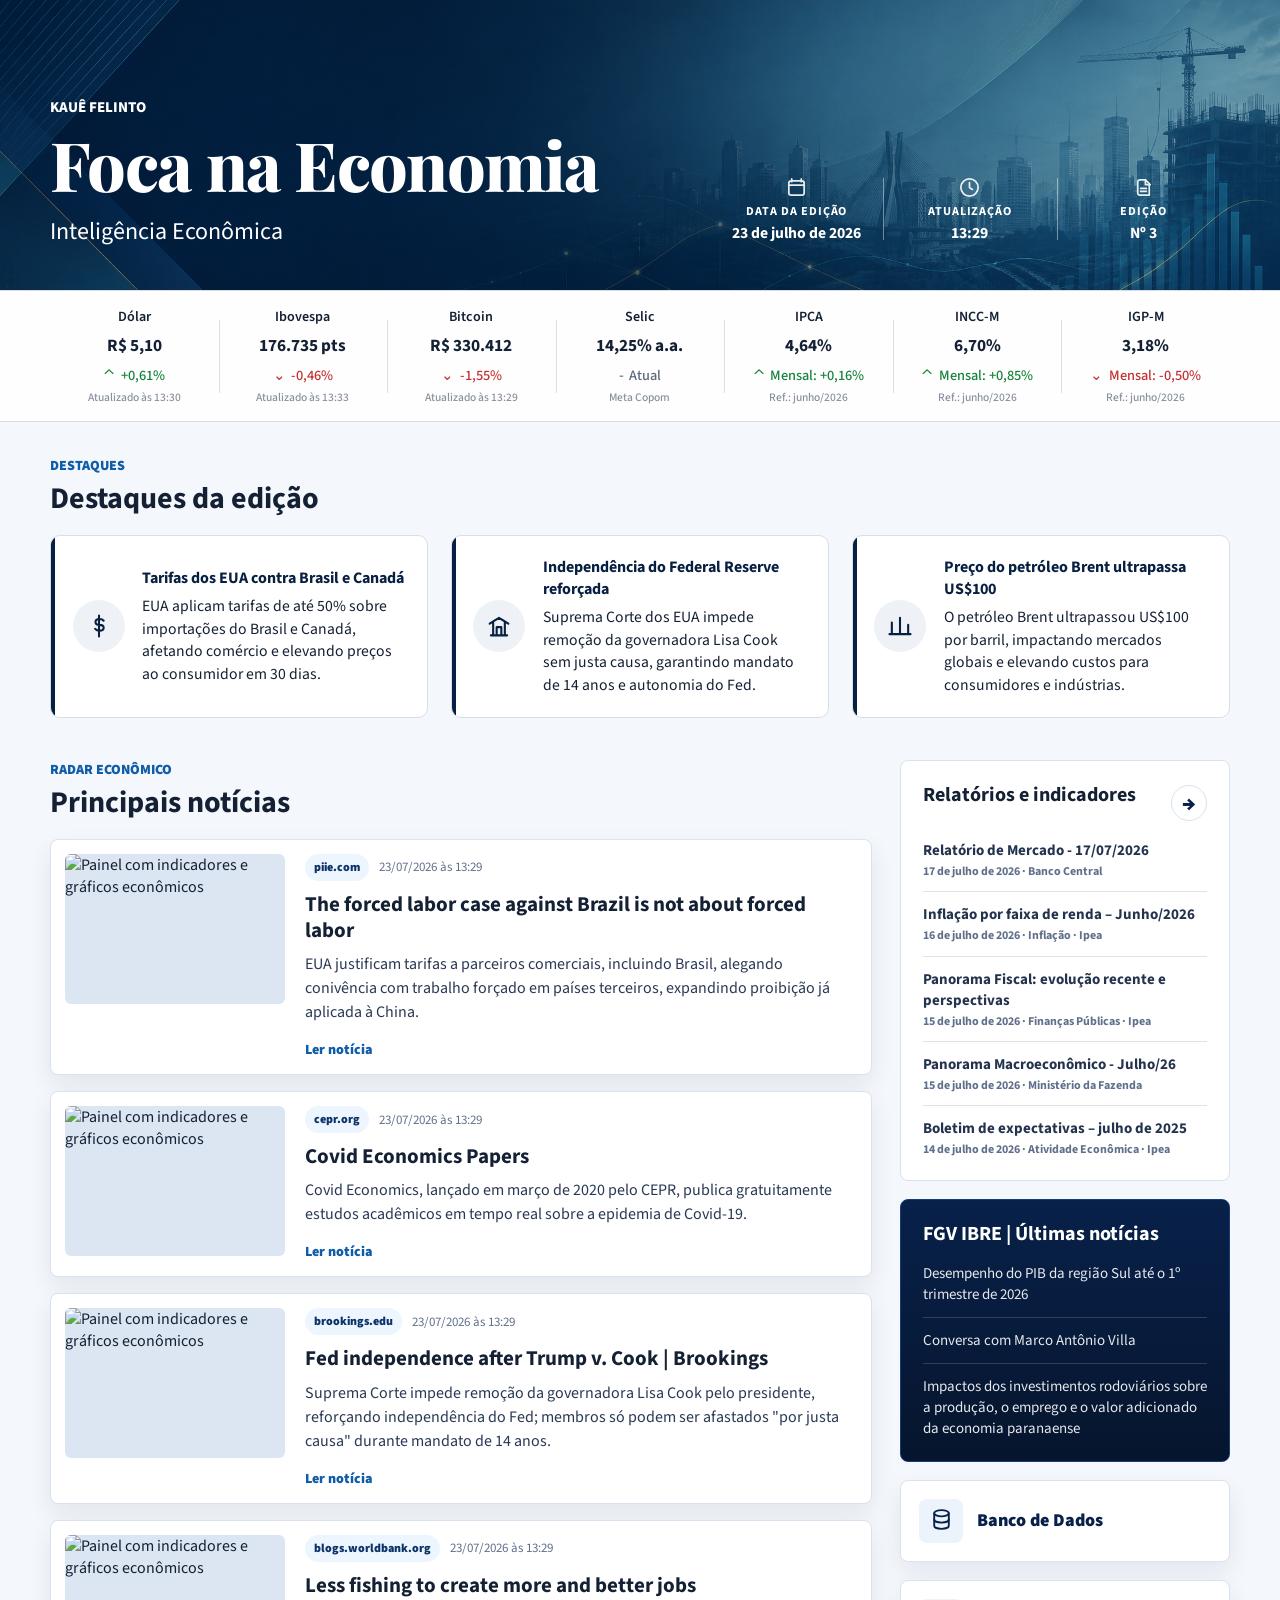
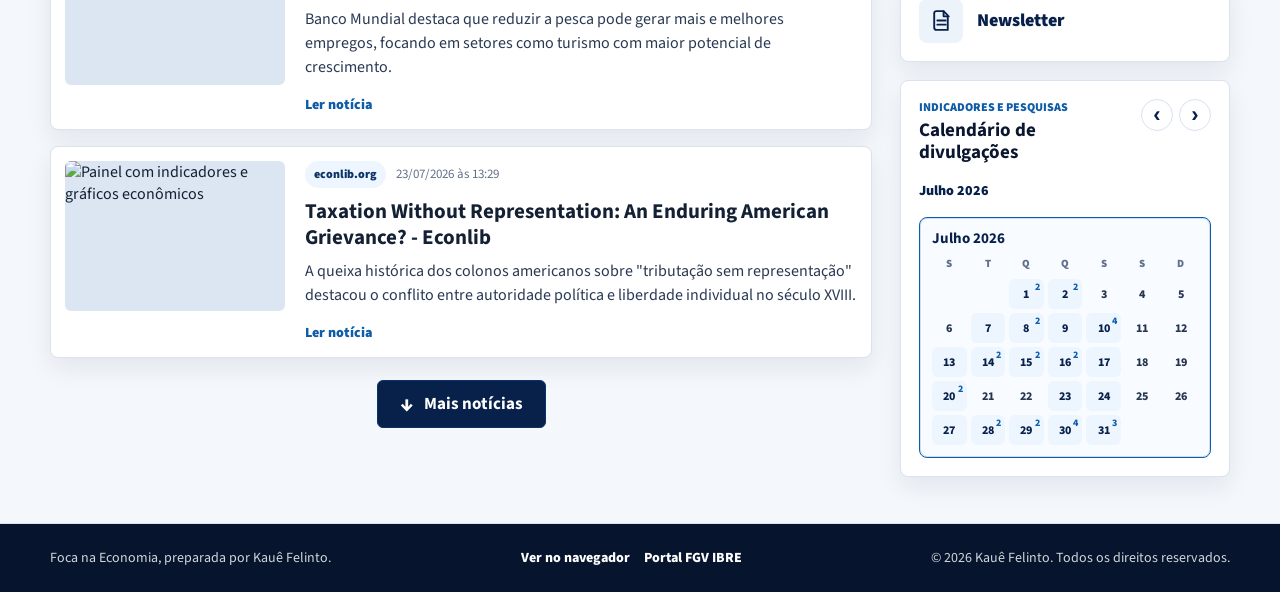
==== commit 5d7ec775: "Atualiza newsletter" ====
--- a/docs/index.html
+++ b/docs/index.html
@@ -3,7 +3,7 @@
 <head>
     <meta charset="utf-8">
     <meta name="viewport" content="width=device-width, initial-scale=1">
-    <title>Foca na Economia | Edição 2</title>
+    <title>Foca na Economia | Edição 3</title>
     <link rel="stylesheet" href="static/css/newsletter_web.css">
 </head>
 <body>
@@ -21,21 +21,21 @@
                         <svg viewBox="0 0 24 24" focusable="false"><path d="M7 3v3M17 3v3M4.5 9.5h15M6.5 5h11A2.5 2.5 0 0 1 20 7.5v10A2.5 2.5 0 0 1 17.5 20h-11A2.5 2.5 0 0 1 4 17.5v-10A2.5 2.5 0 0 1 6.5 5Z"/></svg>
                     </span>
                     <dt>Data da edição</dt>
-                    <dd>22 de julho de 2026</dd>
+                    <dd>23 de julho de 2026</dd>
                 </div>
                 <div class="edition-card__item">
                     <span class="edition-card__icon" aria-hidden="true">
                         <svg viewBox="0 0 24 24" focusable="false"><path d="M12 7v5l3 2M21 12a9 9 0 1 1-18 0 9 9 0 0 1 18 0Z"/></svg>
                     </span>
                     <dt>Atualização</dt>
-                    <dd>16:16</dd>
+                    <dd>13:29</dd>
                 </div>
                 <div class="edition-card__item">
                     <span class="edition-card__icon" aria-hidden="true">
                         <svg viewBox="0 0 24 24" focusable="false"><path d="M8 4h6l4 4v12H8A2 2 0 0 1 6 18V6A2 2 0 0 1 8 4Z"/><path d="M14 4v5h5M9 13h6M9 16h6"/></svg>
                     </span>
                     <dt>Edição</dt>
-                    <dd>Nº 2</dd>
+                    <dd>Nº 3</dd>
                 </div>
             </dl>
         </div>
@@ -47,30 +47,30 @@
                 <h2 id="indicadores-title" class="sr-only">Indicadores econômicos</h2>
                 <div class="indicator-track">
                     
-                    <article class="indicator indicator--queda">
+                    <article class="indicator indicator--alta">
                         <h3>Dólar</h3>
-                        <p class="indicator__value">R$ 5,07</p>
-                        <p class="indicator__change">-0,40%</p>
-                        
-                        <p class="indicator__date">Atualizado às 16:11</p>
+                        <p class="indicator__value">R$ 5,10</p>
+                        <p class="indicator__change">+0,61%</p>
+                        
+                        <p class="indicator__date">Atualizado às 13:30</p>
                         
                     </article>
                     
-                    <article class="indicator indicator--alta">
+                    <article class="indicator indicator--queda">
                         <h3>Ibovespa</h3>
-                        <p class="indicator__value">177.418 pts</p>
-                        <p class="indicator__change">+2,36%</p>
-                        
-                        <p class="indicator__date">Atualizado às 16:19</p>
+                        <p class="indicator__value">176.735 pts</p>
+                        <p class="indicator__change">-0,46%</p>
+                        
+                        <p class="indicator__date">Atualizado às 13:33</p>
                         
                     </article>
                     
                     <article class="indicator indicator--queda">
                         <h3>Bitcoin</h3>
-                        <p class="indicator__value">R$ 333.967</p>
-                        <p class="indicator__change">-1,24%</p>
-                        
-                        <p class="indicator__date">Atualizado às 16:11</p>
+                        <p class="indicator__value">R$ 330.412</p>
+                        <p class="indicator__change">-1,55%</p>
+                        
+                        <p class="indicator__date">Atualizado às 13:29</p>
                         
                     </article>
                     
@@ -129,8 +129,8 @@
                         
                     </div>
                     <div class="highlight-card__content">
-                        <span>Fed mantém independência após decisão da...</span>
-                        <p>Suprema Corte dos EUA impede remoção da governadora Lisa Cook pelo presidente, reforçando independência do Fed com mandato de 14 anos e afastamento só por justa causa.</p>
+                        <span>Tarifas dos EUA contra Brasil e Canadá</span>
+                        <p>EUA aplicam tarifas de até 50% sobre importações do Brasil e Canadá, afetando comércio e elevando preços ao consumidor em 30 dias.</p>
                     </div>
                 </article>
                 
@@ -141,8 +141,8 @@
                         
                     </div>
                     <div class="highlight-card__content">
-                        <span>Tarifas de Trump elevam tensões comerciais...</span>
-                        <p>Trump impôs tarifas de 50% sobre importações do Canadá, como bebidas e laticínios, elevando preços ao consumidor nos EUA e gerando recomendações para postura ofensiva do Canadá.</p>
+                        <span>Independência do Federal Reserve reforçada</span>
+                        <p>Suprema Corte dos EUA impede remoção da governadora Lisa Cook sem justa causa, garantindo mandato de 14 anos e autonomia do Fed.</p>
                     </div>
                 </article>
                 
@@ -153,8 +153,8 @@
                         
                     </div>
                     <div class="highlight-card__content">
-                        <span>Medicamentos GLP-1 reduzem licenças médicas...</span>
-                        <p>Estudo do NBER mostra que uso de drogas GLP-1 está ligado a queda de 17% nas licenças médicas de trabalhadores, indicando melhora na saúde ocupacional.</p>
+                        <span>Preço do petróleo Brent ultrapassa US$100</span>
+                        <p>O petróleo Brent ultrapassou US$100 por barril, impactando mercados globais e elevando custos para consumidores e indústrias.</p>
                     </div>
                 </article>
                 
@@ -171,23 +171,23 @@
                 <div class="news-list">
                     
                     <article class="news-item">
-                        <a class="news-item__image-link" href="https://www.bruegel.org/analysis/eu-emissions-trading-system-works-most-industrial-decarbonisation-still-come" target="_blank" rel="noopener noreferrer" aria-label="Abrir notícia: The EU emissions trading system works but most industrial decarbonisation is still to come">
+                        <a class="news-item__image-link" href="https://www.piie.com/blogs/realtime-economics/2026/forced-labor-case-against-brazil-not-about-forced-labor" target="_blank" rel="noopener noreferrer" aria-label="Abrir notícia: The forced labor case against Brazil is not about forced labor">
                             <img
-    src="https://www.bruegel.org/sites/default/files/styles/og_image/public/2026-07/Debora%20090726.jpg?itok=7O4xst7I"
-    alt="Imagem da notícia em bruegel.org"
+    src="https://www.piie.com/sites/default/files/2026-07/GM1DVILGTZAA.JPG"
+    alt="Imagem da notícia em piie.com"
     onerror="this.onerror=null;this.src='https://images.unsplash.com/photo-1551288049-bebda4e38f71?auto=format&amp;fit=crop&amp;w=720&amp;q=80';this.alt='Painel com indicadores e gráficos econômicos';">
                         </a>
 
                         <div class="news-item__body">
                             <div class="news-item__meta">
-                                <span class="topic-badge">bruegel.org</span>
-                                <time datetime="2026-09-02T16:16">02/09/2026 às 16:16</time>
+                                <span class="topic-badge">piie.com</span>
+                                <time datetime="2026-07-23T13:29">23/07/2026 às 13:29</time>
                             </div>
                             <h3>
-                                <a href="https://www.bruegel.org/analysis/eu-emissions-trading-system-works-most-industrial-decarbonisation-still-come" target="_blank" rel="noopener noreferrer">The EU emissions trading system works but most industrial decarbonisation is still to come</a>
+                                <a href="https://www.piie.com/blogs/realtime-economics/2026/forced-labor-case-against-brazil-not-about-forced-labor" target="_blank" rel="noopener noreferrer">The forced labor case against Brazil is not about forced labor</a>
                             </h3>
-                            <p>Pesquisa indica que fabricantes regulados pela UE respondem ao preço do carbono, mas buscam garantias sobre direção e rigor das políticas de descarbonização.</p>
-                            <a class="text-link" href="https://www.bruegel.org/analysis/eu-emissions-trading-system-works-most-industrial-decarbonisation-still-come" target="_blank" rel="noopener noreferrer">Ler notícia</a>
+                            <p>EUA justificam tarifas a parceiros comerciais, incluindo Brasil, alegando conivência com trabalho forçado em países terceiros, expandindo proibição já aplicada à China.</p>
+                            <a class="text-link" href="https://www.piie.com/blogs/realtime-economics/2026/forced-labor-case-against-brazil-not-about-forced-labor" target="_blank" rel="noopener noreferrer">Ler notícia</a>
                         </div>
                     </article>
                     
@@ -202,7 +202,7 @@
                         <div class="news-item__body">
                             <div class="news-item__meta">
                                 <span class="topic-badge">cepr.org</span>
-                                <time datetime="2026-07-22T16:16">22/07/2026 às 16:16</time>
+                                <time datetime="2026-07-23T13:29">23/07/2026 às 13:29</time>
                             </div>
                             <h3>
                                 <a href="https://cepr.org/publications/covid-economics-papers" target="_blank" rel="noopener noreferrer">Covid Economics Papers</a>
@@ -223,7 +223,7 @@
                         <div class="news-item__body">
                             <div class="news-item__meta">
                                 <span class="topic-badge">brookings.edu</span>
-                                <time datetime="2026-07-22T16:16">22/07/2026 às 16:16</time>
+                                <time datetime="2026-07-23T13:29">23/07/2026 às 13:29</time>
                             </div>
                             <h3>
                                 <a href="https://www.brookings.edu/articles/fed-independence-after-trump-v-cook/" target="_blank" rel="noopener noreferrer">Fed independence after Trump v. Cook | Brookings</a>
@@ -244,7 +244,7 @@
                         <div class="news-item__body">
                             <div class="news-item__meta">
                                 <span class="topic-badge">blogs.worldbank.org</span>
-                                <time datetime="2026-07-22T16:16">22/07/2026 às 16:16</time>
+                                <time datetime="2026-07-23T13:29">23/07/2026 às 13:29</time>
                             </div>
                             <h3>
                                 <a href="https://blogs.worldbank.org/en/impactevaluations/less-fishing-to-create-more-and-better-jobs" target="_blank" rel="noopener noreferrer">Less fishing to create more and better jobs</a>
@@ -255,23 +255,23 @@
                     </article>
                     
                     <article class="news-item">
-                        <a class="news-item__image-link" href="https://www.mercatus.org/research/policy-spotlights/prosperity-amid-population-growth-indiana" target="_blank" rel="noopener noreferrer" aria-label="Abrir notícia: Prosperity amid Population Growth in Indiana">
+                        <a class="news-item__image-link" href="https://www.econlib.org/econlog/taxation-without-representation-an-enduring-american-grievance" target="_blank" rel="noopener noreferrer" aria-label="Abrir notícia: Taxation Without Representation: An Enduring American Grievance? - Econlib">
                             <img
-    src="https://images.unsplash.com/photo-1551288049-bebda4e38f71?auto=format&amp;fit=crop&amp;w=720&amp;q=80"
-    alt="Painel com indicadores e gráficos econômicos"
+    src="https://www.econlib.org/wp-content/uploads/2026/07/Liberty-Fund-Desktop-2688-x-1809-scaled-1.jpg"
+    alt="Imagem da notícia em econlib.org"
     onerror="this.onerror=null;this.src='https://images.unsplash.com/photo-1551288049-bebda4e38f71?auto=format&amp;fit=crop&amp;w=720&amp;q=80';this.alt='Painel com indicadores e gráficos econômicos';">
                         </a>
 
                         <div class="news-item__body">
                             <div class="news-item__meta">
-                                <span class="topic-badge">mercatus.org</span>
-                                <time datetime="2026-07-22T16:16">22/07/2026 às 16:16</time>
+                                <span class="topic-badge">econlib.org</span>
+                                <time datetime="2026-07-23T13:29">23/07/2026 às 13:29</time>
                             </div>
                             <h3>
-                                <a href="https://www.mercatus.org/research/policy-spotlights/prosperity-amid-population-growth-indiana" target="_blank" rel="noopener noreferrer">Prosperity amid Population Growth in Indiana</a>
+                                <a href="https://www.econlib.org/econlog/taxation-without-representation-an-enduring-american-grievance" target="_blank" rel="noopener noreferrer">Taxation Without Representation: An Enduring American Grievance? - Econlib</a>
                             </h3>
-                            <p>Indiana registrou crescimento populacional e prosperidade econômica, com aumento de empregos e renda, impulsionando desenvolvimento regional e qualidade de vida.</p>
-                            <a class="text-link" href="https://www.mercatus.org/research/policy-spotlights/prosperity-amid-population-growth-indiana" target="_blank" rel="noopener noreferrer">Ler notícia</a>
+                            <p>A queixa histórica dos colonos americanos sobre &#34;tributação sem representação&#34; destacou o conflito entre autoridade política e liberdade individual no século XVIII.</p>
+                            <a class="text-link" href="https://www.econlib.org/econlog/taxation-without-representation-an-enduring-american-grievance" target="_blank" rel="noopener noreferrer">Ler notícia</a>
                         </div>
                     </article>
                     
@@ -360,15 +360,15 @@
                     <ul>
                         
                         <li>
+                            <a href="https://blogdoibre.fgv.br/posts/desempenho-do-pib-da-regiao-sul-ate-o-1o-trimestre-de-2026" target="_blank" rel="noopener noreferrer">Desempenho do PIB da região Sul até o 1º trimestre de 2026</a>
+                        </li>
+                        
+                        <li>
                             <a href="https://blogdoibre.fgv.br/posts/conversa-com-marco-antonio-villa" target="_blank" rel="noopener noreferrer">Conversa com Marco Antônio Villa</a>
                         </li>
                         
                         <li>
                             <a href="https://blogdoibre.fgv.br/posts/impactos-dos-investimentos-rodoviarios-sobre-producao-o-emprego-e-o-valor-adicionado-da" target="_blank" rel="noopener noreferrer">Impactos dos investimentos rodoviários sobre a produção, o emprego e o valor adicionado da economia paranaense</a>
-                        </li>
-                        
-                        <li>
-                            <a href="https://blogdoibre.fgv.br/posts/quem-tem-de-fato-uma-agenda-de-ajuste-fiscal-no-brasil" target="_blank" rel="noopener noreferrer">Quem tem, de fato, uma agenda de ajuste fiscal no Brasil?</a>
                         </li>
                         
                     </ul>
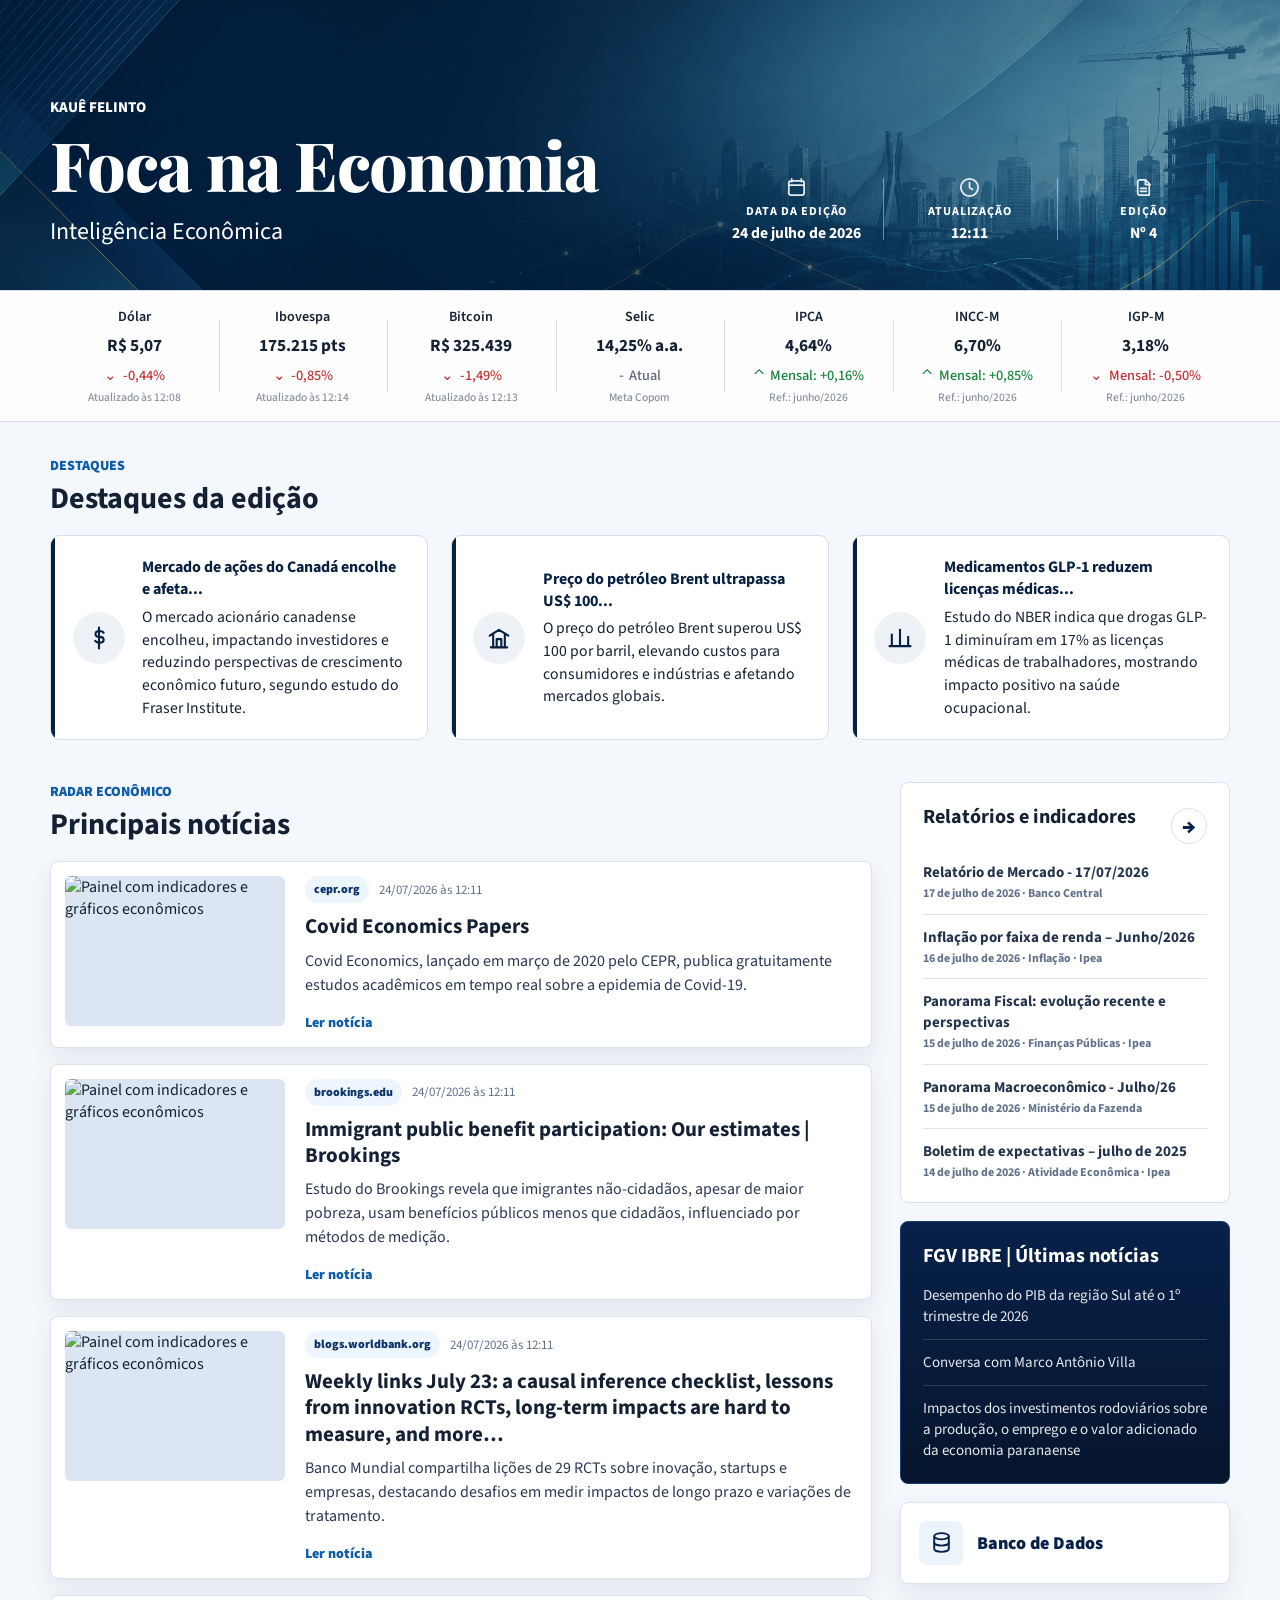
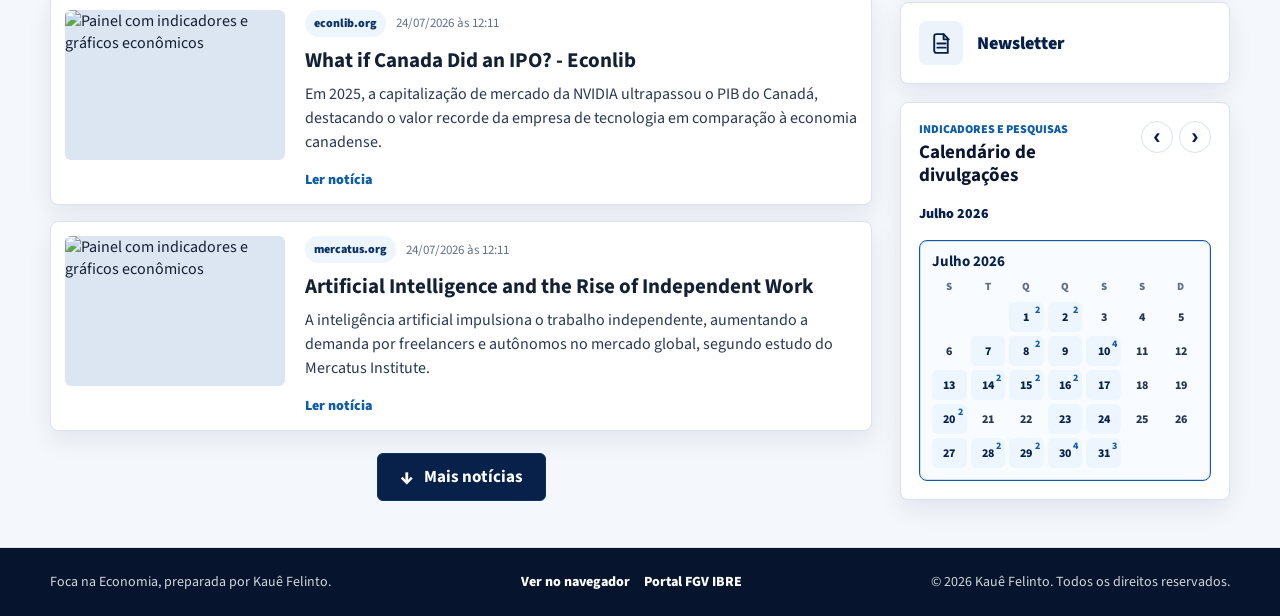
==== commit 881b587f: "Atualiza newsletter" ====
--- a/docs/index.html
+++ b/docs/index.html
@@ -3,7 +3,7 @@
 <head>
     <meta charset="utf-8">
     <meta name="viewport" content="width=device-width, initial-scale=1">
-    <title>Foca na Economia | Edição 3</title>
+    <title>Foca na Economia | Edição 4</title>
     <link rel="stylesheet" href="static/css/newsletter_web.css">
 </head>
 <body>
@@ -21,21 +21,21 @@
                         <svg viewBox="0 0 24 24" focusable="false"><path d="M7 3v3M17 3v3M4.5 9.5h15M6.5 5h11A2.5 2.5 0 0 1 20 7.5v10A2.5 2.5 0 0 1 17.5 20h-11A2.5 2.5 0 0 1 4 17.5v-10A2.5 2.5 0 0 1 6.5 5Z"/></svg>
                     </span>
                     <dt>Data da edição</dt>
-                    <dd>23 de julho de 2026</dd>
+                    <dd>24 de julho de 2026</dd>
                 </div>
                 <div class="edition-card__item">
                     <span class="edition-card__icon" aria-hidden="true">
                         <svg viewBox="0 0 24 24" focusable="false"><path d="M12 7v5l3 2M21 12a9 9 0 1 1-18 0 9 9 0 0 1 18 0Z"/></svg>
                     </span>
                     <dt>Atualização</dt>
-                    <dd>13:29</dd>
+                    <dd>12:11</dd>
                 </div>
                 <div class="edition-card__item">
                     <span class="edition-card__icon" aria-hidden="true">
                         <svg viewBox="0 0 24 24" focusable="false"><path d="M8 4h6l4 4v12H8A2 2 0 0 1 6 18V6A2 2 0 0 1 8 4Z"/><path d="M14 4v5h5M9 13h6M9 16h6"/></svg>
                     </span>
                     <dt>Edição</dt>
-                    <dd>Nº 3</dd>
+                    <dd>Nº 4</dd>
                 </div>
             </dl>
         </div>
@@ -47,30 +47,30 @@
                 <h2 id="indicadores-title" class="sr-only">Indicadores econômicos</h2>
                 <div class="indicator-track">
                     
-                    <article class="indicator indicator--alta">
+                    <article class="indicator indicator--queda">
                         <h3>Dólar</h3>
-                        <p class="indicator__value">R$ 5,10</p>
-                        <p class="indicator__change">+0,61%</p>
-                        
-                        <p class="indicator__date">Atualizado às 13:30</p>
+                        <p class="indicator__value">R$ 5,07</p>
+                        <p class="indicator__change">-0,44%</p>
+                        
+                        <p class="indicator__date">Atualizado às 12:08</p>
                         
                     </article>
                     
                     <article class="indicator indicator--queda">
                         <h3>Ibovespa</h3>
-                        <p class="indicator__value">176.735 pts</p>
-                        <p class="indicator__change">-0,46%</p>
-                        
-                        <p class="indicator__date">Atualizado às 13:33</p>
+                        <p class="indicator__value">175.215 pts</p>
+                        <p class="indicator__change">-0,85%</p>
+                        
+                        <p class="indicator__date">Atualizado às 12:14</p>
                         
                     </article>
                     
                     <article class="indicator indicator--queda">
                         <h3>Bitcoin</h3>
-                        <p class="indicator__value">R$ 330.412</p>
-                        <p class="indicator__change">-1,55%</p>
-                        
-                        <p class="indicator__date">Atualizado às 13:29</p>
+                        <p class="indicator__value">R$ 325.439</p>
+                        <p class="indicator__change">-1,49%</p>
+                        
+                        <p class="indicator__date">Atualizado às 12:13</p>
                         
                     </article>
                     
@@ -129,8 +129,8 @@
                         
                     </div>
                     <div class="highlight-card__content">
-                        <span>Tarifas dos EUA contra Brasil e Canadá</span>
-                        <p>EUA aplicam tarifas de até 50% sobre importações do Brasil e Canadá, afetando comércio e elevando preços ao consumidor em 30 dias.</p>
+                        <span>Mercado de ações do Canadá encolhe e afeta...</span>
+                        <p>O mercado acionário canadense encolheu, impactando investidores e reduzindo perspectivas de crescimento econômico futuro, segundo estudo do Fraser Institute.</p>
                     </div>
                 </article>
                 
@@ -141,8 +141,8 @@
                         
                     </div>
                     <div class="highlight-card__content">
-                        <span>Independência do Federal Reserve reforçada</span>
-                        <p>Suprema Corte dos EUA impede remoção da governadora Lisa Cook sem justa causa, garantindo mandato de 14 anos e autonomia do Fed.</p>
+                        <span>Preço do petróleo Brent ultrapassa US$ 100...</span>
+                        <p>O preço do petróleo Brent superou US$ 100 por barril, elevando custos para consumidores e indústrias e afetando mercados globais.</p>
                     </div>
                 </article>
                 
@@ -153,8 +153,8 @@
                         
                     </div>
                     <div class="highlight-card__content">
-                        <span>Preço do petróleo Brent ultrapassa US$100</span>
-                        <p>O petróleo Brent ultrapassou US$100 por barril, impactando mercados globais e elevando custos para consumidores e indústrias.</p>
+                        <span>Medicamentos GLP-1 reduzem licenças médicas...</span>
+                        <p>Estudo do NBER indica que drogas GLP-1 diminuíram em 17% as licenças médicas de trabalhadores, mostrando impacto positivo na saúde ocupacional.</p>
                     </div>
                 </article>
                 
@@ -171,27 +171,6 @@
                 <div class="news-list">
                     
                     <article class="news-item">
-                        <a class="news-item__image-link" href="https://www.piie.com/blogs/realtime-economics/2026/forced-labor-case-against-brazil-not-about-forced-labor" target="_blank" rel="noopener noreferrer" aria-label="Abrir notícia: The forced labor case against Brazil is not about forced labor">
-                            <img
-    src="https://www.piie.com/sites/default/files/2026-07/GM1DVILGTZAA.JPG"
-    alt="Imagem da notícia em piie.com"
-    onerror="this.onerror=null;this.src='https://images.unsplash.com/photo-1551288049-bebda4e38f71?auto=format&amp;fit=crop&amp;w=720&amp;q=80';this.alt='Painel com indicadores e gráficos econômicos';">
-                        </a>
-
-                        <div class="news-item__body">
-                            <div class="news-item__meta">
-                                <span class="topic-badge">piie.com</span>
-                                <time datetime="2026-07-23T13:29">23/07/2026 às 13:29</time>
-                            </div>
-                            <h3>
-                                <a href="https://www.piie.com/blogs/realtime-economics/2026/forced-labor-case-against-brazil-not-about-forced-labor" target="_blank" rel="noopener noreferrer">The forced labor case against Brazil is not about forced labor</a>
-                            </h3>
-                            <p>EUA justificam tarifas a parceiros comerciais, incluindo Brasil, alegando conivência com trabalho forçado em países terceiros, expandindo proibição já aplicada à China.</p>
-                            <a class="text-link" href="https://www.piie.com/blogs/realtime-economics/2026/forced-labor-case-against-brazil-not-about-forced-labor" target="_blank" rel="noopener noreferrer">Ler notícia</a>
-                        </div>
-                    </article>
-                    
-                    <article class="news-item">
                         <a class="news-item__image-link" href="https://cepr.org/publications/covid-economics-papers" target="_blank" rel="noopener noreferrer" aria-label="Abrir notícia: Covid Economics Papers">
                             <img
     src="https://cepr.org/themes/cepr/assets/img/default-social-share.png"
@@ -202,7 +181,7 @@
                         <div class="news-item__body">
                             <div class="news-item__meta">
                                 <span class="topic-badge">cepr.org</span>
-                                <time datetime="2026-07-23T13:29">23/07/2026 às 13:29</time>
+                                <time datetime="2026-07-24T12:11">24/07/2026 às 12:11</time>
                             </div>
                             <h3>
                                 <a href="https://cepr.org/publications/covid-economics-papers" target="_blank" rel="noopener noreferrer">Covid Economics Papers</a>
@@ -213,9 +192,9 @@
                     </article>
                     
                     <article class="news-item">
-                        <a class="news-item__image-link" href="https://www.brookings.edu/articles/fed-independence-after-trump-v-cook/" target="_blank" rel="noopener noreferrer" aria-label="Abrir notícia: Fed independence after Trump v. Cook | Brookings">
+                        <a class="news-item__image-link" href="https://www.brookings.edu/articles/immigrant-public-benefit-participation-our-estimates/" target="_blank" rel="noopener noreferrer" aria-label="Abrir notícia: Immigrant public benefit participation: Our estimates | Brookings">
                             <img
-    src="https://www.brookings.edu/wp-content/uploads/2026/07/shutterstock_2289987951.jpg?quality=50&amp;w=500"
+    src="https://www.brookings.edu/wp-content/uploads/2026/07/SNAP-sign_grocery-aisle_Jeff-Bukowski.jpg?quality=50"
     alt="Imagem da notícia em brookings.edu"
     onerror="this.onerror=null;this.src='https://images.unsplash.com/photo-1551288049-bebda4e38f71?auto=format&amp;fit=crop&amp;w=720&amp;q=80';this.alt='Painel com indicadores e gráficos econômicos';">
                         </a>
@@ -223,20 +202,20 @@
                         <div class="news-item__body">
                             <div class="news-item__meta">
                                 <span class="topic-badge">brookings.edu</span>
-                                <time datetime="2026-07-23T13:29">23/07/2026 às 13:29</time>
+                                <time datetime="2026-07-24T12:11">24/07/2026 às 12:11</time>
                             </div>
                             <h3>
-                                <a href="https://www.brookings.edu/articles/fed-independence-after-trump-v-cook/" target="_blank" rel="noopener noreferrer">Fed independence after Trump v. Cook | Brookings</a>
+                                <a href="https://www.brookings.edu/articles/immigrant-public-benefit-participation-our-estimates/" target="_blank" rel="noopener noreferrer">Immigrant public benefit participation: Our estimates | Brookings</a>
                             </h3>
-                            <p>Suprema Corte impede remoção da governadora Lisa Cook pelo presidente, reforçando independência do Fed; membros só podem ser afastados &#34;por justa causa&#34; durante mandato de 14 anos.</p>
-                            <a class="text-link" href="https://www.brookings.edu/articles/fed-independence-after-trump-v-cook/" target="_blank" rel="noopener noreferrer">Ler notícia</a>
+                            <p>Estudo do Brookings revela que imigrantes não-cidadãos, apesar de maior pobreza, usam benefícios públicos menos que cidadãos, influenciado por métodos de medição.</p>
+                            <a class="text-link" href="https://www.brookings.edu/articles/immigrant-public-benefit-participation-our-estimates/" target="_blank" rel="noopener noreferrer">Ler notícia</a>
                         </div>
                     </article>
                     
                     <article class="news-item">
-                        <a class="news-item__image-link" href="https://blogs.worldbank.org/en/impactevaluations/less-fishing-to-create-more-and-better-jobs" target="_blank" rel="noopener noreferrer" aria-label="Abrir notícia: Less fishing to create more and better jobs">
+                        <a class="news-item__image-link" href="https://blogs.worldbank.org/en/impactevaluations/weekly-links-july-23--a-causal-inference-checklist--lessons-from" target="_blank" rel="noopener noreferrer" aria-label="Abrir notícia: Weekly links July 23: a causal inference checklist, lessons from innovation RCTs, long-term impacts are hard to measure, and more…">
                             <img
-    src="https://s7d1.scene7.com/is/image/wbcollab/img_8979_small_twitter-913?qlt=90&amp;hei=630&amp;wid=1200&amp;fit=hfit"
+    src="https://s7d1.scene7.com/is/image/wbcollab/img_6802_small-330?qlt=90&amp;hei=630&amp;wid=1200&amp;fit=hfit"
     alt="Imagem da notícia em blogs.worldbank.org"
     onerror="this.onerror=null;this.src='https://images.unsplash.com/photo-1551288049-bebda4e38f71?auto=format&amp;fit=crop&amp;w=720&amp;q=80';this.alt='Painel com indicadores e gráficos econômicos';">
                         </a>
@@ -244,20 +223,20 @@
                         <div class="news-item__body">
                             <div class="news-item__meta">
                                 <span class="topic-badge">blogs.worldbank.org</span>
-                                <time datetime="2026-07-23T13:29">23/07/2026 às 13:29</time>
+                                <time datetime="2026-07-24T12:11">24/07/2026 às 12:11</time>
                             </div>
                             <h3>
-                                <a href="https://blogs.worldbank.org/en/impactevaluations/less-fishing-to-create-more-and-better-jobs" target="_blank" rel="noopener noreferrer">Less fishing to create more and better jobs</a>
+                                <a href="https://blogs.worldbank.org/en/impactevaluations/weekly-links-july-23--a-causal-inference-checklist--lessons-from" target="_blank" rel="noopener noreferrer">Weekly links July 23: a causal inference checklist, lessons from innovation RCTs, long-term impacts are hard to measure, and more…</a>
                             </h3>
-                            <p>Banco Mundial destaca que reduzir a pesca pode gerar mais e melhores empregos, focando em setores como turismo com maior potencial de crescimento.</p>
-                            <a class="text-link" href="https://blogs.worldbank.org/en/impactevaluations/less-fishing-to-create-more-and-better-jobs" target="_blank" rel="noopener noreferrer">Ler notícia</a>
+                            <p>Banco Mundial compartilha lições de 29 RCTs sobre inovação, startups e empresas, destacando desafios em medir impactos de longo prazo e variações de tratamento.</p>
+                            <a class="text-link" href="https://blogs.worldbank.org/en/impactevaluations/weekly-links-july-23--a-causal-inference-checklist--lessons-from" target="_blank" rel="noopener noreferrer">Ler notícia</a>
                         </div>
                     </article>
                     
                     <article class="news-item">
-                        <a class="news-item__image-link" href="https://www.econlib.org/econlog/taxation-without-representation-an-enduring-american-grievance" target="_blank" rel="noopener noreferrer" aria-label="Abrir notícia: Taxation Without Representation: An Enduring American Grievance? - Econlib">
+                        <a class="news-item__image-link" href="https://www.econlib.org/econlog/what-if-canada-did-an-ipo" target="_blank" rel="noopener noreferrer" aria-label="Abrir notícia: What if Canada Did an IPO? - Econlib">
                             <img
-    src="https://www.econlib.org/wp-content/uploads/2026/07/Liberty-Fund-Desktop-2688-x-1809-scaled-1.jpg"
+    src="https://www.econlib.org/wp-content/uploads/2026/07/Depositphotos_767877350_XL-1024x576.jpg"
     alt="Imagem da notícia em econlib.org"
     onerror="this.onerror=null;this.src='https://images.unsplash.com/photo-1551288049-bebda4e38f71?auto=format&amp;fit=crop&amp;w=720&amp;q=80';this.alt='Painel com indicadores e gráficos econômicos';">
                         </a>
@@ -265,13 +244,34 @@
                         <div class="news-item__body">
                             <div class="news-item__meta">
                                 <span class="topic-badge">econlib.org</span>
-                                <time datetime="2026-07-23T13:29">23/07/2026 às 13:29</time>
+                                <time datetime="2026-07-24T12:11">24/07/2026 às 12:11</time>
                             </div>
                             <h3>
-                                <a href="https://www.econlib.org/econlog/taxation-without-representation-an-enduring-american-grievance" target="_blank" rel="noopener noreferrer">Taxation Without Representation: An Enduring American Grievance? - Econlib</a>
+                                <a href="https://www.econlib.org/econlog/what-if-canada-did-an-ipo" target="_blank" rel="noopener noreferrer">What if Canada Did an IPO? - Econlib</a>
                             </h3>
-                            <p>A queixa histórica dos colonos americanos sobre &#34;tributação sem representação&#34; destacou o conflito entre autoridade política e liberdade individual no século XVIII.</p>
-                            <a class="text-link" href="https://www.econlib.org/econlog/taxation-without-representation-an-enduring-american-grievance" target="_blank" rel="noopener noreferrer">Ler notícia</a>
+                            <p>Em 2025, a capitalização de mercado da NVIDIA ultrapassou o PIB do Canadá, destacando o valor recorde da empresa de tecnologia em comparação à economia canadense.</p>
+                            <a class="text-link" href="https://www.econlib.org/econlog/what-if-canada-did-an-ipo" target="_blank" rel="noopener noreferrer">Ler notícia</a>
+                        </div>
+                    </article>
+                    
+                    <article class="news-item">
+                        <a class="news-item__image-link" href="https://www.mercatus.org/research/research-papers/artificial-intelligence-and-rise-independent-work" target="_blank" rel="noopener noreferrer" aria-label="Abrir notícia: Artificial Intelligence and the Rise of Independent Work">
+                            <img
+    src="https://images.unsplash.com/photo-1551288049-bebda4e38f71?auto=format&amp;fit=crop&amp;w=720&amp;q=80"
+    alt="Painel com indicadores e gráficos econômicos"
+    onerror="this.onerror=null;this.src='https://images.unsplash.com/photo-1551288049-bebda4e38f71?auto=format&amp;fit=crop&amp;w=720&amp;q=80';this.alt='Painel com indicadores e gráficos econômicos';">
+                        </a>
+
+                        <div class="news-item__body">
+                            <div class="news-item__meta">
+                                <span class="topic-badge">mercatus.org</span>
+                                <time datetime="2026-07-24T12:11">24/07/2026 às 12:11</time>
+                            </div>
+                            <h3>
+                                <a href="https://www.mercatus.org/research/research-papers/artificial-intelligence-and-rise-independent-work" target="_blank" rel="noopener noreferrer">Artificial Intelligence and the Rise of Independent Work</a>
+                            </h3>
+                            <p>A inteligência artificial impulsiona o trabalho independente, aumentando a demanda por freelancers e autônomos no mercado global, segundo estudo do Mercatus Institute.</p>
+                            <a class="text-link" href="https://www.mercatus.org/research/research-papers/artificial-intelligence-and-rise-independent-work" target="_blank" rel="noopener noreferrer">Ler notícia</a>
                         </div>
                     </article>
                     
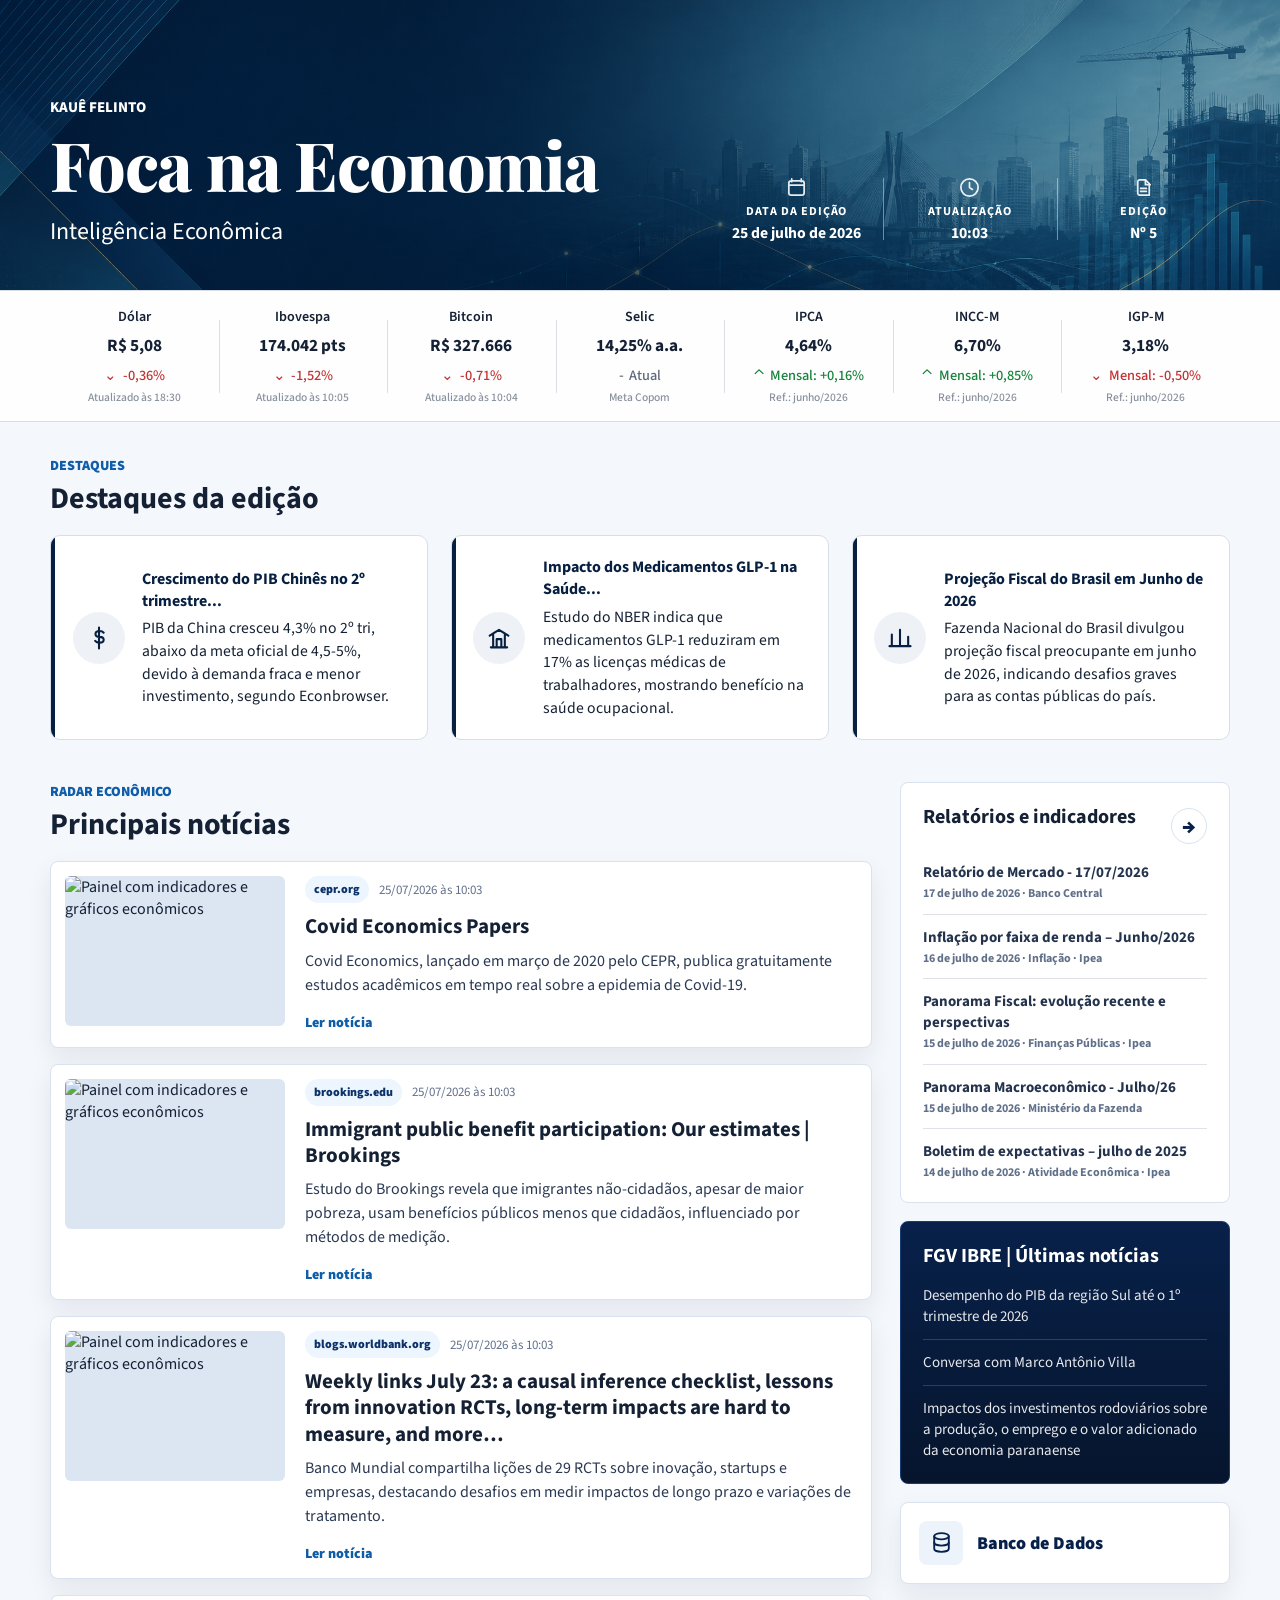
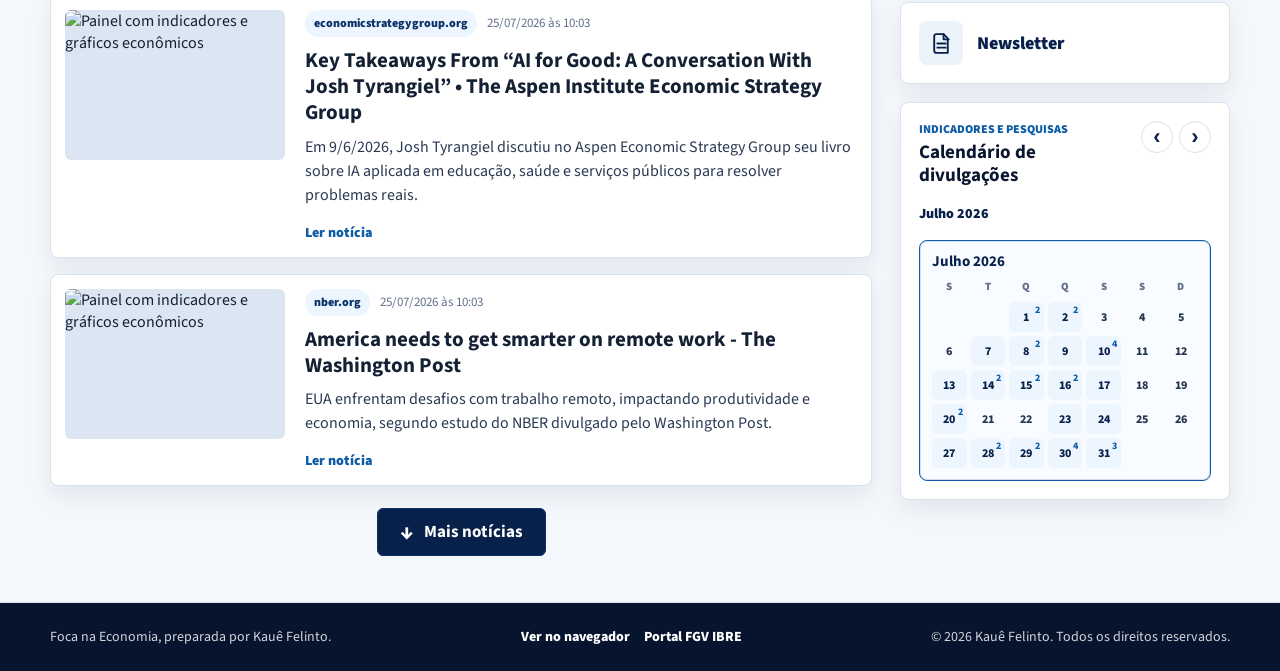
==== commit bd4d1311: "Atualiza newsletter" ====
--- a/docs/index.html
+++ b/docs/index.html
@@ -3,7 +3,7 @@
 <head>
     <meta charset="utf-8">
     <meta name="viewport" content="width=device-width, initial-scale=1">
-    <title>Foca na Economia | Edição 4</title>
+    <title>Foca na Economia | Edição 5</title>
     <link rel="stylesheet" href="static/css/newsletter_web.css">
 </head>
 <body>
@@ -21,21 +21,21 @@
                         <svg viewBox="0 0 24 24" focusable="false"><path d="M7 3v3M17 3v3M4.5 9.5h15M6.5 5h11A2.5 2.5 0 0 1 20 7.5v10A2.5 2.5 0 0 1 17.5 20h-11A2.5 2.5 0 0 1 4 17.5v-10A2.5 2.5 0 0 1 6.5 5Z"/></svg>
                     </span>
                     <dt>Data da edição</dt>
-                    <dd>24 de julho de 2026</dd>
+                    <dd>25 de julho de 2026</dd>
                 </div>
                 <div class="edition-card__item">
                     <span class="edition-card__icon" aria-hidden="true">
                         <svg viewBox="0 0 24 24" focusable="false"><path d="M12 7v5l3 2M21 12a9 9 0 1 1-18 0 9 9 0 0 1 18 0Z"/></svg>
                     </span>
                     <dt>Atualização</dt>
-                    <dd>12:11</dd>
+                    <dd>10:03</dd>
                 </div>
                 <div class="edition-card__item">
                     <span class="edition-card__icon" aria-hidden="true">
                         <svg viewBox="0 0 24 24" focusable="false"><path d="M8 4h6l4 4v12H8A2 2 0 0 1 6 18V6A2 2 0 0 1 8 4Z"/><path d="M14 4v5h5M9 13h6M9 16h6"/></svg>
                     </span>
                     <dt>Edição</dt>
-                    <dd>Nº 4</dd>
+                    <dd>Nº 5</dd>
                 </div>
             </dl>
         </div>
@@ -49,28 +49,28 @@
                     
                     <article class="indicator indicator--queda">
                         <h3>Dólar</h3>
-                        <p class="indicator__value">R$ 5,07</p>
-                        <p class="indicator__change">-0,44%</p>
-                        
-                        <p class="indicator__date">Atualizado às 12:08</p>
+                        <p class="indicator__value">R$ 5,08</p>
+                        <p class="indicator__change">-0,36%</p>
+                        
+                        <p class="indicator__date">Atualizado às 18:30</p>
                         
                     </article>
                     
                     <article class="indicator indicator--queda">
                         <h3>Ibovespa</h3>
-                        <p class="indicator__value">175.215 pts</p>
-                        <p class="indicator__change">-0,85%</p>
-                        
-                        <p class="indicator__date">Atualizado às 12:14</p>
+                        <p class="indicator__value">174.042 pts</p>
+                        <p class="indicator__change">-1,52%</p>
+                        
+                        <p class="indicator__date">Atualizado às 10:05</p>
                         
                     </article>
                     
                     <article class="indicator indicator--queda">
                         <h3>Bitcoin</h3>
-                        <p class="indicator__value">R$ 325.439</p>
-                        <p class="indicator__change">-1,49%</p>
-                        
-                        <p class="indicator__date">Atualizado às 12:13</p>
+                        <p class="indicator__value">R$ 327.666</p>
+                        <p class="indicator__change">-0,71%</p>
+                        
+                        <p class="indicator__date">Atualizado às 10:04</p>
                         
                     </article>
                     
@@ -129,8 +129,8 @@
                         
                     </div>
                     <div class="highlight-card__content">
-                        <span>Mercado de ações do Canadá encolhe e afeta...</span>
-                        <p>O mercado acionário canadense encolheu, impactando investidores e reduzindo perspectivas de crescimento econômico futuro, segundo estudo do Fraser Institute.</p>
+                        <span>Crescimento do PIB Chinês no 2º trimestre...</span>
+                        <p>PIB da China cresceu 4,3% no 2º tri, abaixo da meta oficial de 4,5-5%, devido à demanda fraca e menor investimento, segundo Econbrowser.</p>
                     </div>
                 </article>
                 
@@ -141,8 +141,8 @@
                         
                     </div>
                     <div class="highlight-card__content">
-                        <span>Preço do petróleo Brent ultrapassa US$ 100...</span>
-                        <p>O preço do petróleo Brent superou US$ 100 por barril, elevando custos para consumidores e indústrias e afetando mercados globais.</p>
+                        <span>Impacto dos Medicamentos GLP-1 na Saúde...</span>
+                        <p>Estudo do NBER indica que medicamentos GLP-1 reduziram em 17% as licenças médicas de trabalhadores, mostrando benefício na saúde ocupacional.</p>
                     </div>
                 </article>
                 
@@ -153,8 +153,8 @@
                         
                     </div>
                     <div class="highlight-card__content">
-                        <span>Medicamentos GLP-1 reduzem licenças médicas...</span>
-                        <p>Estudo do NBER indica que drogas GLP-1 diminuíram em 17% as licenças médicas de trabalhadores, mostrando impacto positivo na saúde ocupacional.</p>
+                        <span>Projeção Fiscal do Brasil em Junho de 2026</span>
+                        <p>Fazenda Nacional do Brasil divulgou projeção fiscal preocupante em junho de 2026, indicando desafios graves para as contas públicas do país.</p>
                     </div>
                 </article>
                 
@@ -181,7 +181,7 @@
                         <div class="news-item__body">
                             <div class="news-item__meta">
                                 <span class="topic-badge">cepr.org</span>
-                                <time datetime="2026-07-24T12:11">24/07/2026 às 12:11</time>
+                                <time datetime="2026-07-25T10:03">25/07/2026 às 10:03</time>
                             </div>
                             <h3>
                                 <a href="https://cepr.org/publications/covid-economics-papers" target="_blank" rel="noopener noreferrer">Covid Economics Papers</a>
@@ -194,7 +194,7 @@
                     <article class="news-item">
                         <a class="news-item__image-link" href="https://www.brookings.edu/articles/immigrant-public-benefit-participation-our-estimates/" target="_blank" rel="noopener noreferrer" aria-label="Abrir notícia: Immigrant public benefit participation: Our estimates | Brookings">
                             <img
-    src="https://www.brookings.edu/wp-content/uploads/2026/07/SNAP-sign_grocery-aisle_Jeff-Bukowski.jpg?quality=50"
+    src="https://www.brookings.edu/wp-content/uploads/2026/07/SNAP-sign_grocery-aisle_Jeff-Bukowski.jpg"
     alt="Imagem da notícia em brookings.edu"
     onerror="this.onerror=null;this.src='https://images.unsplash.com/photo-1551288049-bebda4e38f71?auto=format&amp;fit=crop&amp;w=720&amp;q=80';this.alt='Painel com indicadores e gráficos econômicos';">
                         </a>
@@ -202,7 +202,7 @@
                         <div class="news-item__body">
                             <div class="news-item__meta">
                                 <span class="topic-badge">brookings.edu</span>
-                                <time datetime="2026-07-24T12:11">24/07/2026 às 12:11</time>
+                                <time datetime="2026-07-25T10:03">25/07/2026 às 10:03</time>
                             </div>
                             <h3>
                                 <a href="https://www.brookings.edu/articles/immigrant-public-benefit-participation-our-estimates/" target="_blank" rel="noopener noreferrer">Immigrant public benefit participation: Our estimates | Brookings</a>
@@ -223,7 +223,7 @@
                         <div class="news-item__body">
                             <div class="news-item__meta">
                                 <span class="topic-badge">blogs.worldbank.org</span>
-                                <time datetime="2026-07-24T12:11">24/07/2026 às 12:11</time>
+                                <time datetime="2026-07-25T10:03">25/07/2026 às 10:03</time>
                             </div>
                             <h3>
                                 <a href="https://blogs.worldbank.org/en/impactevaluations/weekly-links-july-23--a-causal-inference-checklist--lessons-from" target="_blank" rel="noopener noreferrer">Weekly links July 23: a causal inference checklist, lessons from innovation RCTs, long-term impacts are hard to measure, and more…</a>
@@ -234,28 +234,28 @@
                     </article>
                     
                     <article class="news-item">
-                        <a class="news-item__image-link" href="https://www.econlib.org/econlog/what-if-canada-did-an-ipo" target="_blank" rel="noopener noreferrer" aria-label="Abrir notícia: What if Canada Did an IPO? - Econlib">
+                        <a class="news-item__image-link" href="https://www.economicstrategygroup.org/publication/key-takeaways-from-ai-for-good-a-conversation-with-josh-tyrangiel/" target="_blank" rel="noopener noreferrer" aria-label="Abrir notícia: Key Takeaways From “AI for Good: A Conversation With Josh Tyrangiel” • The Aspen Institute Economic Strategy Group">
                             <img
-    src="https://www.econlib.org/wp-content/uploads/2026/07/Depositphotos_767877350_XL-1024x576.jpg"
-    alt="Imagem da notícia em econlib.org"
+    src="https://www.economicstrategygroup.org/wp-content/uploads/2026/06/Aspen-Institute_Josh-Tyrangiel_6-scaled.jpg"
+    alt="Imagem da notícia em economicstrategygroup.org"
     onerror="this.onerror=null;this.src='https://images.unsplash.com/photo-1551288049-bebda4e38f71?auto=format&amp;fit=crop&amp;w=720&amp;q=80';this.alt='Painel com indicadores e gráficos econômicos';">
                         </a>
 
                         <div class="news-item__body">
                             <div class="news-item__meta">
-                                <span class="topic-badge">econlib.org</span>
-                                <time datetime="2026-07-24T12:11">24/07/2026 às 12:11</time>
+                                <span class="topic-badge">economicstrategygroup.org</span>
+                                <time datetime="2026-07-25T10:03">25/07/2026 às 10:03</time>
                             </div>
                             <h3>
-                                <a href="https://www.econlib.org/econlog/what-if-canada-did-an-ipo" target="_blank" rel="noopener noreferrer">What if Canada Did an IPO? - Econlib</a>
+                                <a href="https://www.economicstrategygroup.org/publication/key-takeaways-from-ai-for-good-a-conversation-with-josh-tyrangiel/" target="_blank" rel="noopener noreferrer">Key Takeaways From “AI for Good: A Conversation With Josh Tyrangiel” • The Aspen Institute Economic Strategy Group</a>
                             </h3>
-                            <p>Em 2025, a capitalização de mercado da NVIDIA ultrapassou o PIB do Canadá, destacando o valor recorde da empresa de tecnologia em comparação à economia canadense.</p>
-                            <a class="text-link" href="https://www.econlib.org/econlog/what-if-canada-did-an-ipo" target="_blank" rel="noopener noreferrer">Ler notícia</a>
+                            <p>Em 9/6/2026, Josh Tyrangiel discutiu no Aspen Economic Strategy Group seu livro sobre IA aplicada em educação, saúde e serviços públicos para resolver problemas reais.</p>
+                            <a class="text-link" href="https://www.economicstrategygroup.org/publication/key-takeaways-from-ai-for-good-a-conversation-with-josh-tyrangiel/" target="_blank" rel="noopener noreferrer">Ler notícia</a>
                         </div>
                     </article>
                     
                     <article class="news-item">
-                        <a class="news-item__image-link" href="https://www.mercatus.org/research/research-papers/artificial-intelligence-and-rise-independent-work" target="_blank" rel="noopener noreferrer" aria-label="Abrir notícia: Artificial Intelligence and the Rise of Independent Work">
+                        <a class="news-item__image-link" href="https://www.nber.org/america-needs-get-smarter-remote-work-washington-post" target="_blank" rel="noopener noreferrer" aria-label="Abrir notícia: America needs to get smarter on remote work - The Washington Post">
                             <img
     src="https://images.unsplash.com/photo-1551288049-bebda4e38f71?auto=format&amp;fit=crop&amp;w=720&amp;q=80"
     alt="Painel com indicadores e gráficos econômicos"
@@ -264,14 +264,14 @@
 
                         <div class="news-item__body">
                             <div class="news-item__meta">
-                                <span class="topic-badge">mercatus.org</span>
-                                <time datetime="2026-07-24T12:11">24/07/2026 às 12:11</time>
+                                <span class="topic-badge">nber.org</span>
+                                <time datetime="2026-07-25T10:03">25/07/2026 às 10:03</time>
                             </div>
                             <h3>
-                                <a href="https://www.mercatus.org/research/research-papers/artificial-intelligence-and-rise-independent-work" target="_blank" rel="noopener noreferrer">Artificial Intelligence and the Rise of Independent Work</a>
+                                <a href="https://www.nber.org/america-needs-get-smarter-remote-work-washington-post" target="_blank" rel="noopener noreferrer">America needs to get smarter on remote work - The Washington Post</a>
                             </h3>
-                            <p>A inteligência artificial impulsiona o trabalho independente, aumentando a demanda por freelancers e autônomos no mercado global, segundo estudo do Mercatus Institute.</p>
-                            <a class="text-link" href="https://www.mercatus.org/research/research-papers/artificial-intelligence-and-rise-independent-work" target="_blank" rel="noopener noreferrer">Ler notícia</a>
+                            <p>EUA enfrentam desafios com trabalho remoto, impactando produtividade e economia, segundo estudo do NBER divulgado pelo Washington Post.</p>
+                            <a class="text-link" href="https://www.nber.org/america-needs-get-smarter-remote-work-washington-post" target="_blank" rel="noopener noreferrer">Ler notícia</a>
                         </div>
                     </article>
                     
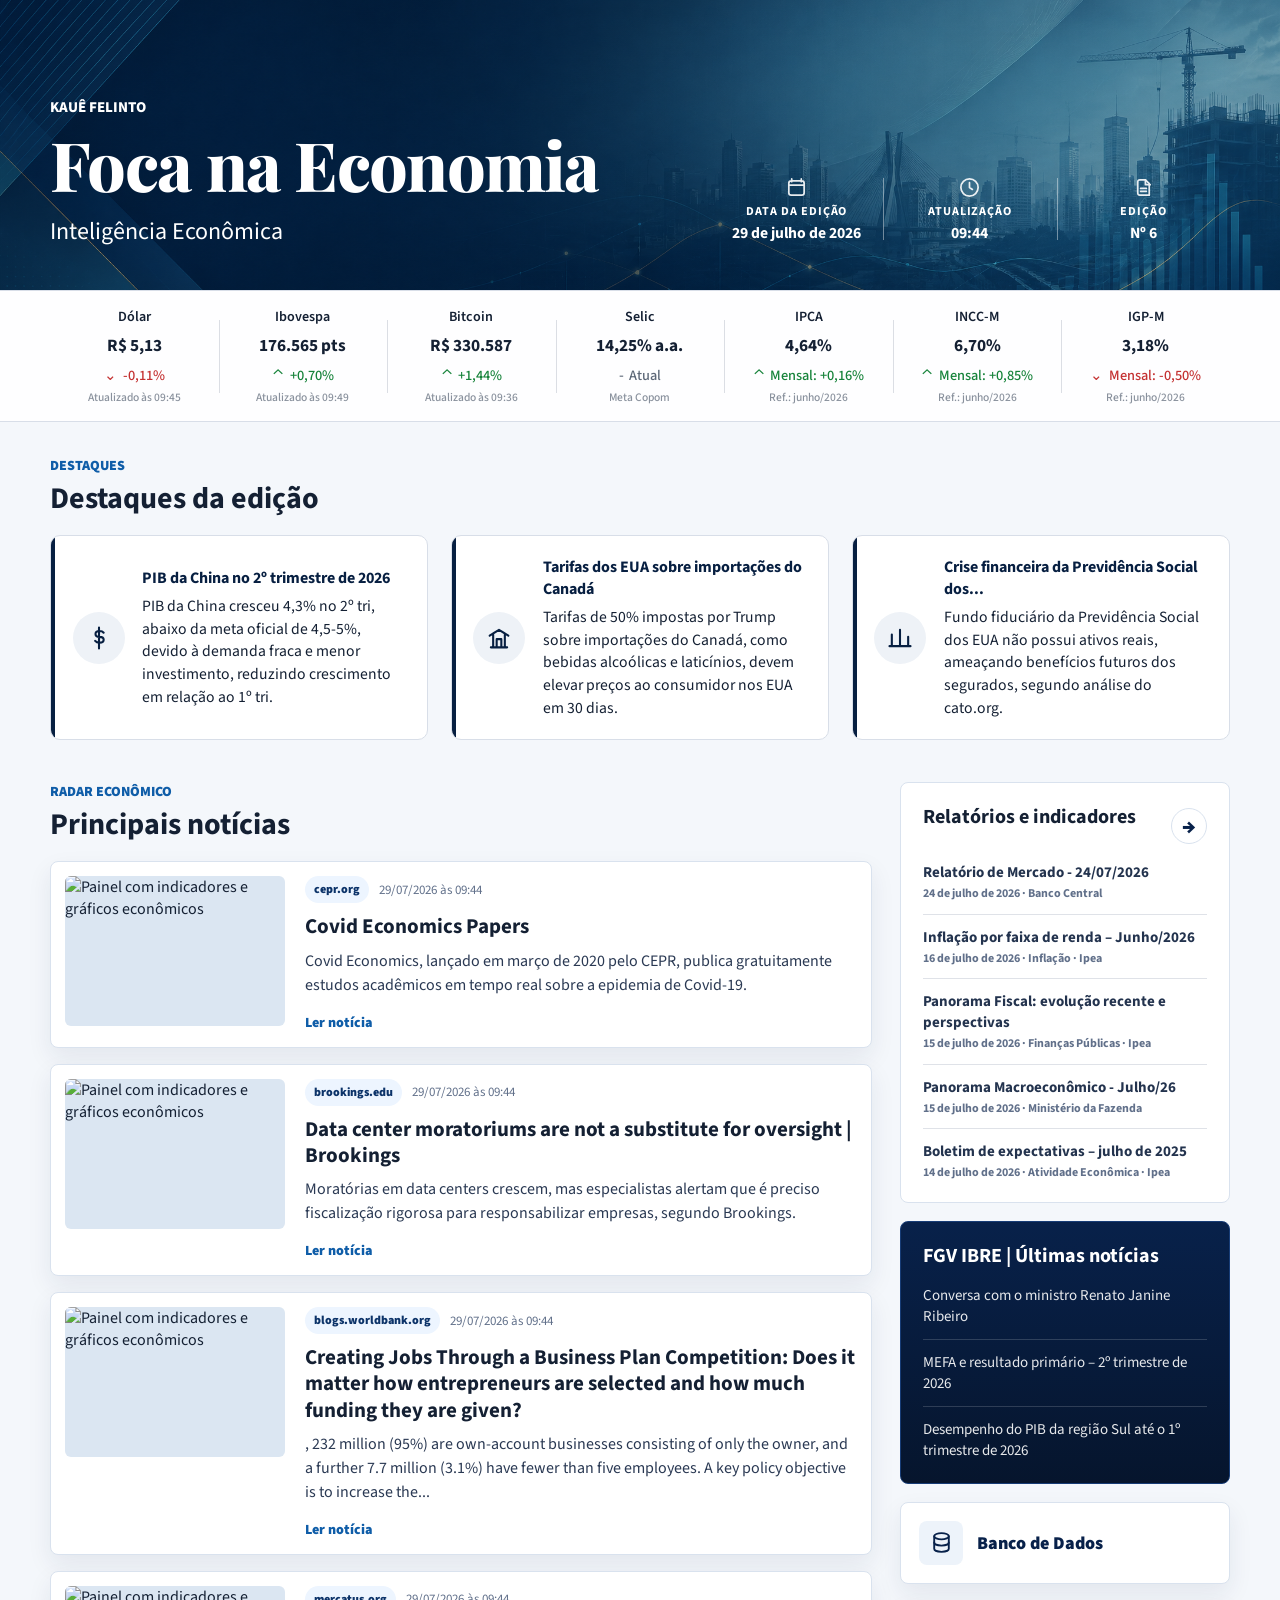
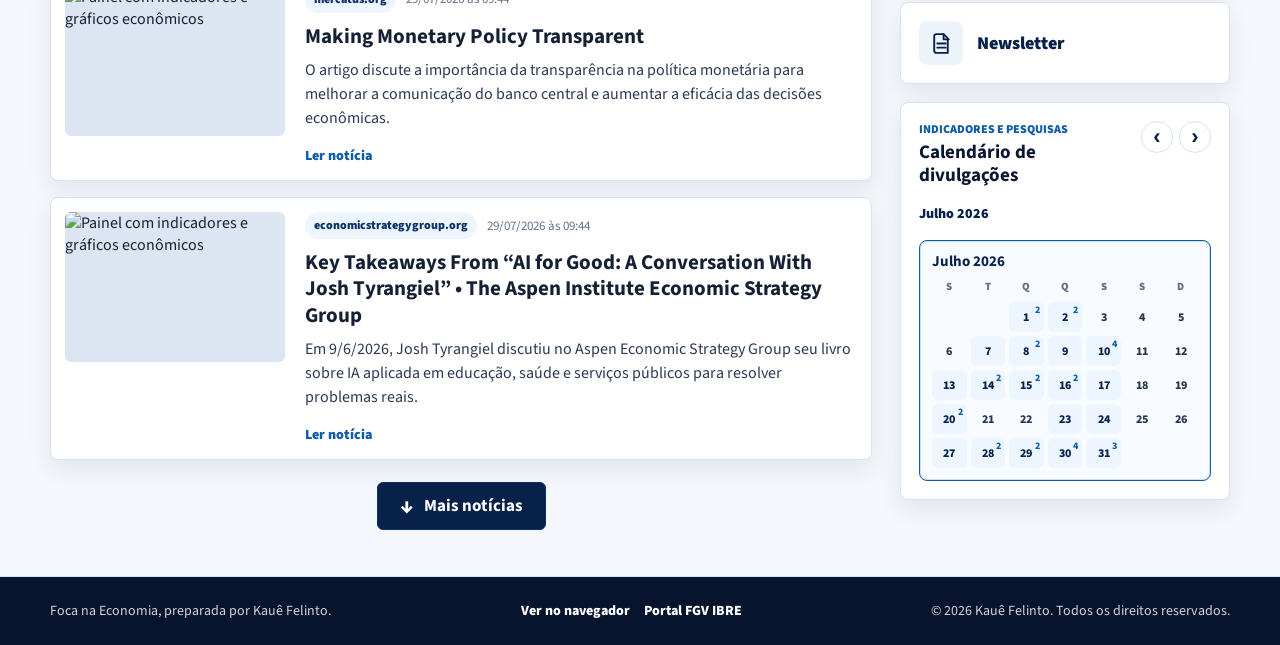
==== commit 0d206c54: "Atualiza newsletter" ====
--- a/docs/index.html
+++ b/docs/index.html
@@ -3,7 +3,7 @@
 <head>
     <meta charset="utf-8">
     <meta name="viewport" content="width=device-width, initial-scale=1">
-    <title>Foca na Economia | Edição 5</title>
+    <title>Foca na Economia | Edição 6</title>
     <link rel="stylesheet" href="static/css/newsletter_web.css">
 </head>
 <body>
@@ -21,21 +21,21 @@
                         <svg viewBox="0 0 24 24" focusable="false"><path d="M7 3v3M17 3v3M4.5 9.5h15M6.5 5h11A2.5 2.5 0 0 1 20 7.5v10A2.5 2.5 0 0 1 17.5 20h-11A2.5 2.5 0 0 1 4 17.5v-10A2.5 2.5 0 0 1 6.5 5Z"/></svg>
                     </span>
                     <dt>Data da edição</dt>
-                    <dd>25 de julho de 2026</dd>
+                    <dd>29 de julho de 2026</dd>
                 </div>
                 <div class="edition-card__item">
                     <span class="edition-card__icon" aria-hidden="true">
                         <svg viewBox="0 0 24 24" focusable="false"><path d="M12 7v5l3 2M21 12a9 9 0 1 1-18 0 9 9 0 0 1 18 0Z"/></svg>
                     </span>
                     <dt>Atualização</dt>
-                    <dd>10:03</dd>
+                    <dd>09:44</dd>
                 </div>
                 <div class="edition-card__item">
                     <span class="edition-card__icon" aria-hidden="true">
                         <svg viewBox="0 0 24 24" focusable="false"><path d="M8 4h6l4 4v12H8A2 2 0 0 1 6 18V6A2 2 0 0 1 8 4Z"/><path d="M14 4v5h5M9 13h6M9 16h6"/></svg>
                     </span>
                     <dt>Edição</dt>
-                    <dd>Nº 5</dd>
+                    <dd>Nº 6</dd>
                 </div>
             </dl>
         </div>
@@ -49,28 +49,28 @@
                     
                     <article class="indicator indicator--queda">
                         <h3>Dólar</h3>
-                        <p class="indicator__value">R$ 5,08</p>
-                        <p class="indicator__change">-0,36%</p>
-                        
-                        <p class="indicator__date">Atualizado às 18:30</p>
+                        <p class="indicator__value">R$ 5,13</p>
+                        <p class="indicator__change">-0,11%</p>
+                        
+                        <p class="indicator__date">Atualizado às 09:45</p>
                         
                     </article>
                     
-                    <article class="indicator indicator--queda">
+                    <article class="indicator indicator--alta">
                         <h3>Ibovespa</h3>
-                        <p class="indicator__value">174.042 pts</p>
-                        <p class="indicator__change">-1,52%</p>
-                        
-                        <p class="indicator__date">Atualizado às 10:05</p>
+                        <p class="indicator__value">176.565 pts</p>
+                        <p class="indicator__change">+0,70%</p>
+                        
+                        <p class="indicator__date">Atualizado às 09:49</p>
                         
                     </article>
                     
-                    <article class="indicator indicator--queda">
+                    <article class="indicator indicator--alta">
                         <h3>Bitcoin</h3>
-                        <p class="indicator__value">R$ 327.666</p>
-                        <p class="indicator__change">-0,71%</p>
-                        
-                        <p class="indicator__date">Atualizado às 10:04</p>
+                        <p class="indicator__value">R$ 330.587</p>
+                        <p class="indicator__change">+1,44%</p>
+                        
+                        <p class="indicator__date">Atualizado às 09:36</p>
                         
                     </article>
                     
@@ -129,8 +129,8 @@
                         
                     </div>
                     <div class="highlight-card__content">
-                        <span>Crescimento do PIB Chinês no 2º trimestre...</span>
-                        <p>PIB da China cresceu 4,3% no 2º tri, abaixo da meta oficial de 4,5-5%, devido à demanda fraca e menor investimento, segundo Econbrowser.</p>
+                        <span>PIB da China no 2º trimestre de 2026</span>
+                        <p>PIB da China cresceu 4,3% no 2º tri, abaixo da meta oficial de 4,5-5%, devido à demanda fraca e menor investimento, reduzindo crescimento em relação ao 1º tri.</p>
                     </div>
                 </article>
                 
@@ -141,8 +141,8 @@
                         
                     </div>
                     <div class="highlight-card__content">
-                        <span>Impacto dos Medicamentos GLP-1 na Saúde...</span>
-                        <p>Estudo do NBER indica que medicamentos GLP-1 reduziram em 17% as licenças médicas de trabalhadores, mostrando benefício na saúde ocupacional.</p>
+                        <span>Tarifas dos EUA sobre importações do Canadá</span>
+                        <p>Tarifas de 50% impostas por Trump sobre importações do Canadá, como bebidas alcoólicas e laticínios, devem elevar preços ao consumidor nos EUA em 30 dias.</p>
                     </div>
                 </article>
                 
@@ -153,8 +153,8 @@
                         
                     </div>
                     <div class="highlight-card__content">
-                        <span>Projeção Fiscal do Brasil em Junho de 2026</span>
-                        <p>Fazenda Nacional do Brasil divulgou projeção fiscal preocupante em junho de 2026, indicando desafios graves para as contas públicas do país.</p>
+                        <span>Crise financeira da Previdência Social dos...</span>
+                        <p>Fundo fiduciário da Previdência Social dos EUA não possui ativos reais, ameaçando benefícios futuros dos segurados, segundo análise do cato.org.</p>
                     </div>
                 </article>
                 
@@ -181,7 +181,7 @@
                         <div class="news-item__body">
                             <div class="news-item__meta">
                                 <span class="topic-badge">cepr.org</span>
-                                <time datetime="2026-07-25T10:03">25/07/2026 às 10:03</time>
+                                <time datetime="2026-07-29T09:44">29/07/2026 às 09:44</time>
                             </div>
                             <h3>
                                 <a href="https://cepr.org/publications/covid-economics-papers" target="_blank" rel="noopener noreferrer">Covid Economics Papers</a>
@@ -192,9 +192,9 @@
                     </article>
                     
                     <article class="news-item">
-                        <a class="news-item__image-link" href="https://www.brookings.edu/articles/immigrant-public-benefit-participation-our-estimates/" target="_blank" rel="noopener noreferrer" aria-label="Abrir notícia: Immigrant public benefit participation: Our estimates | Brookings">
+                        <a class="news-item__image-link" href="https://www.brookings.edu/articles/data-center-moratoriums-are-not-a-substitute-for-oversight/" target="_blank" rel="noopener noreferrer" aria-label="Abrir notícia: Data center moratoriums are not a substitute for oversight | Brookings">
                             <img
-    src="https://www.brookings.edu/wp-content/uploads/2026/07/SNAP-sign_grocery-aisle_Jeff-Bukowski.jpg"
+    src="https://www.brookings.edu/wp-content/uploads/2026/07/GettyImages-2286058558-1.jpg"
     alt="Imagem da notícia em brookings.edu"
     onerror="this.onerror=null;this.src='https://images.unsplash.com/photo-1551288049-bebda4e38f71?auto=format&amp;fit=crop&amp;w=720&amp;q=80';this.alt='Painel com indicadores e gráficos econômicos';">
                         </a>
@@ -202,20 +202,20 @@
                         <div class="news-item__body">
                             <div class="news-item__meta">
                                 <span class="topic-badge">brookings.edu</span>
-                                <time datetime="2026-07-25T10:03">25/07/2026 às 10:03</time>
+                                <time datetime="2026-07-29T09:44">29/07/2026 às 09:44</time>
                             </div>
                             <h3>
-                                <a href="https://www.brookings.edu/articles/immigrant-public-benefit-participation-our-estimates/" target="_blank" rel="noopener noreferrer">Immigrant public benefit participation: Our estimates | Brookings</a>
+                                <a href="https://www.brookings.edu/articles/data-center-moratoriums-are-not-a-substitute-for-oversight/" target="_blank" rel="noopener noreferrer">Data center moratoriums are not a substitute for oversight | Brookings</a>
                             </h3>
-                            <p>Estudo do Brookings revela que imigrantes não-cidadãos, apesar de maior pobreza, usam benefícios públicos menos que cidadãos, influenciado por métodos de medição.</p>
-                            <a class="text-link" href="https://www.brookings.edu/articles/immigrant-public-benefit-participation-our-estimates/" target="_blank" rel="noopener noreferrer">Ler notícia</a>
+                            <p>Moratórias em data centers crescem, mas especialistas alertam que é preciso fiscalização rigorosa para responsabilizar empresas, segundo Brookings.</p>
+                            <a class="text-link" href="https://www.brookings.edu/articles/data-center-moratoriums-are-not-a-substitute-for-oversight/" target="_blank" rel="noopener noreferrer">Ler notícia</a>
                         </div>
                     </article>
                     
                     <article class="news-item">
-                        <a class="news-item__image-link" href="https://blogs.worldbank.org/en/impactevaluations/weekly-links-july-23--a-causal-inference-checklist--lessons-from" target="_blank" rel="noopener noreferrer" aria-label="Abrir notícia: Weekly links July 23: a causal inference checklist, lessons from innovation RCTs, long-term impacts are hard to measure, and more…">
+                        <a class="news-item__image-link" href="https://blogs.worldbank.org/en/impactevaluations/creating-jobs-through-a-business-plan-competition--does-it-matte" target="_blank" rel="noopener noreferrer" aria-label="Abrir notícia: Creating Jobs Through a Business Plan Competition: Does it matter how entrepreneurs are selected and how much funding they are given?">
                             <img
-    src="https://s7d1.scene7.com/is/image/wbcollab/img_6802_small-330?qlt=90&amp;hei=630&amp;wid=1200&amp;fit=hfit"
+    src="https://s7d1.scene7.com/is/image/wbcollab/img_8979_small_twitter-103?qlt=90&amp;hei=630&amp;wid=1200&amp;fit=hfit"
     alt="Imagem da notícia em blogs.worldbank.org"
     onerror="this.onerror=null;this.src='https://images.unsplash.com/photo-1551288049-bebda4e38f71?auto=format&amp;fit=crop&amp;w=720&amp;q=80';this.alt='Painel com indicadores e gráficos econômicos';">
                         </a>
@@ -223,13 +223,34 @@
                         <div class="news-item__body">
                             <div class="news-item__meta">
                                 <span class="topic-badge">blogs.worldbank.org</span>
-                                <time datetime="2026-07-25T10:03">25/07/2026 às 10:03</time>
+                                <time datetime="2026-07-29T09:44">29/07/2026 às 09:44</time>
                             </div>
                             <h3>
-                                <a href="https://blogs.worldbank.org/en/impactevaluations/weekly-links-july-23--a-causal-inference-checklist--lessons-from" target="_blank" rel="noopener noreferrer">Weekly links July 23: a causal inference checklist, lessons from innovation RCTs, long-term impacts are hard to measure, and more…</a>
+                                <a href="https://blogs.worldbank.org/en/impactevaluations/creating-jobs-through-a-business-plan-competition--does-it-matte" target="_blank" rel="noopener noreferrer">Creating Jobs Through a Business Plan Competition: Does it matter how entrepreneurs are selected and how much funding they are given?</a>
                             </h3>
-                            <p>Banco Mundial compartilha lições de 29 RCTs sobre inovação, startups e empresas, destacando desafios em medir impactos de longo prazo e variações de tratamento.</p>
-                            <a class="text-link" href="https://blogs.worldbank.org/en/impactevaluations/weekly-links-july-23--a-causal-inference-checklist--lessons-from" target="_blank" rel="noopener noreferrer">Ler notícia</a>
+                            <p>, 232 million (95%) are own-account businesses consisting of only the owner, and a further 7.7 million (3.1%) have fewer than five employees. A key policy objective is to increase the...</p>
+                            <a class="text-link" href="https://blogs.worldbank.org/en/impactevaluations/creating-jobs-through-a-business-plan-competition--does-it-matte" target="_blank" rel="noopener noreferrer">Ler notícia</a>
+                        </div>
+                    </article>
+                    
+                    <article class="news-item">
+                        <a class="news-item__image-link" href="https://www.mercatus.org/research/policy-briefs/making-monetary-policy-transparent" target="_blank" rel="noopener noreferrer" aria-label="Abrir notícia: Making Monetary Policy Transparent">
+                            <img
+    src="https://images.unsplash.com/photo-1551288049-bebda4e38f71?auto=format&amp;fit=crop&amp;w=720&amp;q=80"
+    alt="Painel com indicadores e gráficos econômicos"
+    onerror="this.onerror=null;this.src='https://images.unsplash.com/photo-1551288049-bebda4e38f71?auto=format&amp;fit=crop&amp;w=720&amp;q=80';this.alt='Painel com indicadores e gráficos econômicos';">
+                        </a>
+
+                        <div class="news-item__body">
+                            <div class="news-item__meta">
+                                <span class="topic-badge">mercatus.org</span>
+                                <time datetime="2026-07-29T09:44">29/07/2026 às 09:44</time>
+                            </div>
+                            <h3>
+                                <a href="https://www.mercatus.org/research/policy-briefs/making-monetary-policy-transparent" target="_blank" rel="noopener noreferrer">Making Monetary Policy Transparent</a>
+                            </h3>
+                            <p>O artigo discute a importância da transparência na política monetária para melhorar a comunicação do banco central e aumentar a eficácia das decisões econômicas.</p>
+                            <a class="text-link" href="https://www.mercatus.org/research/policy-briefs/making-monetary-policy-transparent" target="_blank" rel="noopener noreferrer">Ler notícia</a>
                         </div>
                     </article>
                     
@@ -244,34 +265,13 @@
                         <div class="news-item__body">
                             <div class="news-item__meta">
                                 <span class="topic-badge">economicstrategygroup.org</span>
-                                <time datetime="2026-07-25T10:03">25/07/2026 às 10:03</time>
+                                <time datetime="2026-07-29T09:44">29/07/2026 às 09:44</time>
                             </div>
                             <h3>
                                 <a href="https://www.economicstrategygroup.org/publication/key-takeaways-from-ai-for-good-a-conversation-with-josh-tyrangiel/" target="_blank" rel="noopener noreferrer">Key Takeaways From “AI for Good: A Conversation With Josh Tyrangiel” • The Aspen Institute Economic Strategy Group</a>
                             </h3>
                             <p>Em 9/6/2026, Josh Tyrangiel discutiu no Aspen Economic Strategy Group seu livro sobre IA aplicada em educação, saúde e serviços públicos para resolver problemas reais.</p>
                             <a class="text-link" href="https://www.economicstrategygroup.org/publication/key-takeaways-from-ai-for-good-a-conversation-with-josh-tyrangiel/" target="_blank" rel="noopener noreferrer">Ler notícia</a>
-                        </div>
-                    </article>
-                    
-                    <article class="news-item">
-                        <a class="news-item__image-link" href="https://www.nber.org/america-needs-get-smarter-remote-work-washington-post" target="_blank" rel="noopener noreferrer" aria-label="Abrir notícia: America needs to get smarter on remote work - The Washington Post">
-                            <img
-    src="https://images.unsplash.com/photo-1551288049-bebda4e38f71?auto=format&amp;fit=crop&amp;w=720&amp;q=80"
-    alt="Painel com indicadores e gráficos econômicos"
-    onerror="this.onerror=null;this.src='https://images.unsplash.com/photo-1551288049-bebda4e38f71?auto=format&amp;fit=crop&amp;w=720&amp;q=80';this.alt='Painel com indicadores e gráficos econômicos';">
-                        </a>
-
-                        <div class="news-item__body">
-                            <div class="news-item__meta">
-                                <span class="topic-badge">nber.org</span>
-                                <time datetime="2026-07-25T10:03">25/07/2026 às 10:03</time>
-                            </div>
-                            <h3>
-                                <a href="https://www.nber.org/america-needs-get-smarter-remote-work-washington-post" target="_blank" rel="noopener noreferrer">America needs to get smarter on remote work - The Washington Post</a>
-                            </h3>
-                            <p>EUA enfrentam desafios com trabalho remoto, impactando produtividade e economia, segundo estudo do NBER divulgado pelo Washington Post.</p>
-                            <a class="text-link" href="https://www.nber.org/america-needs-get-smarter-remote-work-washington-post" target="_blank" rel="noopener noreferrer">Ler notícia</a>
                         </div>
                     </article>
                     
@@ -298,12 +298,12 @@
                     <ul>
                         
                         <li>
-                            <a class="side-report-link" href="relatorios.html" title="17 de julho de 2026 · Banco Central">
-                                
-                                <span>Relatório de Mercado - 17/07/2026</span>
+                            <a class="side-report-link" href="relatorios.html" title="24 de julho de 2026 · Banco Central">
+                                
+                                <span>Relatório de Mercado - 24/07/2026</span>
                                 
                                 <small>
-                                    17 de julho de 2026 · Banco Central
+                                    24 de julho de 2026 · Banco Central
                                 </small>
                             </a>
                         </li>
@@ -360,15 +360,15 @@
                     <ul>
                         
                         <li>
+                            <a href="https://blogdoibre.fgv.br/posts/conversa-com-o-ministro-renato-janine-ribeiro" target="_blank" rel="noopener noreferrer">Conversa com o ministro Renato Janine Ribeiro</a>
+                        </li>
+                        
+                        <li>
+                            <a href="https://blogdoibre.fgv.br/posts/mefa-e-resultado-primario-2o-trimestre-de-2026" target="_blank" rel="noopener noreferrer">MEFA e resultado primário – 2º trimestre de 2026</a>
+                        </li>
+                        
+                        <li>
                             <a href="https://blogdoibre.fgv.br/posts/desempenho-do-pib-da-regiao-sul-ate-o-1o-trimestre-de-2026" target="_blank" rel="noopener noreferrer">Desempenho do PIB da região Sul até o 1º trimestre de 2026</a>
-                        </li>
-                        
-                        <li>
-                            <a href="https://blogdoibre.fgv.br/posts/conversa-com-marco-antonio-villa" target="_blank" rel="noopener noreferrer">Conversa com Marco Antônio Villa</a>
-                        </li>
-                        
-                        <li>
-                            <a href="https://blogdoibre.fgv.br/posts/impactos-dos-investimentos-rodoviarios-sobre-producao-o-emprego-e-o-valor-adicionado-da" target="_blank" rel="noopener noreferrer">Impactos dos investimentos rodoviários sobre a produção, o emprego e o valor adicionado da economia paranaense</a>
                         </li>
                         
                     </ul>
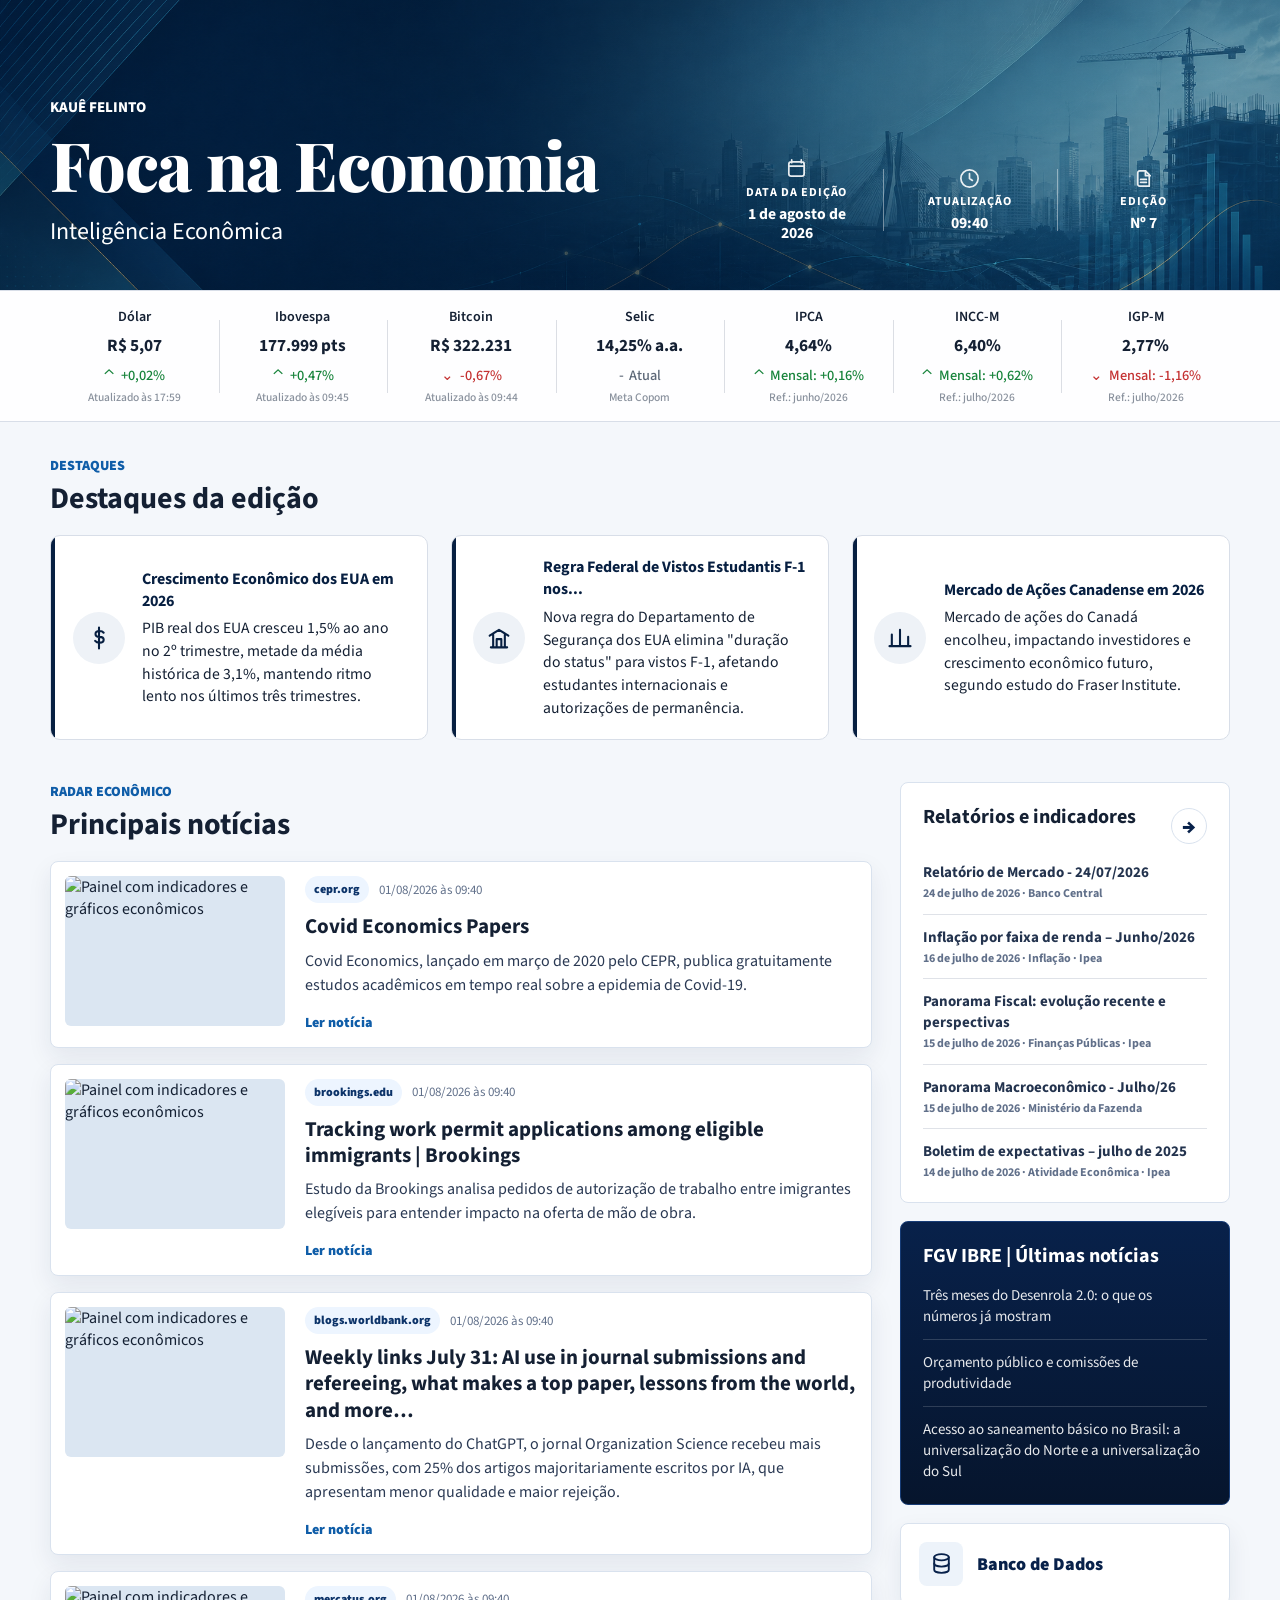
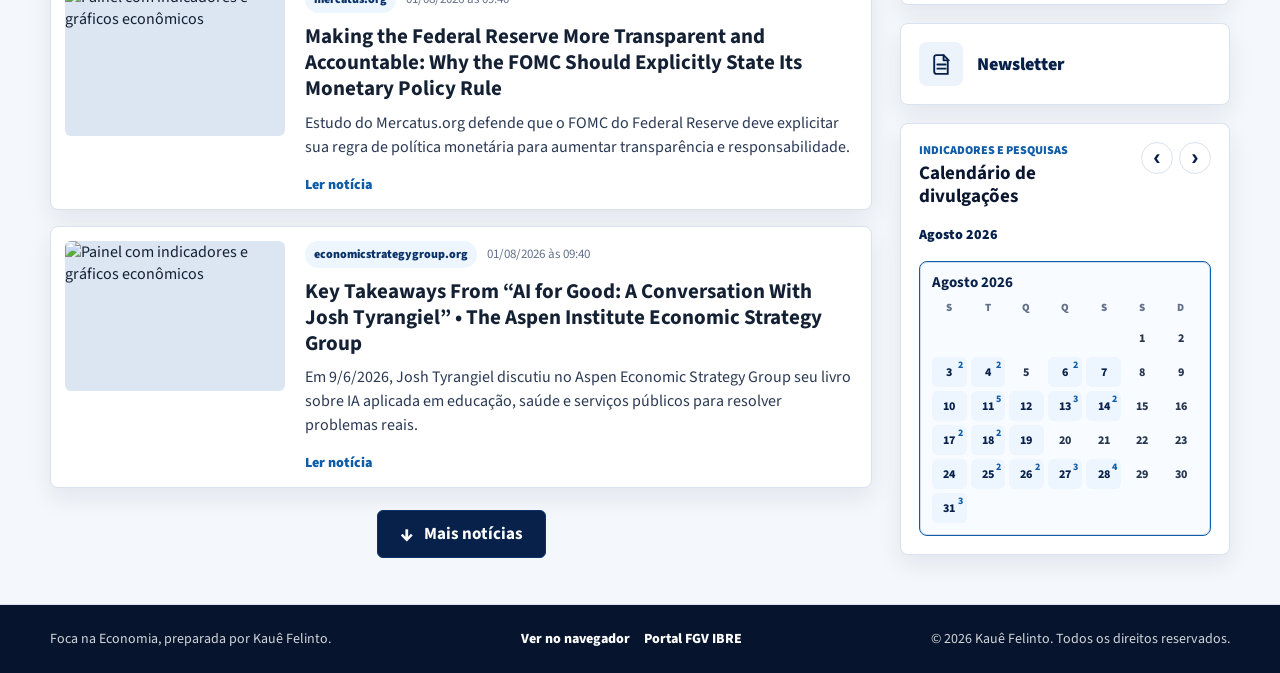
==== commit 0f3d0e96: "Atualiza newsletter" ====
--- a/docs/index.html
+++ b/docs/index.html
@@ -3,7 +3,7 @@
 <head>
     <meta charset="utf-8">
     <meta name="viewport" content="width=device-width, initial-scale=1">
-    <title>Foca na Economia | Edição 6</title>
+    <title>Foca na Economia | Edição 7</title>
     <link rel="stylesheet" href="static/css/newsletter_web.css">
 </head>
 <body>
@@ -21,21 +21,21 @@
                         <svg viewBox="0 0 24 24" focusable="false"><path d="M7 3v3M17 3v3M4.5 9.5h15M6.5 5h11A2.5 2.5 0 0 1 20 7.5v10A2.5 2.5 0 0 1 17.5 20h-11A2.5 2.5 0 0 1 4 17.5v-10A2.5 2.5 0 0 1 6.5 5Z"/></svg>
                     </span>
                     <dt>Data da edição</dt>
-                    <dd>29 de julho de 2026</dd>
+                    <dd>1 de agosto de 2026</dd>
                 </div>
                 <div class="edition-card__item">
                     <span class="edition-card__icon" aria-hidden="true">
                         <svg viewBox="0 0 24 24" focusable="false"><path d="M12 7v5l3 2M21 12a9 9 0 1 1-18 0 9 9 0 0 1 18 0Z"/></svg>
                     </span>
                     <dt>Atualização</dt>
-                    <dd>09:44</dd>
+                    <dd>09:40</dd>
                 </div>
                 <div class="edition-card__item">
                     <span class="edition-card__icon" aria-hidden="true">
                         <svg viewBox="0 0 24 24" focusable="false"><path d="M8 4h6l4 4v12H8A2 2 0 0 1 6 18V6A2 2 0 0 1 8 4Z"/><path d="M14 4v5h5M9 13h6M9 16h6"/></svg>
                     </span>
                     <dt>Edição</dt>
-                    <dd>Nº 6</dd>
+                    <dd>Nº 7</dd>
                 </div>
             </dl>
         </div>
@@ -47,30 +47,30 @@
                 <h2 id="indicadores-title" class="sr-only">Indicadores econômicos</h2>
                 <div class="indicator-track">
                     
-                    <article class="indicator indicator--queda">
+                    <article class="indicator indicator--alta">
                         <h3>Dólar</h3>
-                        <p class="indicator__value">R$ 5,13</p>
-                        <p class="indicator__change">-0,11%</p>
-                        
-                        <p class="indicator__date">Atualizado às 09:45</p>
+                        <p class="indicator__value">R$ 5,07</p>
+                        <p class="indicator__change">+0,02%</p>
+                        
+                        <p class="indicator__date">Atualizado às 17:59</p>
                         
                     </article>
                     
                     <article class="indicator indicator--alta">
                         <h3>Ibovespa</h3>
-                        <p class="indicator__value">176.565 pts</p>
-                        <p class="indicator__change">+0,70%</p>
-                        
-                        <p class="indicator__date">Atualizado às 09:49</p>
+                        <p class="indicator__value">177.999 pts</p>
+                        <p class="indicator__change">+0,47%</p>
+                        
+                        <p class="indicator__date">Atualizado às 09:45</p>
                         
                     </article>
                     
-                    <article class="indicator indicator--alta">
+                    <article class="indicator indicator--queda">
                         <h3>Bitcoin</h3>
-                        <p class="indicator__value">R$ 330.587</p>
-                        <p class="indicator__change">+1,44%</p>
-                        
-                        <p class="indicator__date">Atualizado às 09:36</p>
+                        <p class="indicator__value">R$ 322.231</p>
+                        <p class="indicator__change">-0,67%</p>
+                        
+                        <p class="indicator__date">Atualizado às 09:44</p>
                         
                     </article>
                     
@@ -94,19 +94,19 @@
                     
                     <article class="indicator indicator--alta">
                         <h3>INCC-M</h3>
-                        <p class="indicator__value">6,70%</p>
-                        <p class="indicator__change">Mensal: +0,85%</p>
-                        
-                        <p class="indicator__date">Ref.: junho/2026</p>
+                        <p class="indicator__value">6,40%</p>
+                        <p class="indicator__change">Mensal: +0,62%</p>
+                        
+                        <p class="indicator__date">Ref.: julho/2026</p>
                         
                     </article>
                     
                     <article class="indicator indicator--queda">
                         <h3>IGP-M</h3>
-                        <p class="indicator__value">3,18%</p>
-                        <p class="indicator__change">Mensal: -0,50%</p>
-                        
-                        <p class="indicator__date">Ref.: junho/2026</p>
+                        <p class="indicator__value">2,77%</p>
+                        <p class="indicator__change">Mensal: -1,16%</p>
+                        
+                        <p class="indicator__date">Ref.: julho/2026</p>
                         
                     </article>
                     
@@ -129,8 +129,8 @@
                         
                     </div>
                     <div class="highlight-card__content">
-                        <span>PIB da China no 2º trimestre de 2026</span>
-                        <p>PIB da China cresceu 4,3% no 2º tri, abaixo da meta oficial de 4,5-5%, devido à demanda fraca e menor investimento, reduzindo crescimento em relação ao 1º tri.</p>
+                        <span>Crescimento Econômico dos EUA em 2026</span>
+                        <p>PIB real dos EUA cresceu 1,5% ao ano no 2º trimestre, metade da média histórica de 3,1%, mantendo ritmo lento nos últimos três trimestres.</p>
                     </div>
                 </article>
                 
@@ -141,8 +141,8 @@
                         
                     </div>
                     <div class="highlight-card__content">
-                        <span>Tarifas dos EUA sobre importações do Canadá</span>
-                        <p>Tarifas de 50% impostas por Trump sobre importações do Canadá, como bebidas alcoólicas e laticínios, devem elevar preços ao consumidor nos EUA em 30 dias.</p>
+                        <span>Regra Federal de Vistos Estudantis F-1 nos...</span>
+                        <p>Nova regra do Departamento de Segurança dos EUA elimina &#34;duração do status&#34; para vistos F-1, afetando estudantes internacionais e autorizações de permanência.</p>
                     </div>
                 </article>
                 
@@ -153,8 +153,8 @@
                         
                     </div>
                     <div class="highlight-card__content">
-                        <span>Crise financeira da Previdência Social dos...</span>
-                        <p>Fundo fiduciário da Previdência Social dos EUA não possui ativos reais, ameaçando benefícios futuros dos segurados, segundo análise do cato.org.</p>
+                        <span>Mercado de Ações Canadense em 2026</span>
+                        <p>Mercado de ações do Canadá encolheu, impactando investidores e crescimento econômico futuro, segundo estudo do Fraser Institute.</p>
                     </div>
                 </article>
                 
@@ -181,7 +181,7 @@
                         <div class="news-item__body">
                             <div class="news-item__meta">
                                 <span class="topic-badge">cepr.org</span>
-                                <time datetime="2026-07-29T09:44">29/07/2026 às 09:44</time>
+                                <time datetime="2026-08-01T09:40">01/08/2026 às 09:40</time>
                             </div>
                             <h3>
                                 <a href="https://cepr.org/publications/covid-economics-papers" target="_blank" rel="noopener noreferrer">Covid Economics Papers</a>
@@ -192,9 +192,9 @@
                     </article>
                     
                     <article class="news-item">
-                        <a class="news-item__image-link" href="https://www.brookings.edu/articles/data-center-moratoriums-are-not-a-substitute-for-oversight/" target="_blank" rel="noopener noreferrer" aria-label="Abrir notícia: Data center moratoriums are not a substitute for oversight | Brookings">
+                        <a class="news-item__image-link" href="https://www.brookings.edu/articles/tracking-work-permit-applications-among-eligible-immigrants/" target="_blank" rel="noopener noreferrer" aria-label="Abrir notícia: Tracking work permit applications among eligible immigrants | Brookings">
                             <img
-    src="https://www.brookings.edu/wp-content/uploads/2026/07/GettyImages-2286058558-1.jpg"
+    src="https://www.brookings.edu/wp-content/uploads/2025/03/20250313_THP_WorkPermits_shutterstock_766296448.png?quality=50&amp;w=500"
     alt="Imagem da notícia em brookings.edu"
     onerror="this.onerror=null;this.src='https://images.unsplash.com/photo-1551288049-bebda4e38f71?auto=format&amp;fit=crop&amp;w=720&amp;q=80';this.alt='Painel com indicadores e gráficos econômicos';">
                         </a>
@@ -202,20 +202,20 @@
                         <div class="news-item__body">
                             <div class="news-item__meta">
                                 <span class="topic-badge">brookings.edu</span>
-                                <time datetime="2026-07-29T09:44">29/07/2026 às 09:44</time>
+                                <time datetime="2026-08-01T09:40">01/08/2026 às 09:40</time>
                             </div>
                             <h3>
-                                <a href="https://www.brookings.edu/articles/data-center-moratoriums-are-not-a-substitute-for-oversight/" target="_blank" rel="noopener noreferrer">Data center moratoriums are not a substitute for oversight | Brookings</a>
+                                <a href="https://www.brookings.edu/articles/tracking-work-permit-applications-among-eligible-immigrants/" target="_blank" rel="noopener noreferrer">Tracking work permit applications among eligible immigrants | Brookings</a>
                             </h3>
-                            <p>Moratórias em data centers crescem, mas especialistas alertam que é preciso fiscalização rigorosa para responsabilizar empresas, segundo Brookings.</p>
-                            <a class="text-link" href="https://www.brookings.edu/articles/data-center-moratoriums-are-not-a-substitute-for-oversight/" target="_blank" rel="noopener noreferrer">Ler notícia</a>
+                            <p>Estudo da Brookings analisa pedidos de autorização de trabalho entre imigrantes elegíveis para entender impacto na oferta de mão de obra.</p>
+                            <a class="text-link" href="https://www.brookings.edu/articles/tracking-work-permit-applications-among-eligible-immigrants/" target="_blank" rel="noopener noreferrer">Ler notícia</a>
                         </div>
                     </article>
                     
                     <article class="news-item">
-                        <a class="news-item__image-link" href="https://blogs.worldbank.org/en/impactevaluations/creating-jobs-through-a-business-plan-competition--does-it-matte" target="_blank" rel="noopener noreferrer" aria-label="Abrir notícia: Creating Jobs Through a Business Plan Competition: Does it matter how entrepreneurs are selected and how much funding they are given?">
+                        <a class="news-item__image-link" href="https://blogs.worldbank.org/en/impactevaluations/weekly-links-july-31--ai-use-in-journal-submissions-and-refereei" target="_blank" rel="noopener noreferrer" aria-label="Abrir notícia: Weekly links July 31: AI use in journal submissions and refereeing, what makes a top paper, lessons from the world, and more…">
                             <img
-    src="https://s7d1.scene7.com/is/image/wbcollab/img_8979_small_twitter-103?qlt=90&amp;hei=630&amp;wid=1200&amp;fit=hfit"
+    src="https://s7d1.scene7.com/is/image/wbcollab/img_6802_small-330?qlt=90&amp;hei=630&amp;wid=1200&amp;fit=hfit"
     alt="Imagem da notícia em blogs.worldbank.org"
     onerror="this.onerror=null;this.src='https://images.unsplash.com/photo-1551288049-bebda4e38f71?auto=format&amp;fit=crop&amp;w=720&amp;q=80';this.alt='Painel com indicadores e gráficos econômicos';">
                         </a>
@@ -223,18 +223,18 @@
                         <div class="news-item__body">
                             <div class="news-item__meta">
                                 <span class="topic-badge">blogs.worldbank.org</span>
-                                <time datetime="2026-07-29T09:44">29/07/2026 às 09:44</time>
+                                <time datetime="2026-08-01T09:40">01/08/2026 às 09:40</time>
                             </div>
                             <h3>
-                                <a href="https://blogs.worldbank.org/en/impactevaluations/creating-jobs-through-a-business-plan-competition--does-it-matte" target="_blank" rel="noopener noreferrer">Creating Jobs Through a Business Plan Competition: Does it matter how entrepreneurs are selected and how much funding they are given?</a>
+                                <a href="https://blogs.worldbank.org/en/impactevaluations/weekly-links-july-31--ai-use-in-journal-submissions-and-refereei" target="_blank" rel="noopener noreferrer">Weekly links July 31: AI use in journal submissions and refereeing, what makes a top paper, lessons from the world, and more…</a>
                             </h3>
-                            <p>, 232 million (95%) are own-account businesses consisting of only the owner, and a further 7.7 million (3.1%) have fewer than five employees. A key policy objective is to increase the...</p>
-                            <a class="text-link" href="https://blogs.worldbank.org/en/impactevaluations/creating-jobs-through-a-business-plan-competition--does-it-matte" target="_blank" rel="noopener noreferrer">Ler notícia</a>
+                            <p>Desde o lançamento do ChatGPT, o jornal Organization Science recebeu mais submissões, com 25% dos artigos majoritariamente escritos por IA, que apresentam menor qualidade e maior rejeição.</p>
+                            <a class="text-link" href="https://blogs.worldbank.org/en/impactevaluations/weekly-links-july-31--ai-use-in-journal-submissions-and-refereei" target="_blank" rel="noopener noreferrer">Ler notícia</a>
                         </div>
                     </article>
                     
                     <article class="news-item">
-                        <a class="news-item__image-link" href="https://www.mercatus.org/research/policy-briefs/making-monetary-policy-transparent" target="_blank" rel="noopener noreferrer" aria-label="Abrir notícia: Making Monetary Policy Transparent">
+                        <a class="news-item__image-link" href="https://www.mercatus.org/research/policy-briefs/making-federal-reserve-more-transparent-and-accountable-why-fomc-should" target="_blank" rel="noopener noreferrer" aria-label="Abrir notícia: Making the Federal Reserve More Transparent and Accountable: Why the FOMC Should Explicitly State Its Monetary Policy Rule">
                             <img
     src="https://images.unsplash.com/photo-1551288049-bebda4e38f71?auto=format&amp;fit=crop&amp;w=720&amp;q=80"
     alt="Painel com indicadores e gráficos econômicos"
@@ -244,13 +244,13 @@
                         <div class="news-item__body">
                             <div class="news-item__meta">
                                 <span class="topic-badge">mercatus.org</span>
-                                <time datetime="2026-07-29T09:44">29/07/2026 às 09:44</time>
+                                <time datetime="2026-08-01T09:40">01/08/2026 às 09:40</time>
                             </div>
                             <h3>
-                                <a href="https://www.mercatus.org/research/policy-briefs/making-monetary-policy-transparent" target="_blank" rel="noopener noreferrer">Making Monetary Policy Transparent</a>
+                                <a href="https://www.mercatus.org/research/policy-briefs/making-federal-reserve-more-transparent-and-accountable-why-fomc-should" target="_blank" rel="noopener noreferrer">Making the Federal Reserve More Transparent and Accountable: Why the FOMC Should Explicitly State Its Monetary Policy Rule</a>
                             </h3>
-                            <p>O artigo discute a importância da transparência na política monetária para melhorar a comunicação do banco central e aumentar a eficácia das decisões econômicas.</p>
-                            <a class="text-link" href="https://www.mercatus.org/research/policy-briefs/making-monetary-policy-transparent" target="_blank" rel="noopener noreferrer">Ler notícia</a>
+                            <p>Estudo do Mercatus.org defende que o FOMC do Federal Reserve deve explicitar sua regra de política monetária para aumentar transparência e responsabilidade.</p>
+                            <a class="text-link" href="https://www.mercatus.org/research/policy-briefs/making-federal-reserve-more-transparent-and-accountable-why-fomc-should" target="_blank" rel="noopener noreferrer">Ler notícia</a>
                         </div>
                     </article>
                     
@@ -265,7 +265,7 @@
                         <div class="news-item__body">
                             <div class="news-item__meta">
                                 <span class="topic-badge">economicstrategygroup.org</span>
-                                <time datetime="2026-07-29T09:44">29/07/2026 às 09:44</time>
+                                <time datetime="2026-08-01T09:40">01/08/2026 às 09:40</time>
                             </div>
                             <h3>
                                 <a href="https://www.economicstrategygroup.org/publication/key-takeaways-from-ai-for-good-a-conversation-with-josh-tyrangiel/" target="_blank" rel="noopener noreferrer">Key Takeaways From “AI for Good: A Conversation With Josh Tyrangiel” • The Aspen Institute Economic Strategy Group</a>
@@ -360,15 +360,15 @@
                     <ul>
                         
                         <li>
-                            <a href="https://blogdoibre.fgv.br/posts/conversa-com-o-ministro-renato-janine-ribeiro" target="_blank" rel="noopener noreferrer">Conversa com o ministro Renato Janine Ribeiro</a>
+                            <a href="https://blogdoibre.fgv.br/posts/tres-meses-do-desenrola-20-o-que-os-numeros-ja-mostram" target="_blank" rel="noopener noreferrer">Três meses do Desenrola 2.0: o que os números já mostram</a>
                         </li>
                         
                         <li>
-                            <a href="https://blogdoibre.fgv.br/posts/mefa-e-resultado-primario-2o-trimestre-de-2026" target="_blank" rel="noopener noreferrer">MEFA e resultado primário – 2º trimestre de 2026</a>
+                            <a href="https://blogdoibre.fgv.br/posts/orcamento-publico-e-comissoes-de-produtividade" target="_blank" rel="noopener noreferrer">Orçamento público e comissões de produtividade</a>
                         </li>
                         
                         <li>
-                            <a href="https://blogdoibre.fgv.br/posts/desempenho-do-pib-da-regiao-sul-ate-o-1o-trimestre-de-2026" target="_blank" rel="noopener noreferrer">Desempenho do PIB da região Sul até o 1º trimestre de 2026</a>
+                            <a href="https://blogdoibre.fgv.br/posts/acesso-ao-saneamento-basico-no-brasil-universalizacao-do-norte-e-universalizacao-do-sul" target="_blank" rel="noopener noreferrer">Acesso ao saneamento básico no Brasil: a universalização do Norte e a universalização do Sul</a>
                         </li>
                         
                     </ul>
@@ -412,299 +412,7 @@
 
                     <div class="release-calendar__months" data-calendar data-active-month="1">
                         
-                        <article class="release-month" data-calendar-month data-month-index="0" data-month-name="Junho 2026" hidden>
-                            <h3>Junho 2026</h3>
-                            <div class="release-month__weekdays" aria-hidden="true">
-                                
-                                <span>S</span>
-                                
-                                <span>T</span>
-                                
-                                <span>Q</span>
-                                
-                                <span>Q</span>
-                                
-                                <span>S</span>
-                                
-                                <span>S</span>
-                                
-                                <span>D</span>
-                                
-                            </div>
-                            <div class="release-month__grid">
-                                
-                                    
-                                    
-                                    <span class="release-day release-day--event" title="FGV: IPC-S – 4ª quadrissemana - referência mai/26
-FGV: Índice de Confiança Empresarial (ICE) - referência mai/26" aria-label="2026-06-01: FGV: IPC-S – 4ª quadrissemana - referência mai/26
-FGV: Índice de Confiança Empresarial (ICE) - referência mai/26">
-                                        <span>1</span>
-                                        
-                                        <em aria-hidden="true">2</em>
-                                        
-                                    </span>
-                                    
-                                    
-                                    
-                                    <span class="release-day release-day--event" title="FGV: IPC-S Capitais – 4ª quadrissemana - referência mai/26" aria-label="2026-06-02: FGV: IPC-S Capitais – 4ª quadrissemana - referência mai/26">
-                                        <span>2</span>
-                                        
-                                    </span>
-                                    
-                                    
-                                    
-                                    <span class="release-day">
-                                        <span>3</span>
-                                    </span>
-                                    
-                                    
-                                    
-                                    <span class="release-day">
-                                        <span>4</span>
-                                    </span>
-                                    
-                                    
-                                    
-                                    <span class="release-day">
-                                        <span>5</span>
-                                    </span>
-                                    
-                                    
-                                    
-                                    <span class="release-day">
-                                        <span>6</span>
-                                    </span>
-                                    
-                                    
-                                    
-                                    <span class="release-day">
-                                        <span>7</span>
-                                    </span>
-                                    
-                                    
-                                
-                                    
-                                    
-                                    <span class="release-day release-day--event" title="FGV: IPC-S 1ª quadrissemana - referência jun/26
-FGV: Síntese das Sondagens - referência mai/26" aria-label="2026-06-08: FGV: IPC-S 1ª quadrissemana - referência jun/26
-FGV: Síntese das Sondagens - referência mai/26">
-                                        <span>8</span>
-                                        
-                                        <em aria-hidden="true">2</em>
-                                        
-                                    </span>
-                                    
-                                    
-                                    
-                                    <span class="release-day release-day--event" title="FGV: IGP-DI - referência mai/26
-FGV: IPC-S Capitais – 1ª quadrissemana - referência jun/26" aria-label="2026-06-09: FGV: IGP-DI - referência mai/26
-FGV: IPC-S Capitais – 1ª quadrissemana - referência jun/26">
-                                        <span>9</span>
-                                        
-                                        <em aria-hidden="true">2</em>
-                                        
-                                    </span>
-                                    
-                                    
-                                    
-                                    <span class="release-day release-day--event" title="FGV: Barômetros Econômicos Globais - referência jun/26
-FGV: Índice de Variação de Aluguéis Residenciais (IVAR) - referência mai/26" aria-label="2026-06-10: FGV: Barômetros Econômicos Globais - referência jun/26
-FGV: Índice de Variação de Aluguéis Residenciais (IVAR) - referência mai/26">
-                                        <span>10</span>
-                                        
-                                        <em aria-hidden="true">2</em>
-                                        
-                                    </span>
-                                    
-                                    
-                                    
-                                    <span class="release-day release-day--event" title="FGV: Sondagem Econômica do 1º tri de 2026 (Sondagem da América Latina) - referência jun/26" aria-label="2026-06-11: FGV: Sondagem Econômica do 1º tri de 2026 (Sondagem da América Latina) - referência jun/26">
-                                        <span>11</span>
-                                        
-                                    </span>
-                                    
-                                    
-                                    
-                                    <span class="release-day">
-                                        <span>12</span>
-                                    </span>
-                                    
-                                    
-                                    
-                                    <span class="release-day">
-                                        <span>13</span>
-                                    </span>
-                                    
-                                    
-                                    
-                                    <span class="release-day">
-                                        <span>14</span>
-                                    </span>
-                                    
-                                    
-                                
-                                    
-                                    
-                                    <span class="release-day release-day--event" title="FGV: Sondagem do Mercado de Trabalho - referência jun/26" aria-label="2026-06-15: FGV: Sondagem do Mercado de Trabalho - referência jun/26">
-                                        <span>15</span>
-                                        
-                                    </span>
-                                    
-                                    
-                                    
-                                    <span class="release-day release-day--event" title="FGV: ICOMEX - referência mai/26
-FGV: IPC-S – 2ª quadrissemana - referência jun/26" aria-label="2026-06-16: FGV: ICOMEX - referência mai/26
-FGV: IPC-S – 2ª quadrissemana - referência jun/26">
-                                        <span>16</span>
-                                        
-                                        <em aria-hidden="true">2</em>
-                                        
-                                    </span>
-                                    
-                                    
-                                    
-                                    <span class="release-day release-day--event" title="FGV: IGP-10 - referência jun/26
-FGV: IPC-S Capitais – 2ª quadrissemana - referência jun/26" aria-label="2026-06-17: FGV: IGP-10 - referência jun/26
-FGV: IPC-S Capitais – 2ª quadrissemana - referência jun/26">
-                                        <span>17</span>
-                                        
-                                        <em aria-hidden="true">2</em>
-                                        
-                                    </span>
-                                    
-                                    
-                                    
-                                    <span class="release-day release-day--event" title="FGV: Monitor do PIB - referência abr/26" aria-label="2026-06-18: FGV: Monitor do PIB - referência abr/26">
-                                        <span>18</span>
-                                        
-                                    </span>
-                                    
-                                    
-                                    
-                                    <span class="release-day">
-                                        <span>19</span>
-                                    </span>
-                                    
-                                    
-                                    
-                                    <span class="release-day">
-                                        <span>20</span>
-                                    </span>
-                                    
-                                    
-                                    
-                                    <span class="release-day">
-                                        <span>21</span>
-                                    </span>
-                                    
-                                    
-                                
-                                    
-                                    
-                                    <span class="release-day">
-                                        <span>22</span>
-                                    </span>
-                                    
-                                    
-                                    
-                                    <span class="release-day release-day--event" title="FGV: IPC-S – 3ª quadrissemana - referência jun/26" aria-label="2026-06-23: FGV: IPC-S – 3ª quadrissemana - referência jun/26">
-                                        <span>23</span>
-                                        
-                                    </span>
-                                    
-                                    
-                                    
-                                    <span class="release-day release-day--event" title="FGV: IPC-S Capitais – 3ª quadrissemana - referência jun/26
-FGV: Sondagem do Consumidor - referência jun/26" aria-label="2026-06-24: FGV: IPC-S Capitais – 3ª quadrissemana - referência jun/26
-FGV: Sondagem do Consumidor - referência jun/26">
-                                        <span>24</span>
-                                        
-                                        <em aria-hidden="true">2</em>
-                                        
-                                    </span>
-                                    
-                                    
-                                    
-                                    <span class="release-day release-day--event" title="FGV: INCC-M - referência jun/26" aria-label="2026-06-25: FGV: INCC-M - referência jun/26">
-                                        <span>25</span>
-                                        
-                                    </span>
-                                    
-                                    
-                                    
-                                    <span class="release-day release-day--event" title="FGV: Sondagem da Construção - referência jun/26
-FGV: Sondagem da Indústria - referência jun/26" aria-label="2026-06-26: FGV: Sondagem da Construção - referência jun/26
-FGV: Sondagem da Indústria - referência jun/26">
-                                        <span>26</span>
-                                        
-                                        <em aria-hidden="true">2</em>
-                                        
-                                    </span>
-                                    
-                                    
-                                    
-                                    <span class="release-day">
-                                        <span>27</span>
-                                    </span>
-                                    
-                                    
-                                    
-                                    <span class="release-day">
-                                        <span>28</span>
-                                    </span>
-                                    
-                                    
-                                
-                                    
-                                    
-                                    <span class="release-day release-day--event" title="FGV: IGP-M - referência jun/26
-FGV: Sondagem do Comércio - referência jun/26" aria-label="2026-06-29: FGV: IGP-M - referência jun/26
-FGV: Sondagem do Comércio - referência jun/26">
-                                        <span>29</span>
-                                        
-                                        <em aria-hidden="true">2</em>
-                                        
-                                    </span>
-                                    
-                                    
-                                    
-                                    <span class="release-day release-day--event" title="Novo Caged - competência maio de 2026
-FGV: Indicador de Incerteza da Economia Brasil (IIE-Br) - referência jun/26
-FGV: Sondagem de Serviços - referência jun/26" aria-label="2026-06-30: Novo Caged - competência maio de 2026
-FGV: Indicador de Incerteza da Economia Brasil (IIE-Br) - referência jun/26
-FGV: Sondagem de Serviços - referência jun/26">
-                                        <span>30</span>
-                                        
-                                        <em aria-hidden="true">3</em>
-                                        
-                                    </span>
-                                    
-                                    
-                                    
-                                    <span class="release-day release-day--empty" aria-hidden="true"></span>
-                                    
-                                    
-                                    
-                                    <span class="release-day release-day--empty" aria-hidden="true"></span>
-                                    
-                                    
-                                    
-                                    <span class="release-day release-day--empty" aria-hidden="true"></span>
-                                    
-                                    
-                                    
-                                    <span class="release-day release-day--empty" aria-hidden="true"></span>
-                                    
-                                    
-                                    
-                                    <span class="release-day release-day--empty" aria-hidden="true"></span>
-                                    
-                                    
-                                
-                            </div>
-                        </article>
-                        
-                        <article class="release-month release-month--current" data-calendar-month data-month-index="1" data-month-name="Julho 2026">
+                        <article class="release-month" data-calendar-month data-month-index="0" data-month-name="Julho 2026" hidden>
                             <h3>Julho 2026</h3>
                             <div class="release-month__weekdays" aria-hidden="true">
                                 
@@ -1017,7 +725,7 @@
                             </div>
                         </article>
                         
-                        <article class="release-month" data-calendar-month data-month-index="2" data-month-name="Agosto 2026" hidden>
+                        <article class="release-month release-month--current" data-calendar-month data-month-index="1" data-month-name="Agosto 2026">
                             <h3>Agosto 2026</h3>
                             <div class="release-month__weekdays" aria-hidden="true">
                                 
@@ -1369,7 +1077,7 @@
                             </div>
                         </article>
                         
-                        <article class="release-month" data-calendar-month data-month-index="3" data-month-name="Setembro 2026" hidden>
+                        <article class="release-month" data-calendar-month data-month-index="2" data-month-name="Setembro 2026" hidden>
                             <h3>Setembro 2026</h3>
                             <div class="release-month__weekdays" aria-hidden="true">
                                 
@@ -1693,7 +1401,7 @@
                             </div>
                         </article>
                         
-                        <article class="release-month" data-calendar-month data-month-index="4" data-month-name="Outubro 2026" hidden>
+                        <article class="release-month" data-calendar-month data-month-index="3" data-month-name="Outubro 2026" hidden>
                             <h3>Outubro 2026</h3>
                             <div class="release-month__weekdays" aria-hidden="true">
                                 
@@ -2012,7 +1720,7 @@
                             </div>
                         </article>
                         
-                        <article class="release-month" data-calendar-month data-month-index="5" data-month-name="Novembro 2026" hidden>
+                        <article class="release-month" data-calendar-month data-month-index="4" data-month-name="Novembro 2026" hidden>
                             <h3>Novembro 2026</h3>
                             <div class="release-month__weekdays" aria-hidden="true">
                                 
@@ -2363,7 +2071,7 @@
                             </div>
                         </article>
                         
-                        <article class="release-month" data-calendar-month data-month-index="6" data-month-name="Dezembro 2026" hidden>
+                        <article class="release-month" data-calendar-month data-month-index="5" data-month-name="Dezembro 2026" hidden>
                             <h3>Dezembro 2026</h3>
                             <div class="release-month__weekdays" aria-hidden="true">
                                 
@@ -2682,7 +2390,7 @@
                             </div>
                         </article>
                         
-                        <article class="release-month" data-calendar-month data-month-index="7" data-month-name="Janeiro 2027" hidden>
+                        <article class="release-month" data-calendar-month data-month-index="6" data-month-name="Janeiro 2027" hidden>
                             <h3>Janeiro 2027</h3>
                             <div class="release-month__weekdays" aria-hidden="true">
                                 
@@ -2972,7 +2680,7 @@
                             </div>
                         </article>
                         
-                        <article class="release-month" data-calendar-month data-month-index="8" data-month-name="Fevereiro 2027" hidden>
+                        <article class="release-month" data-calendar-month data-month-index="7" data-month-name="Fevereiro 2027" hidden>
                             <h3>Fevereiro 2027</h3>
                             <div class="release-month__weekdays" aria-hidden="true">
                                 
@@ -3220,7 +2928,7 @@
                             </div>
                         </article>
                         
-                        <article class="release-month" data-calendar-month data-month-index="9" data-month-name="Março 2027" hidden>
+                        <article class="release-month" data-calendar-month data-month-index="8" data-month-name="Março 2027" hidden>
                             <h3>Março 2027</h3>
                             <div class="release-month__weekdays" aria-hidden="true">
                                 
@@ -3456,7 +3164,7 @@
                             </div>
                         </article>
                         
-                        <article class="release-month" data-calendar-month data-month-index="10" data-month-name="Abril 2027" hidden>
+                        <article class="release-month" data-calendar-month data-month-index="9" data-month-name="Abril 2027" hidden>
                             <h3>Abril 2027</h3>
                             <div class="release-month__weekdays" aria-hidden="true">
                                 
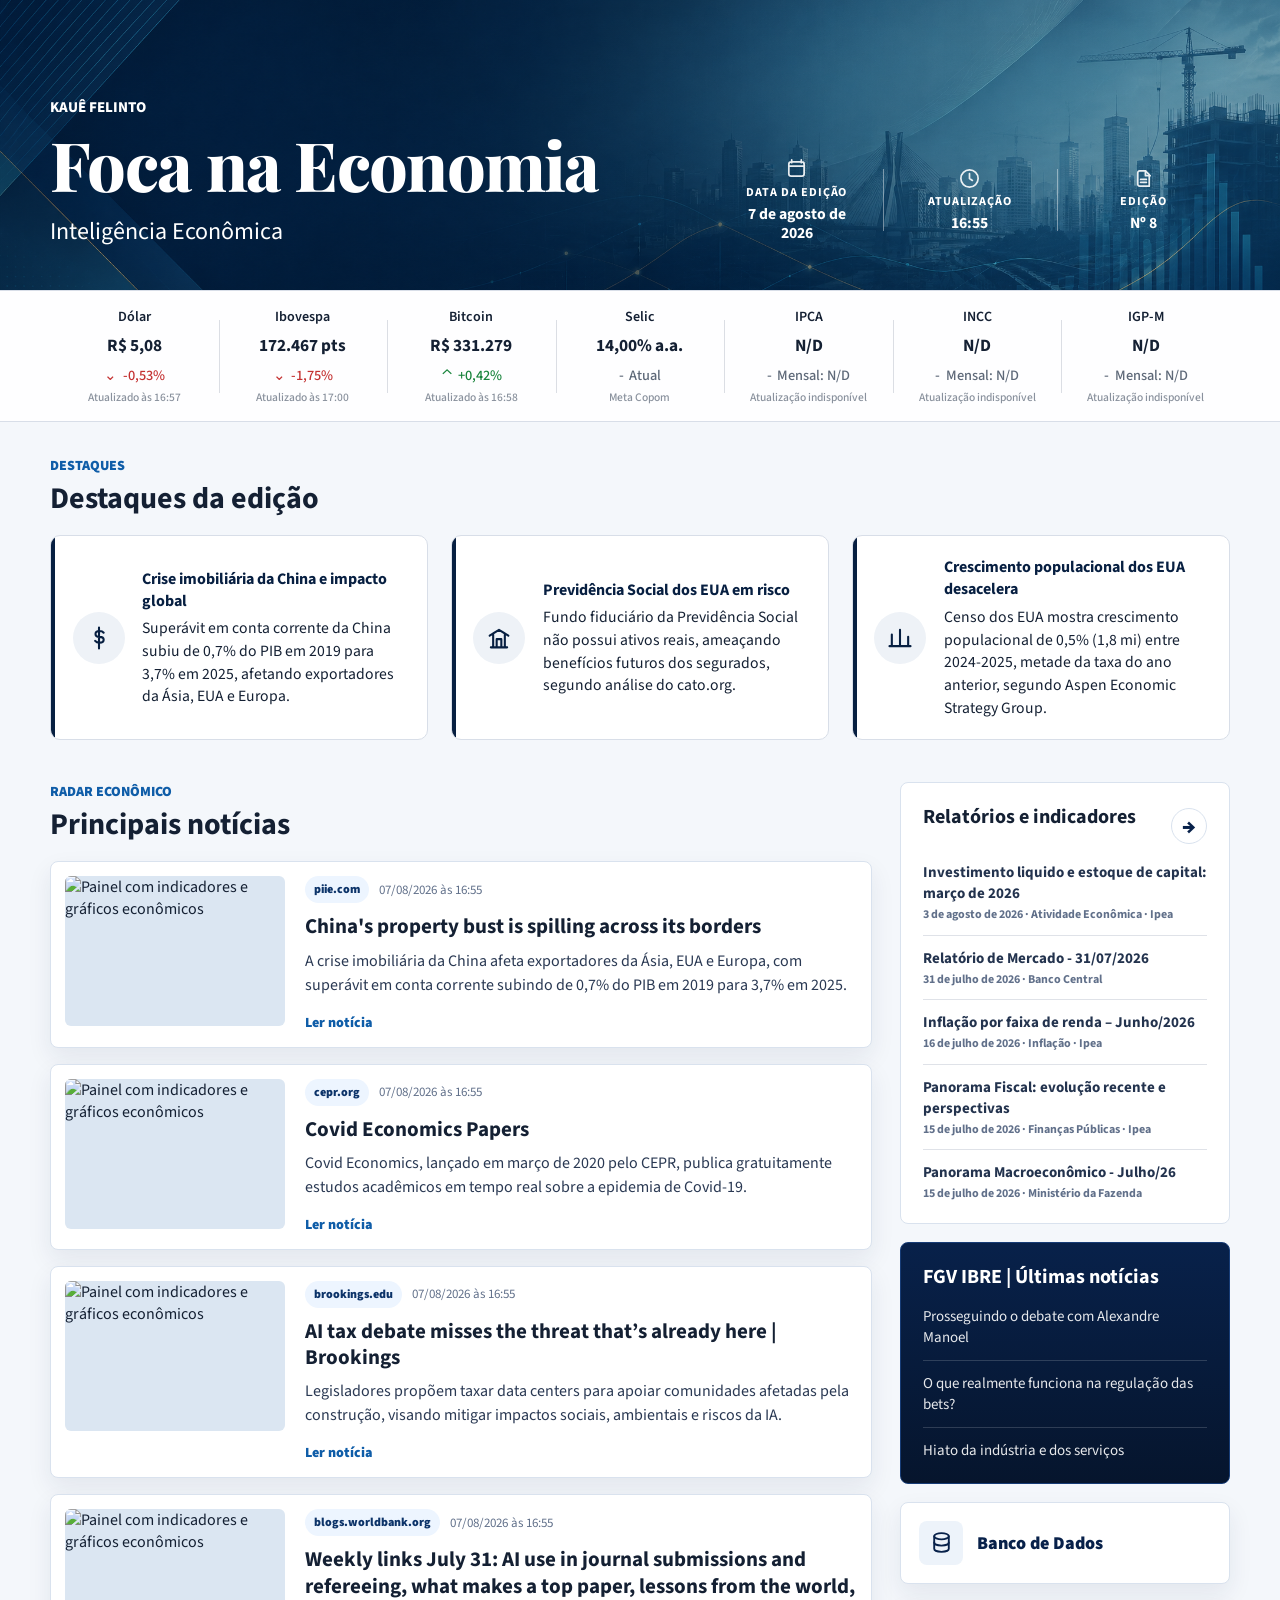
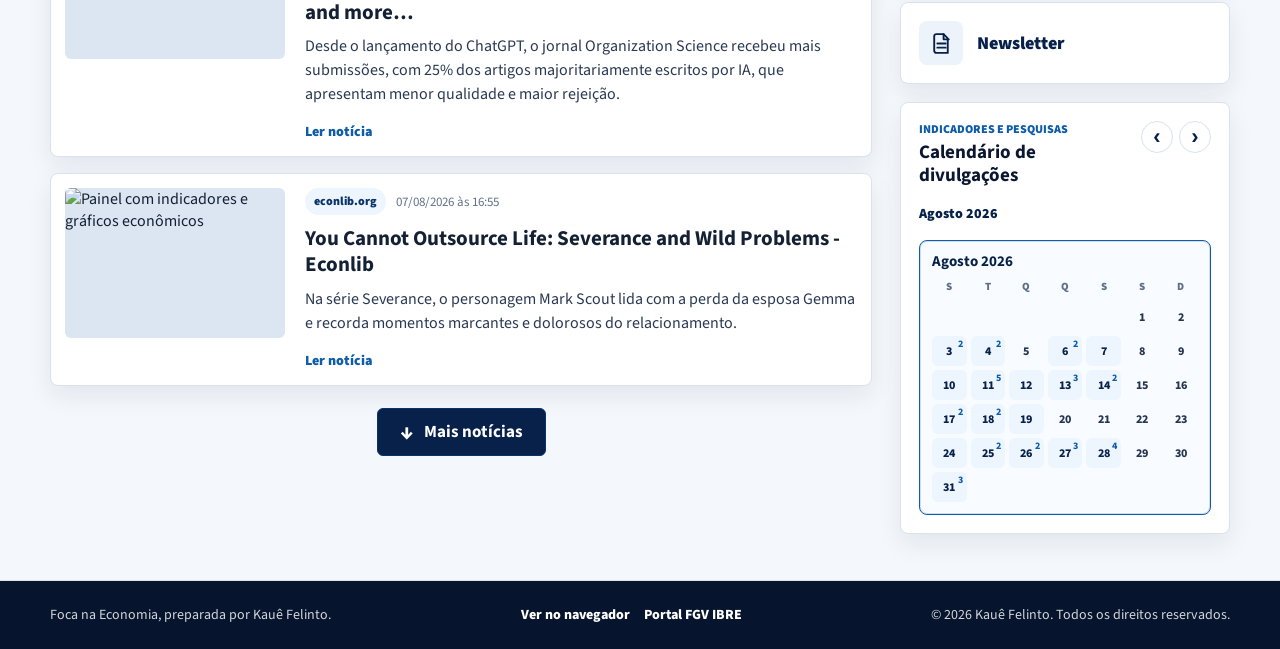
==== commit c9620d2e: "Atualiza newsletter" ====
--- a/docs/index.html
+++ b/docs/index.html
@@ -3,7 +3,7 @@
 <head>
     <meta charset="utf-8">
     <meta name="viewport" content="width=device-width, initial-scale=1">
-    <title>Foca na Economia | Edição 7</title>
+    <title>Foca na Economia | Edição 8</title>
     <link rel="stylesheet" href="static/css/newsletter_web.css">
 </head>
 <body>
@@ -21,21 +21,21 @@
                         <svg viewBox="0 0 24 24" focusable="false"><path d="M7 3v3M17 3v3M4.5 9.5h15M6.5 5h11A2.5 2.5 0 0 1 20 7.5v10A2.5 2.5 0 0 1 17.5 20h-11A2.5 2.5 0 0 1 4 17.5v-10A2.5 2.5 0 0 1 6.5 5Z"/></svg>
                     </span>
                     <dt>Data da edição</dt>
-                    <dd>1 de agosto de 2026</dd>
+                    <dd>7 de agosto de 2026</dd>
                 </div>
                 <div class="edition-card__item">
                     <span class="edition-card__icon" aria-hidden="true">
                         <svg viewBox="0 0 24 24" focusable="false"><path d="M12 7v5l3 2M21 12a9 9 0 1 1-18 0 9 9 0 0 1 18 0Z"/></svg>
                     </span>
                     <dt>Atualização</dt>
-                    <dd>09:40</dd>
+                    <dd>16:55</dd>
                 </div>
                 <div class="edition-card__item">
                     <span class="edition-card__icon" aria-hidden="true">
                         <svg viewBox="0 0 24 24" focusable="false"><path d="M8 4h6l4 4v12H8A2 2 0 0 1 6 18V6A2 2 0 0 1 8 4Z"/><path d="M14 4v5h5M9 13h6M9 16h6"/></svg>
                     </span>
                     <dt>Edição</dt>
-                    <dd>Nº 7</dd>
+                    <dd>Nº 8</dd>
                 </div>
             </dl>
         </div>
@@ -47,66 +47,66 @@
                 <h2 id="indicadores-title" class="sr-only">Indicadores econômicos</h2>
                 <div class="indicator-track">
                     
-                    <article class="indicator indicator--alta">
+                    <article class="indicator indicator--queda">
                         <h3>Dólar</h3>
-                        <p class="indicator__value">R$ 5,07</p>
-                        <p class="indicator__change">+0,02%</p>
-                        
-                        <p class="indicator__date">Atualizado às 17:59</p>
+                        <p class="indicator__value">R$ 5,08</p>
+                        <p class="indicator__change">-0,53%</p>
+                        
+                        <p class="indicator__date">Atualizado às 16:57</p>
+                        
+                    </article>
+                    
+                    <article class="indicator indicator--queda">
+                        <h3>Ibovespa</h3>
+                        <p class="indicator__value">172.467 pts</p>
+                        <p class="indicator__change">-1,75%</p>
+                        
+                        <p class="indicator__date">Atualizado às 17:00</p>
                         
                     </article>
                     
                     <article class="indicator indicator--alta">
-                        <h3>Ibovespa</h3>
-                        <p class="indicator__value">177.999 pts</p>
-                        <p class="indicator__change">+0,47%</p>
-                        
-                        <p class="indicator__date">Atualizado às 09:45</p>
-                        
-                    </article>
-                    
-                    <article class="indicator indicator--queda">
                         <h3>Bitcoin</h3>
-                        <p class="indicator__value">R$ 322.231</p>
-                        <p class="indicator__change">-0,67%</p>
-                        
-                        <p class="indicator__date">Atualizado às 09:44</p>
+                        <p class="indicator__value">R$ 331.279</p>
+                        <p class="indicator__change">+0,42%</p>
+                        
+                        <p class="indicator__date">Atualizado às 16:58</p>
                         
                     </article>
                     
                     <article class="indicator indicator--neutra">
                         <h3>Selic</h3>
-                        <p class="indicator__value">14,25% a.a.</p>
+                        <p class="indicator__value">14,00% a.a.</p>
                         <p class="indicator__change">Atual</p>
                         
                         <p class="indicator__date">Meta Copom</p>
                         
                     </article>
                     
-                    <article class="indicator indicator--alta">
+                    <article class="indicator indicator--neutra">
                         <h3>IPCA</h3>
-                        <p class="indicator__value">4,64%</p>
-                        <p class="indicator__change">Mensal: +0,16%</p>
-                        
-                        <p class="indicator__date">Ref.: junho/2026</p>
+                        <p class="indicator__value">N/D</p>
+                        <p class="indicator__change">Mensal: N/D</p>
+                        
+                        <p class="indicator__date">Atualização indisponível</p>
                         
                     </article>
                     
-                    <article class="indicator indicator--alta">
-                        <h3>INCC-M</h3>
-                        <p class="indicator__value">6,40%</p>
-                        <p class="indicator__change">Mensal: +0,62%</p>
-                        
-                        <p class="indicator__date">Ref.: julho/2026</p>
+                    <article class="indicator indicator--neutra">
+                        <h3>INCC</h3>
+                        <p class="indicator__value">N/D</p>
+                        <p class="indicator__change">Mensal: N/D</p>
+                        
+                        <p class="indicator__date">Atualização indisponível</p>
                         
                     </article>
                     
-                    <article class="indicator indicator--queda">
+                    <article class="indicator indicator--neutra">
                         <h3>IGP-M</h3>
-                        <p class="indicator__value">2,77%</p>
-                        <p class="indicator__change">Mensal: -1,16%</p>
-                        
-                        <p class="indicator__date">Ref.: julho/2026</p>
+                        <p class="indicator__value">N/D</p>
+                        <p class="indicator__change">Mensal: N/D</p>
+                        
+                        <p class="indicator__date">Atualização indisponível</p>
                         
                     </article>
                     
@@ -129,8 +129,8 @@
                         
                     </div>
                     <div class="highlight-card__content">
-                        <span>Crescimento Econômico dos EUA em 2026</span>
-                        <p>PIB real dos EUA cresceu 1,5% ao ano no 2º trimestre, metade da média histórica de 3,1%, mantendo ritmo lento nos últimos três trimestres.</p>
+                        <span>Crise imobiliária da China e impacto global</span>
+                        <p>Superávit em conta corrente da China subiu de 0,7% do PIB em 2019 para 3,7% em 2025, afetando exportadores da Ásia, EUA e Europa.</p>
                     </div>
                 </article>
                 
@@ -141,8 +141,8 @@
                         
                     </div>
                     <div class="highlight-card__content">
-                        <span>Regra Federal de Vistos Estudantis F-1 nos...</span>
-                        <p>Nova regra do Departamento de Segurança dos EUA elimina &#34;duração do status&#34; para vistos F-1, afetando estudantes internacionais e autorizações de permanência.</p>
+                        <span>Previdência Social dos EUA em risco</span>
+                        <p>Fundo fiduciário da Previdência Social não possui ativos reais, ameaçando benefícios futuros dos segurados, segundo análise do cato.org.</p>
                     </div>
                 </article>
                 
@@ -153,8 +153,8 @@
                         
                     </div>
                     <div class="highlight-card__content">
-                        <span>Mercado de Ações Canadense em 2026</span>
-                        <p>Mercado de ações do Canadá encolheu, impactando investidores e crescimento econômico futuro, segundo estudo do Fraser Institute.</p>
+                        <span>Crescimento populacional dos EUA desacelera</span>
+                        <p>Censo dos EUA mostra crescimento populacional de 0,5% (1,8 mi) entre 2024-2025, metade da taxa do ano anterior, segundo Aspen Economic Strategy Group.</p>
                     </div>
                 </article>
                 
@@ -171,6 +171,27 @@
                 <div class="news-list">
                     
                     <article class="news-item">
+                        <a class="news-item__image-link" href="https://www.piie.com/blogs/realtime-economics/2026/chinas-property-bust-spilling-across-its-borders" target="_blank" rel="noopener noreferrer" aria-label="Abrir notícia: China&#39;s property bust is spilling across its borders">
+                            <img
+    src="https://www.piie.com/sites/default/files/2026-08/MT1IMGCNPBU33953810.JPG"
+    alt="Imagem da notícia em piie.com"
+    onerror="this.onerror=null;this.src='https://images.unsplash.com/photo-1551288049-bebda4e38f71?auto=format&amp;fit=crop&amp;w=720&amp;q=80';this.alt='Painel com indicadores e gráficos econômicos';">
+                        </a>
+
+                        <div class="news-item__body">
+                            <div class="news-item__meta">
+                                <span class="topic-badge">piie.com</span>
+                                <time datetime="2026-08-07T16:55">07/08/2026 às 16:55</time>
+                            </div>
+                            <h3>
+                                <a href="https://www.piie.com/blogs/realtime-economics/2026/chinas-property-bust-spilling-across-its-borders" target="_blank" rel="noopener noreferrer">China&#39;s property bust is spilling across its borders</a>
+                            </h3>
+                            <p>A crise imobiliária da China afeta exportadores da Ásia, EUA e Europa, com superávit em conta corrente subindo de 0,7% do PIB em 2019 para 3,7% em 2025.</p>
+                            <a class="text-link" href="https://www.piie.com/blogs/realtime-economics/2026/chinas-property-bust-spilling-across-its-borders" target="_blank" rel="noopener noreferrer">Ler notícia</a>
+                        </div>
+                    </article>
+                    
+                    <article class="news-item">
                         <a class="news-item__image-link" href="https://cepr.org/publications/covid-economics-papers" target="_blank" rel="noopener noreferrer" aria-label="Abrir notícia: Covid Economics Papers">
                             <img
     src="https://cepr.org/themes/cepr/assets/img/default-social-share.png"
@@ -181,7 +202,7 @@
                         <div class="news-item__body">
                             <div class="news-item__meta">
                                 <span class="topic-badge">cepr.org</span>
-                                <time datetime="2026-08-01T09:40">01/08/2026 às 09:40</time>
+                                <time datetime="2026-08-07T16:55">07/08/2026 às 16:55</time>
                             </div>
                             <h3>
                                 <a href="https://cepr.org/publications/covid-economics-papers" target="_blank" rel="noopener noreferrer">Covid Economics Papers</a>
@@ -192,9 +213,9 @@
                     </article>
                     
                     <article class="news-item">
-                        <a class="news-item__image-link" href="https://www.brookings.edu/articles/tracking-work-permit-applications-among-eligible-immigrants/" target="_blank" rel="noopener noreferrer" aria-label="Abrir notícia: Tracking work permit applications among eligible immigrants | Brookings">
+                        <a class="news-item__image-link" href="https://www.brookings.edu/articles/ai-tax-debate-misses-the-threat-thats-already-here/" target="_blank" rel="noopener noreferrer" aria-label="Abrir notícia: AI tax debate misses the threat that’s already here | Brookings">
                             <img
-    src="https://www.brookings.edu/wp-content/uploads/2025/03/20250313_THP_WorkPermits_shutterstock_766296448.png?quality=50&amp;w=500"
+    src="https://www.brookings.edu/wp-content/uploads/2026/08/shutterstock_Tatiana-Shepeleva-1.jpg"
     alt="Imagem da notícia em brookings.edu"
     onerror="this.onerror=null;this.src='https://images.unsplash.com/photo-1551288049-bebda4e38f71?auto=format&amp;fit=crop&amp;w=720&amp;q=80';this.alt='Painel com indicadores e gráficos econômicos';">
                         </a>
@@ -202,13 +223,13 @@
                         <div class="news-item__body">
                             <div class="news-item__meta">
                                 <span class="topic-badge">brookings.edu</span>
-                                <time datetime="2026-08-01T09:40">01/08/2026 às 09:40</time>
+                                <time datetime="2026-08-07T16:55">07/08/2026 às 16:55</time>
                             </div>
                             <h3>
-                                <a href="https://www.brookings.edu/articles/tracking-work-permit-applications-among-eligible-immigrants/" target="_blank" rel="noopener noreferrer">Tracking work permit applications among eligible immigrants | Brookings</a>
+                                <a href="https://www.brookings.edu/articles/ai-tax-debate-misses-the-threat-thats-already-here/" target="_blank" rel="noopener noreferrer">AI tax debate misses the threat that’s already here | Brookings</a>
                             </h3>
-                            <p>Estudo da Brookings analisa pedidos de autorização de trabalho entre imigrantes elegíveis para entender impacto na oferta de mão de obra.</p>
-                            <a class="text-link" href="https://www.brookings.edu/articles/tracking-work-permit-applications-among-eligible-immigrants/" target="_blank" rel="noopener noreferrer">Ler notícia</a>
+                            <p>Legisladores propõem taxar data centers para apoiar comunidades afetadas pela construção, visando mitigar impactos sociais, ambientais e riscos da IA.</p>
+                            <a class="text-link" href="https://www.brookings.edu/articles/ai-tax-debate-misses-the-threat-thats-already-here/" target="_blank" rel="noopener noreferrer">Ler notícia</a>
                         </div>
                     </article>
                     
@@ -223,7 +244,7 @@
                         <div class="news-item__body">
                             <div class="news-item__meta">
                                 <span class="topic-badge">blogs.worldbank.org</span>
-                                <time datetime="2026-08-01T09:40">01/08/2026 às 09:40</time>
+                                <time datetime="2026-08-07T16:55">07/08/2026 às 16:55</time>
                             </div>
                             <h3>
                                 <a href="https://blogs.worldbank.org/en/impactevaluations/weekly-links-july-31--ai-use-in-journal-submissions-and-refereei" target="_blank" rel="noopener noreferrer">Weekly links July 31: AI use in journal submissions and refereeing, what makes a top paper, lessons from the world, and more…</a>
@@ -234,44 +255,23 @@
                     </article>
                     
                     <article class="news-item">
-                        <a class="news-item__image-link" href="https://www.mercatus.org/research/policy-briefs/making-federal-reserve-more-transparent-and-accountable-why-fomc-should" target="_blank" rel="noopener noreferrer" aria-label="Abrir notícia: Making the Federal Reserve More Transparent and Accountable: Why the FOMC Should Explicitly State Its Monetary Policy Rule">
+                        <a class="news-item__image-link" href="https://www.econlib.org/econlog/you-cannot-outsource-life" target="_blank" rel="noopener noreferrer" aria-label="Abrir notícia: You Cannot Outsource Life: Severance and Wild Problems - Econlib">
                             <img
-    src="https://images.unsplash.com/photo-1551288049-bebda4e38f71?auto=format&amp;fit=crop&amp;w=720&amp;q=80"
-    alt="Painel com indicadores e gráficos econômicos"
+    src="https://www.econlib.org/wp-content/uploads/2026/08/Depositphotos_77267527_XL-scaled-e1785864174229.jpg"
+    alt="Imagem da notícia em econlib.org"
     onerror="this.onerror=null;this.src='https://images.unsplash.com/photo-1551288049-bebda4e38f71?auto=format&amp;fit=crop&amp;w=720&amp;q=80';this.alt='Painel com indicadores e gráficos econômicos';">
                         </a>
 
                         <div class="news-item__body">
                             <div class="news-item__meta">
-                                <span class="topic-badge">mercatus.org</span>
-                                <time datetime="2026-08-01T09:40">01/08/2026 às 09:40</time>
+                                <span class="topic-badge">econlib.org</span>
+                                <time datetime="2026-08-07T16:55">07/08/2026 às 16:55</time>
                             </div>
                             <h3>
-                                <a href="https://www.mercatus.org/research/policy-briefs/making-federal-reserve-more-transparent-and-accountable-why-fomc-should" target="_blank" rel="noopener noreferrer">Making the Federal Reserve More Transparent and Accountable: Why the FOMC Should Explicitly State Its Monetary Policy Rule</a>
+                                <a href="https://www.econlib.org/econlog/you-cannot-outsource-life" target="_blank" rel="noopener noreferrer">You Cannot Outsource Life: Severance and Wild Problems - Econlib</a>
                             </h3>
-                            <p>Estudo do Mercatus.org defende que o FOMC do Federal Reserve deve explicitar sua regra de política monetária para aumentar transparência e responsabilidade.</p>
-                            <a class="text-link" href="https://www.mercatus.org/research/policy-briefs/making-federal-reserve-more-transparent-and-accountable-why-fomc-should" target="_blank" rel="noopener noreferrer">Ler notícia</a>
-                        </div>
-                    </article>
-                    
-                    <article class="news-item">
-                        <a class="news-item__image-link" href="https://www.economicstrategygroup.org/publication/key-takeaways-from-ai-for-good-a-conversation-with-josh-tyrangiel/" target="_blank" rel="noopener noreferrer" aria-label="Abrir notícia: Key Takeaways From “AI for Good: A Conversation With Josh Tyrangiel” • The Aspen Institute Economic Strategy Group">
-                            <img
-    src="https://www.economicstrategygroup.org/wp-content/uploads/2026/06/Aspen-Institute_Josh-Tyrangiel_6-scaled.jpg"
-    alt="Imagem da notícia em economicstrategygroup.org"
-    onerror="this.onerror=null;this.src='https://images.unsplash.com/photo-1551288049-bebda4e38f71?auto=format&amp;fit=crop&amp;w=720&amp;q=80';this.alt='Painel com indicadores e gráficos econômicos';">
-                        </a>
-
-                        <div class="news-item__body">
-                            <div class="news-item__meta">
-                                <span class="topic-badge">economicstrategygroup.org</span>
-                                <time datetime="2026-08-01T09:40">01/08/2026 às 09:40</time>
-                            </div>
-                            <h3>
-                                <a href="https://www.economicstrategygroup.org/publication/key-takeaways-from-ai-for-good-a-conversation-with-josh-tyrangiel/" target="_blank" rel="noopener noreferrer">Key Takeaways From “AI for Good: A Conversation With Josh Tyrangiel” • The Aspen Institute Economic Strategy Group</a>
-                            </h3>
-                            <p>Em 9/6/2026, Josh Tyrangiel discutiu no Aspen Economic Strategy Group seu livro sobre IA aplicada em educação, saúde e serviços públicos para resolver problemas reais.</p>
-                            <a class="text-link" href="https://www.economicstrategygroup.org/publication/key-takeaways-from-ai-for-good-a-conversation-with-josh-tyrangiel/" target="_blank" rel="noopener noreferrer">Ler notícia</a>
+                            <p>Na série Severance, o personagem Mark Scout lida com a perda da esposa Gemma e recorda momentos marcantes e dolorosos do relacionamento.</p>
+                            <a class="text-link" href="https://www.econlib.org/econlog/you-cannot-outsource-life" target="_blank" rel="noopener noreferrer">Ler notícia</a>
                         </div>
                     </article>
                     
@@ -298,12 +298,23 @@
                     <ul>
                         
                         <li>
-                            <a class="side-report-link" href="relatorios.html" title="24 de julho de 2026 · Banco Central">
-                                
-                                <span>Relatório de Mercado - 24/07/2026</span>
+                            <a class="side-report-link" href="relatorios.html" title="3 de agosto de 2026 · Atividade Econômica · Ipea">
+                                
+                                <span>Investimento liquido e estoque de capital: março de 2026</span>
                                 
                                 <small>
-                                    24 de julho de 2026 · Banco Central
+                                    3 de agosto de 2026 · Atividade Econômica · Ipea
+                                </small>
+                            </a>
+                        </li>
+                        
+                        <li>
+                            <a class="side-report-link" href="relatorios.html" title="31 de julho de 2026 · Banco Central">
+                                
+                                <span>Relatório de Mercado - 31/07/2026</span>
+                                
+                                <small>
+                                    31 de julho de 2026 · Banco Central
                                 </small>
                             </a>
                         </li>
@@ -337,17 +348,6 @@
                                 
                                 <small>
                                     15 de julho de 2026 · Ministério da Fazenda
-                                </small>
-                            </a>
-                        </li>
-                        
-                        <li>
-                            <a class="side-report-link" href="relatorios.html" title="14 de julho de 2026 · Atividade Econômica · Ipea">
-                                
-                                <span>Boletim de expectativas – julho de 2025</span>
-                                
-                                <small>
-                                    14 de julho de 2026 · Atividade Econômica · Ipea
                                 </small>
                             </a>
                         </li>
@@ -360,15 +360,15 @@
                     <ul>
                         
                         <li>
-                            <a href="https://blogdoibre.fgv.br/posts/tres-meses-do-desenrola-20-o-que-os-numeros-ja-mostram" target="_blank" rel="noopener noreferrer">Três meses do Desenrola 2.0: o que os números já mostram</a>
+                            <a href="https://blogdoibre.fgv.br/posts/prosseguindo-o-debate-com-alexandre-manoel" target="_blank" rel="noopener noreferrer">Prosseguindo o debate com Alexandre Manoel</a>
                         </li>
                         
                         <li>
-                            <a href="https://blogdoibre.fgv.br/posts/orcamento-publico-e-comissoes-de-produtividade" target="_blank" rel="noopener noreferrer">Orçamento público e comissões de produtividade</a>
+                            <a href="https://blogdoibre.fgv.br/posts/o-que-realmente-funciona-na-regulacao-das-bets" target="_blank" rel="noopener noreferrer">O que realmente funciona na regulação das bets?</a>
                         </li>
                         
                         <li>
-                            <a href="https://blogdoibre.fgv.br/posts/acesso-ao-saneamento-basico-no-brasil-universalizacao-do-norte-e-universalizacao-do-sul" target="_blank" rel="noopener noreferrer">Acesso ao saneamento básico no Brasil: a universalização do Norte e a universalização do Sul</a>
+                            <a href="https://blogdoibre.fgv.br/posts/hiato-da-industria-e-dos-servicos" target="_blank" rel="noopener noreferrer">Hiato da indústria e dos serviços</a>
                         </li>
                         
                     </ul>
